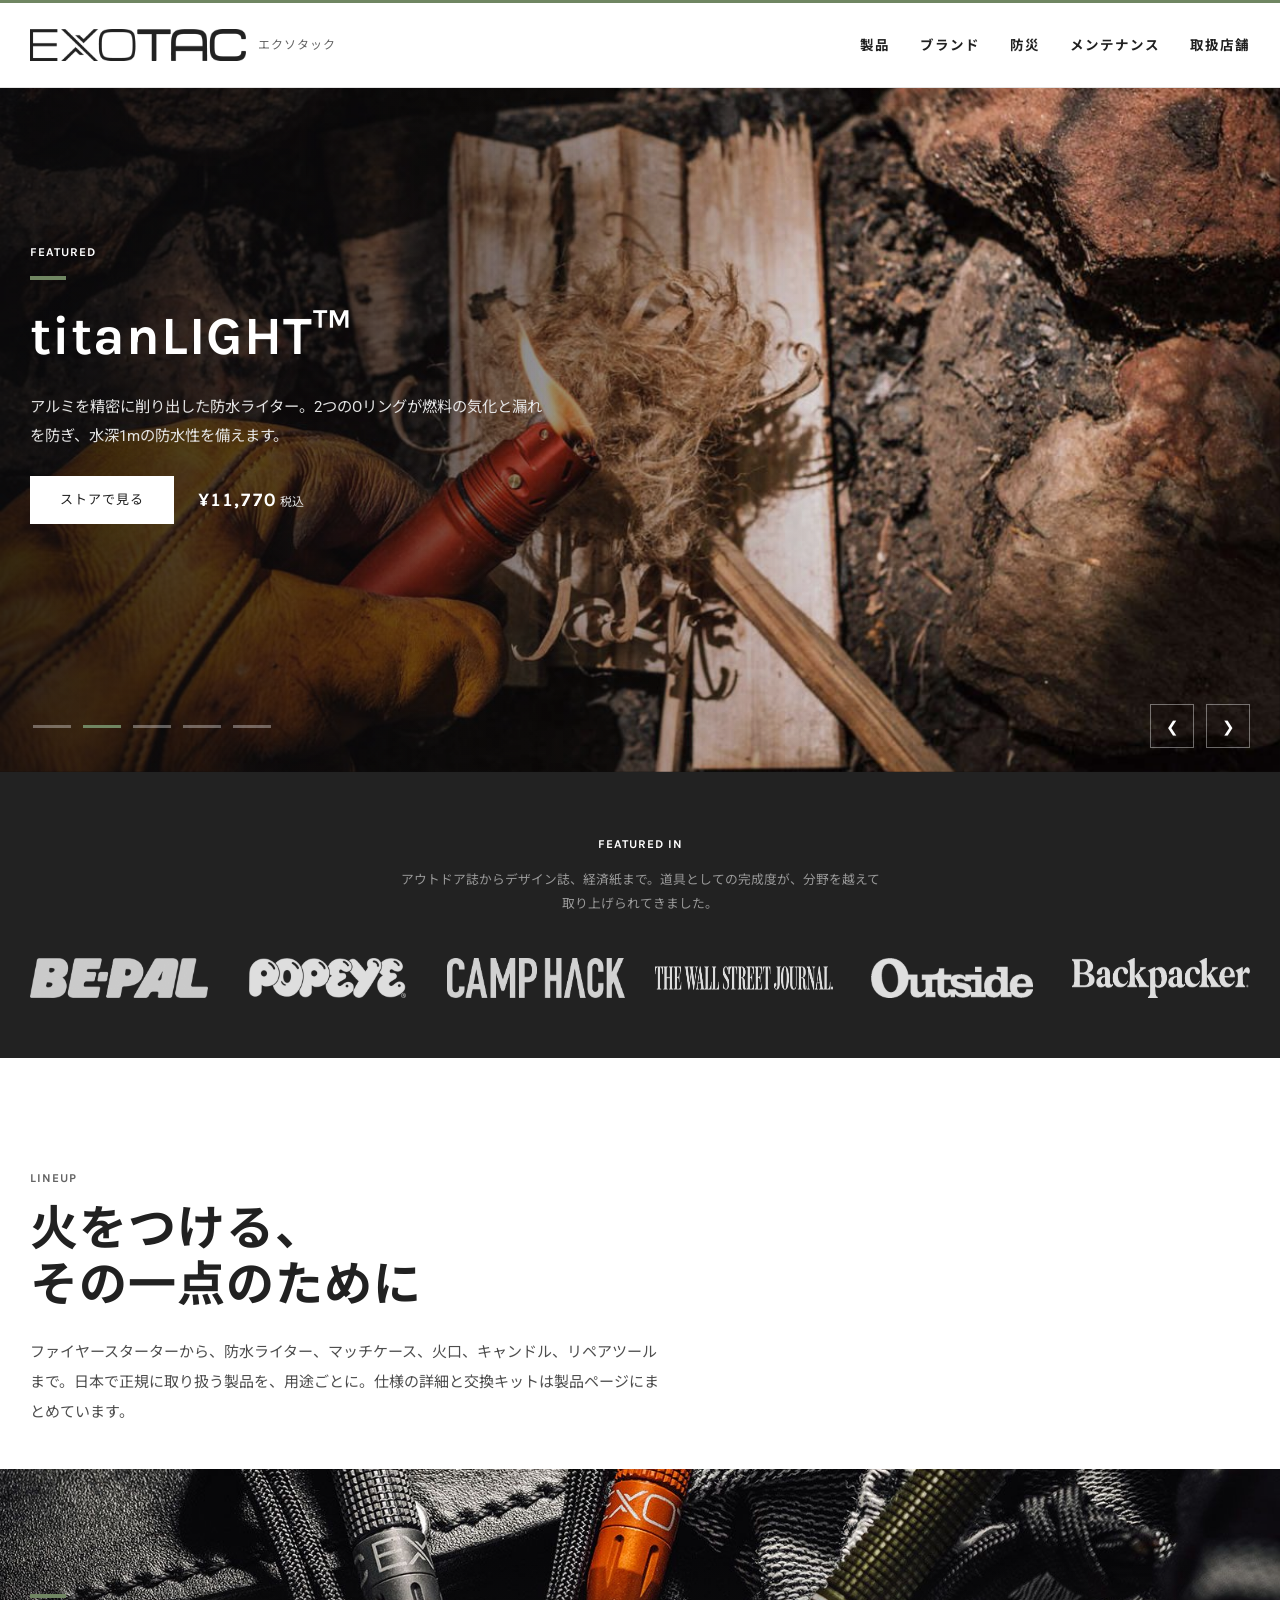
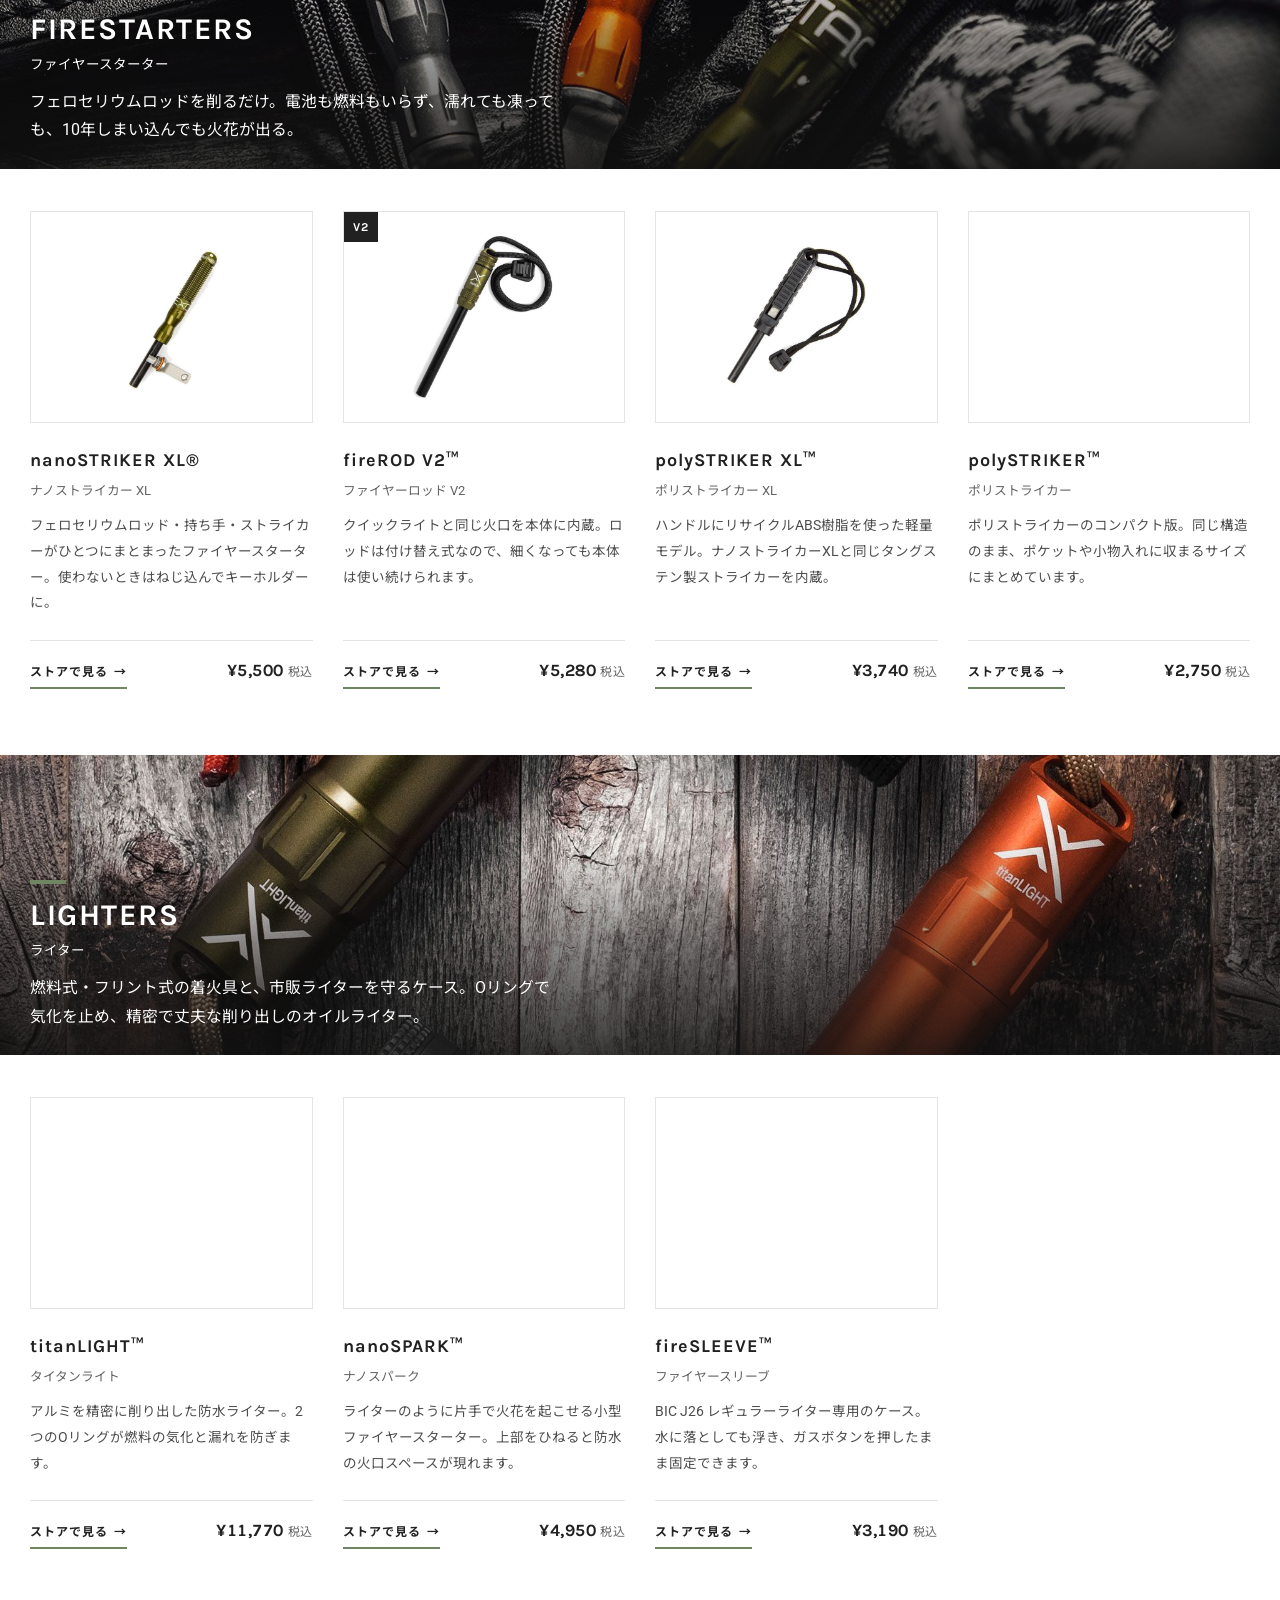
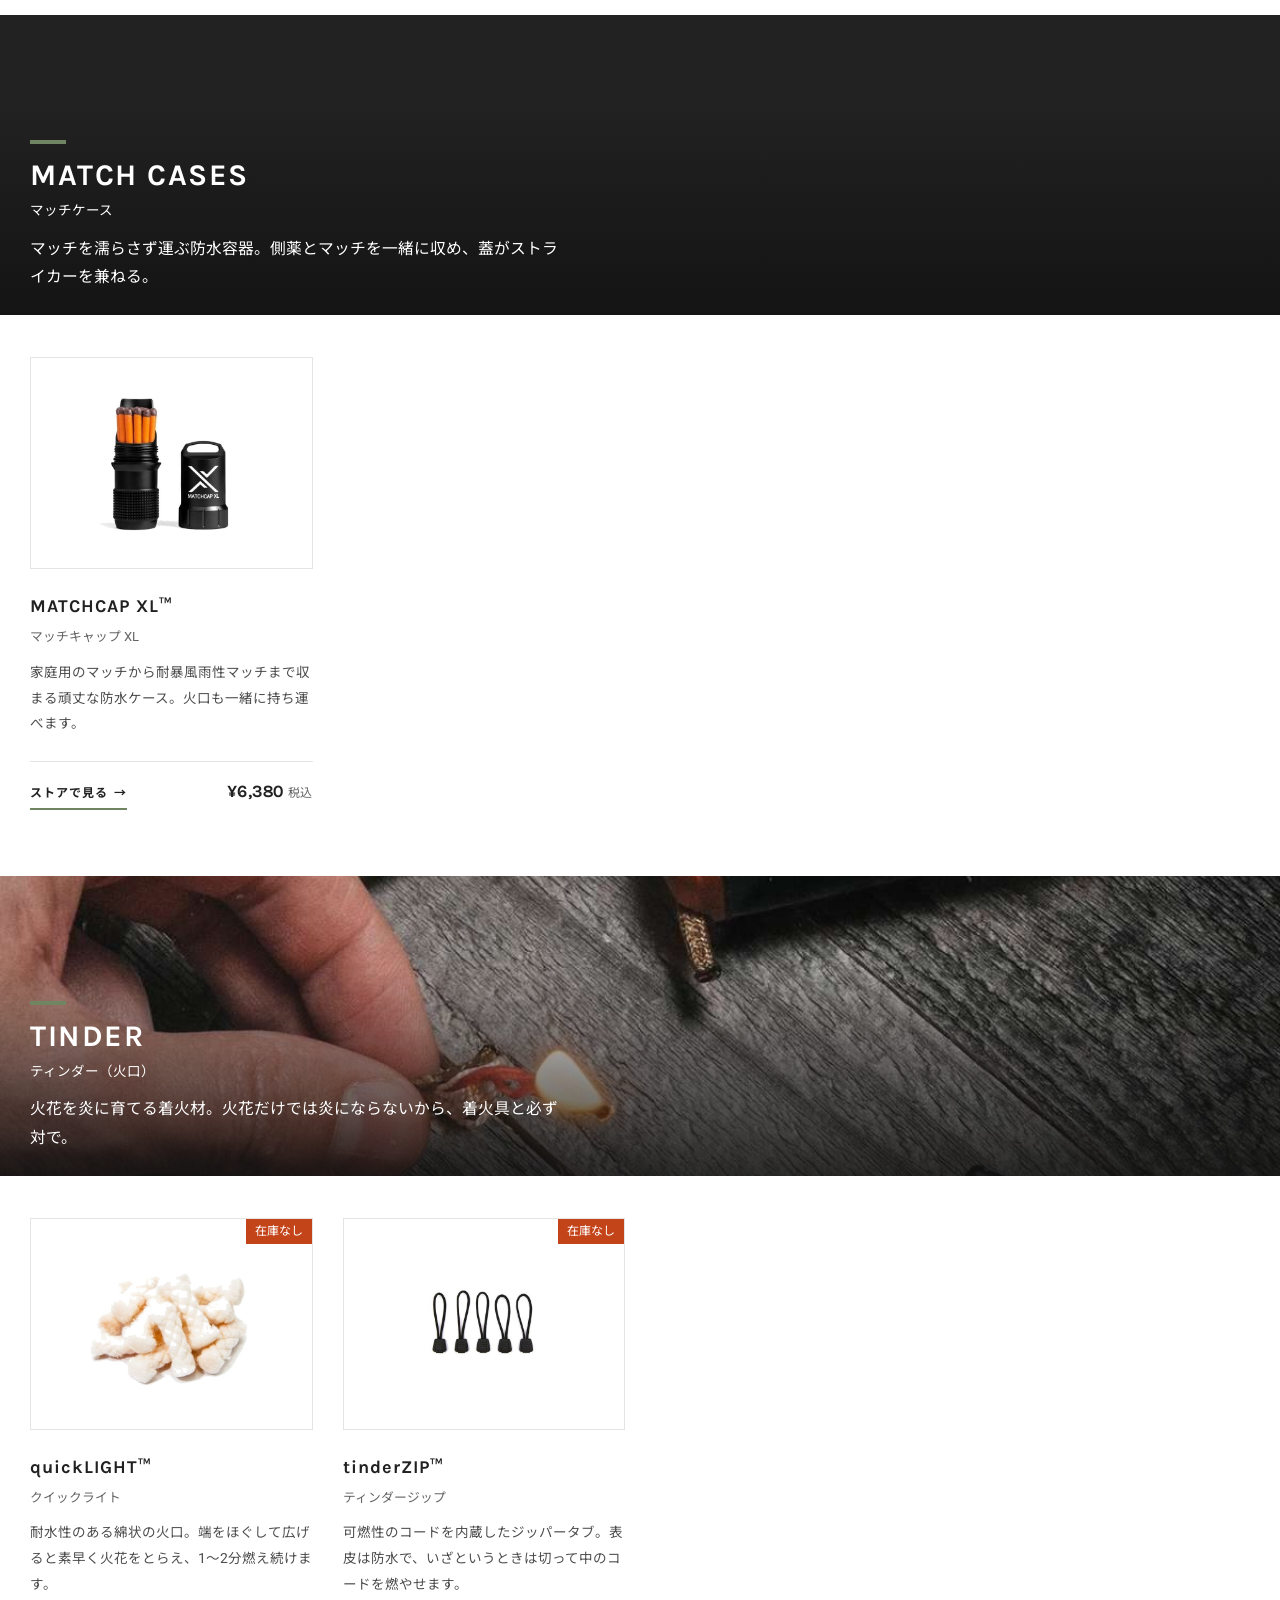
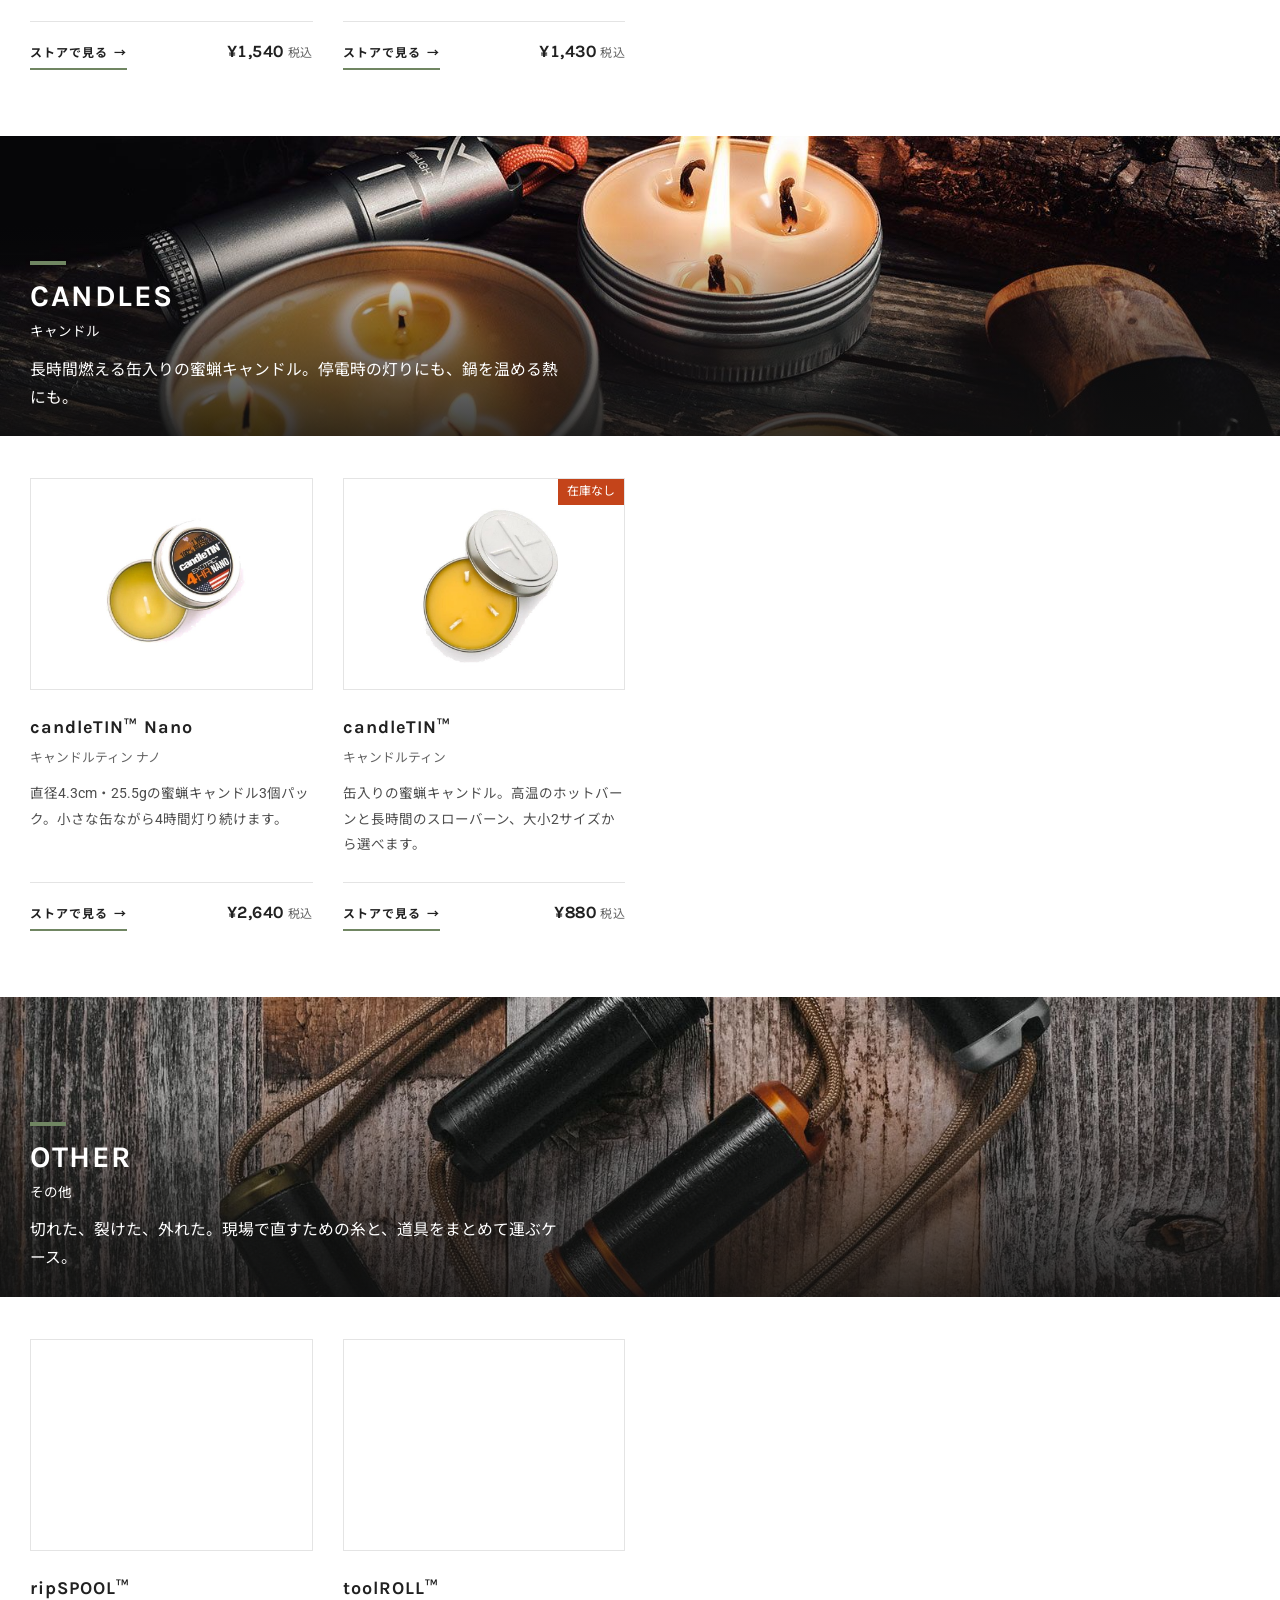
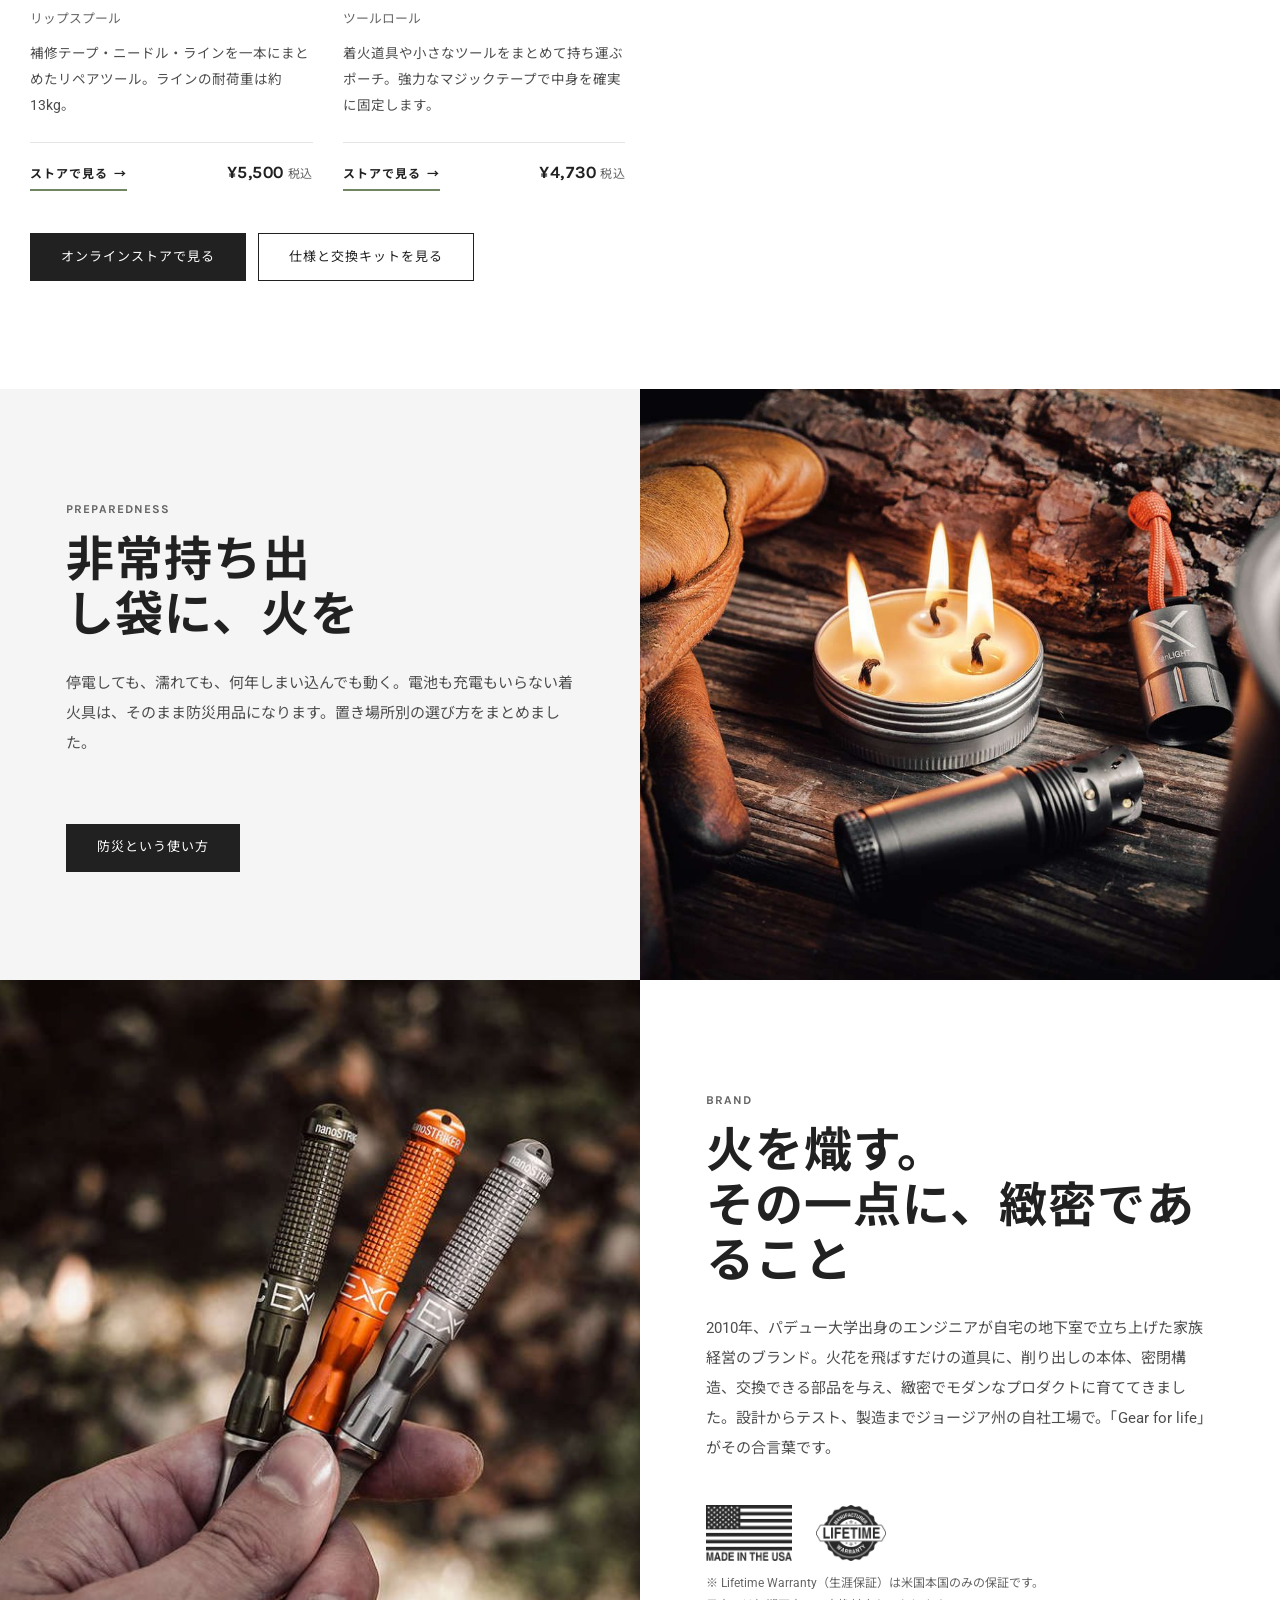
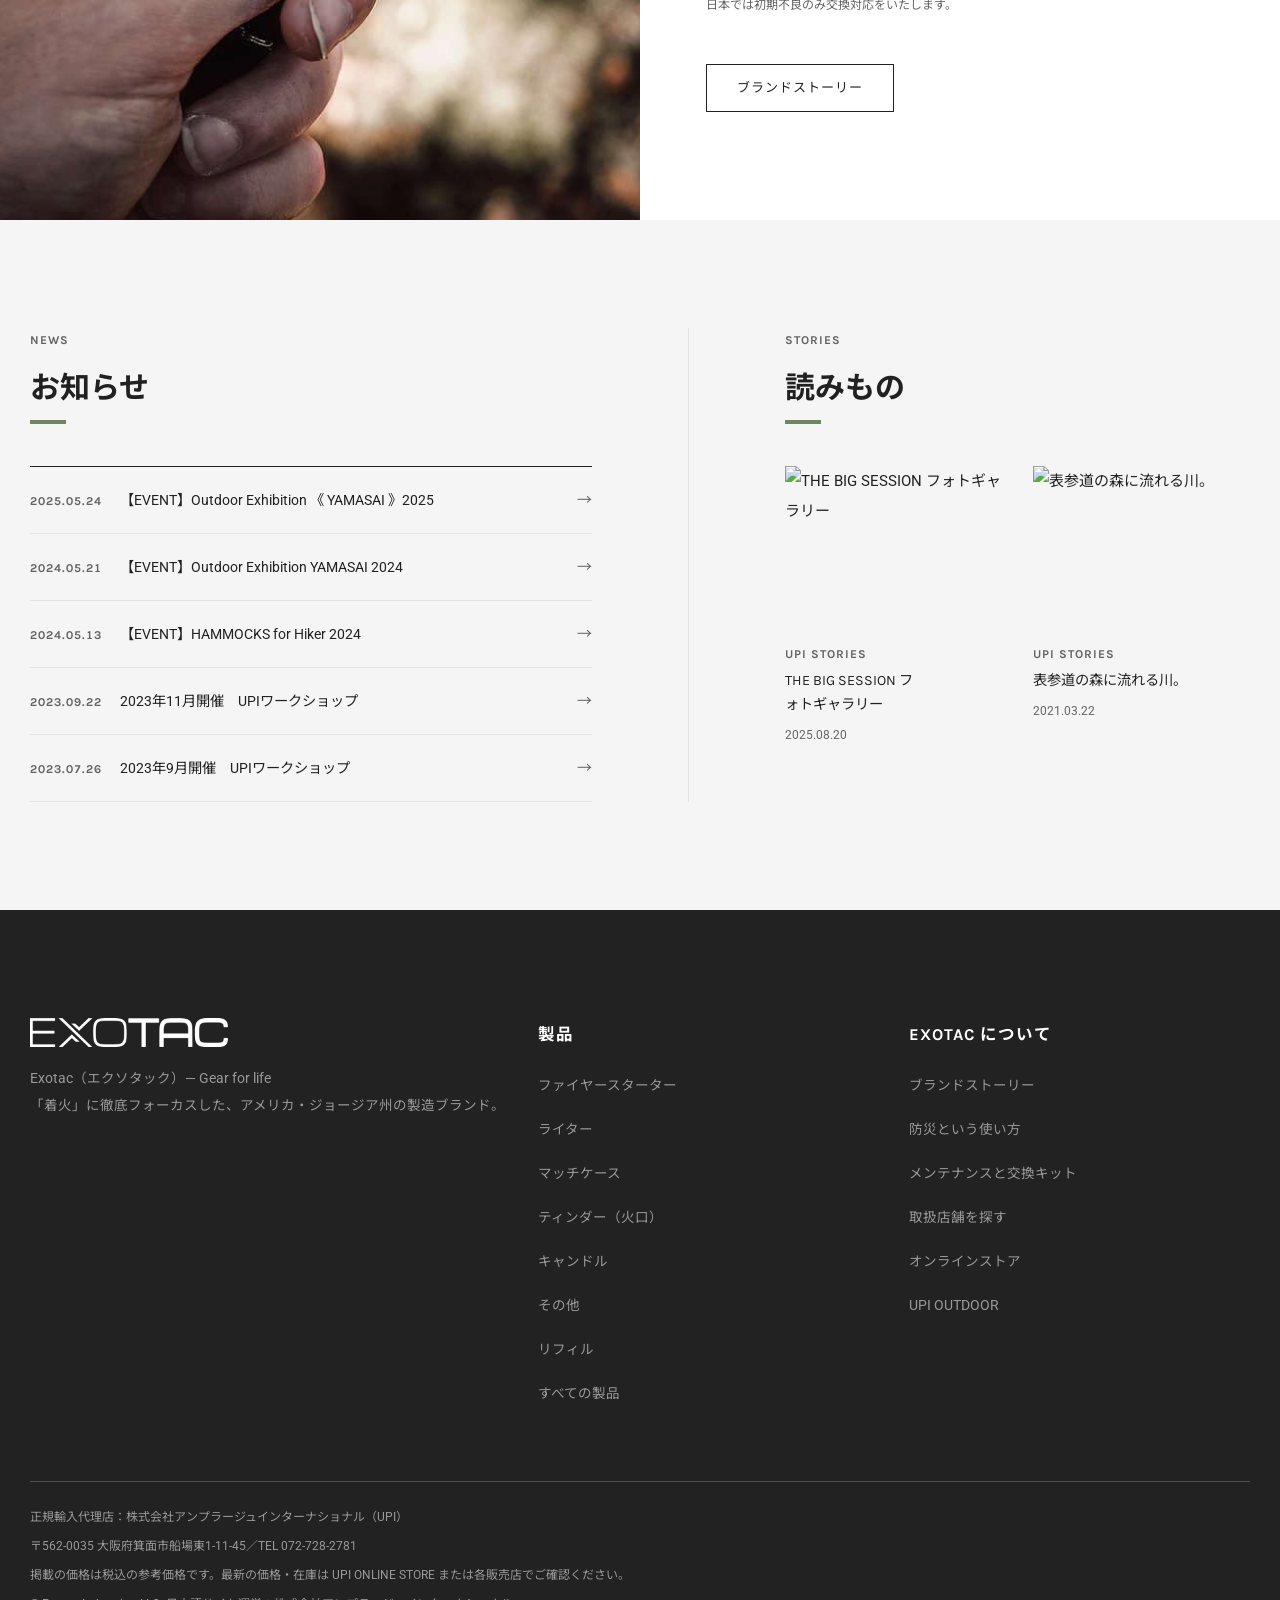
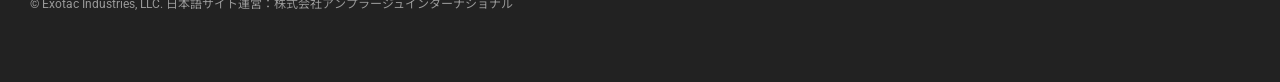
==== index.html @ 1d7a1239 "Add files via upload" ====
<!doctype html>
<html lang="ja">
<head>
<meta charset="utf-8">
<meta name="viewport" content="width=device-width,initial-scale=1">
<title>Exotac エクソタック 日本公式</title>
<meta name="description" content="Exotac（エクソタック）日本公式サイト。「着火」に徹底フォーカスしたアメリカ・ジョージア州のブランド。ファイヤースターター、防水ライター、マッチケース、火口、キャンドル、リペアキット。">
<link rel="canonical" href="https://exotac.jp/">
<meta property="og:type" content="website">
<meta property="og:site_name" content="Exotac 日本公式">
<meta property="og:title" content="Exotac エクソタック 日本公式">
<meta property="og:description" content="Exotac（エクソタック）日本公式サイト。「着火」に徹底フォーカスしたアメリカ・ジョージア州のブランド。ファイヤースターター、防水ライター、マッチケース、火口、キャンドル、リペアキット。">
<meta property="og:locale" content="ja_JP">
<link rel="icon" href="/assets/img/favicon.png" type="image/png">
<link rel="apple-touch-icon" href="/assets/img/apple-touch-icon.png">
<link rel="preconnect" href="https://fonts.googleapis.com">
<link rel="preconnect" href="https://fonts.gstatic.com" crossorigin>
<link rel="stylesheet" href="https://fonts.googleapis.com/css2?family=Karla:wght@400;700&family=Roboto:wght@400;700&family=Noto+Sans+JP:wght@400;700&display=swap">
<link rel="stylesheet" href="/assets/site.css">
<script>document.documentElement.classList.add('js')</script>
</head>
<body>
<a class="skip" href="#main">本文へスキップ</a>
<div class="stripe"></div>
<header class="hdr">
  <div class="container hdr__in">
    <a class="hdr__logo" href="/" aria-label="Exotac 日本公式 トップへ">
      <img src="/assets/img/wordmark.png" alt="Exotac" width="1200" height="176"><span class="hdr__yomi">エクソタック</span>
    </a>
    <nav class="hdr__nav" aria-label="メイン"><a href="/products/">製品</a><a href="/story/">ブランド</a><a href="/bousai/">防災</a><a href="/care/">メンテナンス</a><a href="https://upioutdoor.com/store/store-by-brand/exotac/?utm_source=exotac.jp&utm_medium=referral&utm_campaign=brand_portal" rel="noopener">取扱店舗</a></nav>
  </div>
</header>
<main id="main">

<section class="hero" aria-label="注目の製品">
  <div class="hero__track"><div class="hero__slide hero__slide--fire"><figure class="hero__fig hero__fig--fire"><img src="/assets/scene/hero-fire.jpg" alt="焚き火のそばの岩に置いたブレイズオレンジの titanLIGHT" width="1200" height="857" fetchpriority="high" sizes="100vw"></figure>
      <div class="hero__panel"><div class="hero__inner">
        <div class="hero__brand"><img src="/assets/img/wordmark-reversed.png" alt="Exotac" width="1200" height="176"><span>エクソタック</span></div>
        <span class="rule"></span>
        <h1 class="hero__t">「着火」に、<br>徹底フォーカス。</h1>
        <p class="hero__lead">火を熾すという、きわめてプリミティブな行為のためのギア。それでいてプロダクトは緻密で精度が高く、モダンなデザインに身を包んでいます。</p>
        <p class="hero__sig">Gear for life — Made in Atlanta, Georgia, USA · Since 2010</p>
        <div class="hero__btns">
          <a class="btn btn--light" href="/products/">製品を見る</a>
          <a class="btn btn--ghost" href="/story/">ブランドを知る</a>
        </div>
        <p class="hero__cap">写真: titanLIGHT™ ／ タイタンライト</p>
      </div></div></div><a class="hero__slide" href="https://store.upioutdoor.com/products/exotac-titanlight?utm_source=exotac.jp&amp;utm_medium=referral&amp;utm_campaign=brand_portal" rel="noopener" data-handle="exotac-titanlight"><figure class="hero__fig hero__fig--low"><img src="/assets/scene/scene-feather.jpg" alt="グローブをした手がフェザースティックと着火具を持つ" width="1200" height="856" loading="lazy" decoding="async" sizes="100vw"></figure>
      <div class="hero__panel"><div class="hero__inner">
        <span class="kicker">Featured</span>
        <span class="rule"></span>
        <p class="hero__t">titanLIGHT™</p>
        <p class="hero__lead">アルミを精密に削り出した防水ライター。2つのOリングが燃料の気化と漏れを防ぎ、水深1mの防水性を備えます。</p>
        <div class="hero__meta"><span class="hero__go">ストアで見る</span><span class="hero__price">¥11,770<small>税込</small></span></div>
      </div></div></a><a class="hero__slide" href="https://store.upioutdoor.com/products/exotac-nanospark?utm_source=exotac.jp&amp;utm_medium=referral&amp;utm_campaign=brand_portal" rel="noopener" data-handle="exotac-nanospark"><figure class="hero__fig"><img src="/assets/scene/nano-spark.jpg" alt="ガス缶とマグの横に置かれたnanoSPARK" width="1600" height="1141" loading="lazy" decoding="async" sizes="100vw"></figure>
      <div class="hero__panel"><div class="hero__inner">
        <span class="kicker">Featured</span>
        <span class="rule"></span>
        <p class="hero__t">nanoSPARK™</p>
        <p class="hero__lead">ライターのように片手で火花を起こせる小型ファイヤースターター。上部をひねると、防水の火口スペースが現れます。</p>
        <div class="hero__meta"><span class="hero__go">ストアで見る</span><span class="hero__price">¥4,950<small>税込</small></span></div>
      </div></div></a><a class="hero__slide" href="https://store.upioutdoor.com/products/exotac-firerod-v2?utm_source=exotac.jp&amp;utm_medium=referral&amp;utm_campaign=brand_portal" rel="noopener" data-handle="exotac-firerod-v2"><figure class="hero__fig"><img src="/assets/scene/scene-shavings.jpg" alt="木の削りくずの上に置かれたオレンジの着火具" width="1200" height="856" loading="lazy" decoding="async" sizes="100vw"></figure>
      <div class="hero__panel"><div class="hero__inner">
        <span class="kicker">Featured</span>
        <span class="rule"></span>
        <p class="hero__t">fireROD V2™</p>
        <p class="hero__lead">クイックライトと同じ火口を本体に内蔵。ロッドは付け替え式なので、細くなっても本体は使い続けられます。</p>
        <div class="hero__meta"><span class="hero__go">ストアで見る</span><span class="hero__price">¥5,280<small>税込</small></span></div>
      </div></div></a><a class="hero__slide" href="https://store.upioutdoor.com/products/exotac-matchcap-xl?utm_source=exotac.jp&amp;utm_medium=referral&amp;utm_campaign=brand_portal" rel="noopener" data-handle="exotac-matchcap-xl"><figure class="hero__fig"><img src="/assets/scene/kit-match.jpg" alt="マッチケースとマッチ、コンパスをロールに収める" width="1200" height="856" loading="lazy" decoding="async" sizes="100vw"></figure>
      <div class="hero__panel"><div class="hero__inner">
        <span class="kicker">Featured</span>
        <span class="rule"></span>
        <p class="hero__t">MATCHCAP XL™</p>
        <p class="hero__lead">家庭用のマッチから耐暴風雨性のマッチまで収まる、頑丈な防水ケース。火口も一緒に持ち運べます。</p>
        <div class="hero__meta"><span class="hero__go">ストアで見る</span><span class="hero__price">¥6,380<small>税込</small></span></div>
      </div></div></a></div>
  <div class="hero__nav">
    <div class="hero__dots" role="tablist" aria-label="スライドの切り替え"></div>
    <button type="button" class="hero__arrow prev" aria-label="前のスライド">&#10094;</button>
    <button type="button" class="hero__arrow next" aria-label="次のスライド">&#10095;</button>
  </div>
</section>

<section class="press" aria-label="掲載媒体">
  <div class="container">
    <span class="kicker">Featured in</span>
    <p class="press__note">アウトドア誌からデザイン誌、経済紙まで。道具としての完成度が、分野を越えて取り上げられてきました。</p>
    <ul class="press__list"><li class="reveal"><img src="/assets/press/be-pal.png" alt="BE-PAL" height="40" loading="lazy" decoding="async"></li><li class="reveal"><img src="/assets/press/popeye.png" alt="POPEYE" height="40" loading="lazy" decoding="async"></li><li class="reveal"><img src="/assets/press/camp-hack.png" alt="CAMP HACK" height="40" loading="lazy" decoding="async"></li><li class="reveal"><img src="/assets/press/wsj.png" alt="The Wall Street Journal" height="40" loading="lazy" decoding="async"></li><li class="reveal"><img src="/assets/press/outside.png" alt="Outside" height="40" loading="lazy" decoding="async"></li><li class="reveal"><img src="/assets/press/backpacker.png" alt="Backpacker" height="40" loading="lazy" decoding="async"></li></ul>
  </div>
</section>


<section class="sec" id="lineup">
  <div class="container">
    <div class="sec__head reveal">
      <span class="kicker">Lineup</span>
      <h2 class="display--sm">火をつける、<br>その一点のために</h2>
      <p class="sec__lead">ファイヤースターターから、防水ライター、マッチケース、火口、キャンドル、リペアツールまで。日本で正規に取り扱う製品を、用途ごとに。仕様の詳細と交換キットは製品ページにまとめています。</p>
    </div>
  </div>
  <div class="lineup"><section class="pgroup" data-cat="firestarter" id="cat-firestarter">
  <div class="catband catband--slim reveal">
    <figure class="catband__fig"><img src="/assets/scene/band-firestarter.jpg" alt="ポーチに並んだ3本のnanoSTRIKER XL" width="1600" height="1141" loading="lazy" decoding="async" sizes="100vw"></figure>
    <div class="catband__label">
      <span class="rule"></span>
      <h3 class="catband__en">Firestarters</h3>
      <p class="catband__ja">ファイヤースターター</p>
      <p class="catband__lead">フェロセリウムロッドを削るだけ。電池も燃料もいらず、濡れても凍っても、10年しまい込んでも火花が出る。</p>
    </div>
  </div>
  <div class="container"><div class="pgroup__grid pgroup__grid--compact"><a class="pcard reveal" data-handle="exotac-nanostriker-xl" href="https://store.upioutdoor.com/products/exotac-nanostriker-xl?utm_source=exotac.jp&amp;utm_medium=referral&amp;utm_campaign=brand_portal" rel="noopener">
  <div class="pcard__media"><img class="p1" src="/assets/products/nanostriker-xl-1.jpg" alt="nanoSTRIKER XL®" width="900" height="675" loading="lazy" decoding="async"><img class="p2" src="/assets/lifestyle/nanostriker-xl.jpg" alt="" width="1600" height="1141" loading="lazy" decoding="async" aria-hidden="true"></div>
  <h3 class="pcard__name">nanoSTRIKER XL®</h3>
  <p class="pcard__kana">ナノストライカー XL</p>
  <p class="pcard__desc">フェロセリウムロッド・持ち手・ストライカーがひとつにまとまったファイヤースターター。使わないときはねじ込んでキーホルダーに。</p>
  <ul class="pcard__specs"><li>全長 9.3cm</li><li>27g</li><li>約3,000回</li></ul>
  <p class="pcard__colors"><i style="background:#708662" title="オリーブドラブ"></i><i style="background:#E4551B" title="ブレイズオレンジ"></i><i style="background:#5A6068" title="ガンメタル"></i><i style="background:#212121" title="ブラック"></i><em>4色</em></p>
  <div class="pcard__foot">
    <span class="pcard__buy">ストアで見る</span>
    <p class="pcard__price">¥5,500<small>税込</small></p>
  </div>
</a><a class="pcard reveal" data-handle="exotac-firerod-v2" href="https://store.upioutdoor.com/products/exotac-firerod-v2?utm_source=exotac.jp&amp;utm_medium=referral&amp;utm_campaign=brand_portal" rel="noopener">
  <div class="pcard__media"><span class="pcard__badge">V2</span><img class="p1" src="/assets/products/firerod-v2-1.jpg" alt="fireROD V2™" width="900" height="675" loading="lazy" decoding="async"><img class="p2" src="/assets/lifestyle/firerod-v2.jpg" alt="" width="1600" height="1141" loading="lazy" decoding="async" aria-hidden="true"></div>
  <h3 class="pcard__name">fireROD V2™</h3>
  <p class="pcard__kana">ファイヤーロッド V2</p>
  <p class="pcard__desc">クイックライトと同じ火口を本体に内蔵。ロッドは付け替え式なので、細くなっても本体は使い続けられます。</p>
  <ul class="pcard__specs"><li>全長 12cm</li><li>39g</li><li>火口内蔵</li></ul>
  <p class="pcard__colors"><i style="background:#708662" title="オリーブドラブ"></i><i style="background:#E4551B" title="ブレイズオレンジ"></i><i style="background:#5A6068" title="ガンメタル"></i><i style="background:#212121" title="ブラック"></i><em>4色</em></p>
  <div class="pcard__foot">
    <span class="pcard__buy">ストアで見る</span>
    <p class="pcard__price">¥5,280<small>税込</small></p>
  </div>
</a><a class="pcard reveal" data-handle="exotac-polystriker-xl" href="https://store.upioutdoor.com/products/exotac-polystriker-xl?utm_source=exotac.jp&amp;utm_medium=referral&amp;utm_campaign=brand_portal" rel="noopener">
  <div class="pcard__media"><img class="p1" src="/assets/products/polystriker-xl-1.jpg" alt="polySTRIKER XL™" width="900" height="675" loading="lazy" decoding="async"><img class="p2" src="/assets/lifestyle/polystriker-xl.jpg" alt="" width="1600" height="1141" loading="lazy" decoding="async" aria-hidden="true"></div>
  <h3 class="pcard__name">polySTRIKER XL™</h3>
  <p class="pcard__kana">ポリストライカー XL</p>
  <p class="pcard__desc">ハンドルにリサイクルABS樹脂を使った軽量モデル。ナノストライカーXLと同じタングステン製ストライカーを内蔵。</p>
  <ul class="pcard__specs"><li>全長 13.5cm</li><li>39.7g</li><li>約10,000回</li></ul>
  <p class="pcard__colors"><i style="background:#212121" title="ブラック"></i><i style="background:#8A8A8A" title="グレー"></i><i style="background:#E4551B" title="ブレイズオレンジ"></i><em>3色</em></p>
  <div class="pcard__foot">
    <span class="pcard__buy">ストアで見る</span>
    <p class="pcard__price">¥3,740<small>税込</small></p>
  </div>
</a><a class="pcard reveal" data-handle="exotac-polystriker" href="https://store.upioutdoor.com/products/exotac-polystriker?utm_source=exotac.jp&amp;utm_medium=referral&amp;utm_campaign=brand_portal" rel="noopener">
  <div class="pcard__media"><img class="p1" src="/assets/products/polystriker-1.jpg" alt="polySTRIKER™" width="900" height="675" loading="lazy" decoding="async"><img class="p2" src="/assets/lifestyle/polystriker.jpg" alt="" width="1200" height="856" loading="lazy" decoding="async" aria-hidden="true"></div>
  <h3 class="pcard__name">polySTRIKER™</h3>
  <p class="pcard__kana">ポリストライカー</p>
  <p class="pcard__desc">ポリストライカーのコンパクト版。同じ構造のまま、ポケットや小物入れに収まるサイズにまとめています。</p>
  <ul class="pcard__specs"><li>軽量ABS</li><li>ストライカー内蔵</li></ul>
  <p class="pcard__colors"><i style="background:#212121" title="ブラック"></i><i style="background:#E4551B" title="ブレイズオレンジ"></i><i style="background:#8A8A8A" title="グレー"></i><em>3色</em></p>
  <div class="pcard__foot">
    <span class="pcard__buy">ストアで見る</span>
    <p class="pcard__price">¥2,750<small>税込</small></p>
  </div>
</a></div></div>
</section>
<section class="pgroup" data-cat="lighter" id="cat-lighter">
  <div class="catband catband--slim reveal">
    <figure class="catband__fig"><img src="/assets/scene/band-lighter.jpg" alt="3色のtitanLIGHTを並べた俯瞰" width="1800" height="1800" loading="lazy" decoding="async" sizes="100vw"></figure>
    <div class="catband__label">
      <span class="rule"></span>
      <h3 class="catband__en">Lighters</h3>
      <p class="catband__ja">ライター</p>
      <p class="catband__lead">燃料式・フリント式の着火具と、市販ライターを守るケース。Oリングで気化を止め、精密で丈夫な削り出しのオイルライター。</p>
    </div>
  </div>
  <div class="container"><div class="pgroup__grid pgroup__grid--compact"><a class="pcard reveal" data-handle="exotac-titanlight" href="https://store.upioutdoor.com/products/exotac-titanlight?utm_source=exotac.jp&amp;utm_medium=referral&amp;utm_campaign=brand_portal" rel="noopener">
  <div class="pcard__media"><img class="p1" src="/assets/products/titanlight-1.jpg" alt="titanLIGHT™" width="900" height="675" loading="lazy" decoding="async"><img class="p2" src="/assets/lifestyle/titanlight.jpg" alt="" width="1600" height="1141" loading="lazy" decoding="async" aria-hidden="true"></div>
  <h3 class="pcard__name">titanLIGHT™</h3>
  <p class="pcard__kana">タイタンライト</p>
  <p class="pcard__desc">アルミを精密に削り出した防水ライター。2つのOリングが燃料の気化と漏れを防ぎます。</p>
  <ul class="pcard__specs"><li>全長 8.6cm</li><li>57g</li><li>水深1m 防水</li></ul>
  <p class="pcard__colors"><i style="background:#708662" title="オリーブドラブ"></i><i style="background:#E4551B" title="ブレイズオレンジ"></i><i style="background:#5A6068" title="ガンメタル"></i><i style="background:#212121" title="ブラック"></i><em>4色</em></p>
  <div class="pcard__foot">
    <span class="pcard__buy">ストアで見る</span>
    <p class="pcard__price">¥11,770<small>税込</small></p>
  </div>
</a><a class="pcard reveal" data-handle="exotac-nanospark" href="https://store.upioutdoor.com/products/exotac-nanospark?utm_source=exotac.jp&amp;utm_medium=referral&amp;utm_campaign=brand_portal" rel="noopener">
  <div class="pcard__media"><img class="p1" src="/assets/products/nanospark-1.jpg" alt="nanoSPARK™" width="900" height="675" loading="lazy" decoding="async"><img class="p2" src="/assets/lifestyle/nanospark.jpg" alt="" width="1600" height="1141" loading="lazy" decoding="async" aria-hidden="true"></div>
  <h3 class="pcard__name">nanoSPARK™</h3>
  <p class="pcard__kana">ナノスパーク</p>
  <p class="pcard__desc">ライターのように片手で火花を起こせる小型ファイヤースターター。上部をひねると防水の火口スペースが現れます。</p>
  <ul class="pcard__specs"><li>片手で着火</li><li>火口4個付属</li><li>防水収納</li></ul>
  <p class="pcard__colors"><i style="background:#212121" title="ブラック"></i><i style="background:#708662" title="オリーブドラブ"></i><i style="background:#5A6068" title="ガンメタル"></i><i style="background:#E4551B" title="ブレイズオレンジ"></i><em>4色</em></p>
  <div class="pcard__foot">
    <span class="pcard__buy">ストアで見る</span>
    <p class="pcard__price">¥4,950<small>税込</small></p>
  </div>
</a><a class="pcard reveal" data-handle="exotac-firesleeve" href="https://store.upioutdoor.com/products/exotac-firesleeve?utm_source=exotac.jp&amp;utm_medium=referral&amp;utm_campaign=brand_portal" rel="noopener">
  <div class="pcard__media"><img class="p1" src="/assets/products/firesleeve-1.jpg" alt="fireSLEEVE™" width="900" height="675" loading="lazy" decoding="async"><img class="p2" src="/assets/lifestyle/firesleeve.jpg" alt="" width="1200" height="856" loading="lazy" decoding="async" aria-hidden="true"></div>
  <h3 class="pcard__name">fireSLEEVE™</h3>
  <p class="pcard__kana">ファイヤースリーブ</p>
  <p class="pcard__desc">BIC J26 レギュラーライター専用のケース。水に落としても浮き、ガスボタンを押したまま固定できます。</p>
  <ul class="pcard__specs"><li>全長 12.6cm</li><li>42.5g</li><li>水深1m 防水</li></ul>
  <p class="pcard__colors"><i style="background:#E4551B" title="ブレイズオレンジ"></i><i style="background:#212121" title="ブラック"></i><em>2色</em></p>
  <div class="pcard__foot">
    <span class="pcard__buy">ストアで見る</span>
    <p class="pcard__price">¥3,190<small>税込</small></p>
  </div>
</a></div></div>
</section>
<section class="pgroup" data-cat="matchcase" id="cat-matchcase">
  <div class="catband catband--slim reveal">
    <figure class="catband__fig"><img src="/assets/scene/kit-matches.jpg" alt="マッチケースから出したマッチ" width="1600" height="1141" loading="lazy" decoding="async" sizes="100vw"></figure>
    <div class="catband__label">
      <span class="rule"></span>
      <h3 class="catband__en">Match Cases</h3>
      <p class="catband__ja">マッチケース</p>
      <p class="catband__lead">マッチを濡らさず運ぶ防水容器。側薬とマッチを一緒に収め、蓋がストライカーを兼ねる。</p>
    </div>
  </div>
  <div class="container"><div class="pgroup__grid pgroup__grid--compact"><a class="pcard reveal" data-handle="exotac-matchcap-xl" href="https://store.upioutdoor.com/products/exotac-matchcap-xl?utm_source=exotac.jp&amp;utm_medium=referral&amp;utm_campaign=brand_portal" rel="noopener">
  <div class="pcard__media"><img class="p1" src="/assets/products/matchcap-xl-1.jpg" alt="MATCHCAP XL™" width="900" height="675" loading="lazy" decoding="async"><img class="p2" src="/assets/lifestyle/matchcap-xl.jpg" alt="" width="1600" height="1141" loading="lazy" decoding="async" aria-hidden="true"></div>
  <h3 class="pcard__name">MATCHCAP XL™</h3>
  <p class="pcard__kana">マッチキャップ XL</p>
  <p class="pcard__desc">家庭用のマッチから耐暴風雨性マッチまで収まる頑丈な防水ケース。火口も一緒に持ち運べます。</p>
  <ul class="pcard__specs"><li>全長 9cm</li><li>35g</li><li>側薬・摩擦板付</li></ul>
  <p class="pcard__colors"><i style="background:#708662" title="オリーブドラブ"></i><i style="background:#E4551B" title="ブレイズオレンジ"></i><i style="background:#5A6068" title="ガンメタル"></i><i style="background:#212121" title="ブラック"></i><em>4色</em></p>
  <div class="pcard__foot">
    <span class="pcard__buy">ストアで見る</span>
    <p class="pcard__price">¥6,380<small>税込</small></p>
  </div>
</a></div></div>
</section>
<section class="pgroup" data-cat="tinder" id="cat-tinder">
  <div class="catband catband--slim reveal">
    <figure class="catband__fig"><img src="/assets/scene/scene-flame.jpg" alt="樹皮の上でオレンジのコードが炎を上げる" width="1200" height="856" loading="lazy" decoding="async" sizes="100vw"></figure>
    <div class="catband__label">
      <span class="rule"></span>
      <h3 class="catband__en">Tinder</h3>
      <p class="catband__ja">ティンダー（火口）</p>
      <p class="catband__lead">火花を炎に育てる着火材。火花だけでは炎にならないから、着火具と必ず対で。</p>
    </div>
  </div>
  <div class="container"><div class="pgroup__grid pgroup__grid--compact"><a class="pcard reveal" data-handle="exotac-quicklight" href="https://store.upioutdoor.com/products/exotac-quicklight?utm_source=exotac.jp&amp;utm_medium=referral&amp;utm_campaign=brand_portal" rel="noopener">
  <div class="pcard__media"><img class="p1" src="/assets/products/quicklight-1.jpg" alt="quickLIGHT™" width="900" height="675" loading="lazy" decoding="async"><img class="p2" src="/assets/lifestyle/quicklight.jpg" alt="" width="1200" height="856" loading="lazy" decoding="async" aria-hidden="true"><span class="pcard__out">在庫なし</span></div>
  <h3 class="pcard__name">quickLIGHT™</h3>
  <p class="pcard__kana">クイックライト</p>
  <p class="pcard__desc">耐水性のある綿状の火口。端をほぐして広げると素早く火花をとらえ、1〜2分燃え続けます。</p>
  <ul class="pcard__specs"><li>12個入</li><li>燃焼 1〜2分</li></ul>
  <p class="pcard__colors"></p>
  <div class="pcard__foot">
    <span class="pcard__buy">ストアで見る</span>
    <p class="pcard__price">¥1,540<small>税込</small></p>
  </div>
</a><a class="pcard reveal" data-handle="exotac-tinderzip-5-set" href="https://store.upioutdoor.com/products/exotac-tinderzip-5-set?utm_source=exotac.jp&amp;utm_medium=referral&amp;utm_campaign=brand_portal" rel="noopener">
  <div class="pcard__media"><img class="p1" src="/assets/products/tinderzip-5-set-1.jpg" alt="tinderZIP™" width="900" height="675" loading="lazy" decoding="async"><span class="pcard__out">在庫なし</span></div>
  <h3 class="pcard__name">tinderZIP™</h3>
  <p class="pcard__kana">ティンダージップ</p>
  <p class="pcard__desc">可燃性のコードを内蔵したジッパータブ。表皮は防水で、いざというときは切って中のコードを燃やせます。</p>
  <ul class="pcard__specs"><li>5本入</li><li>1.7g</li><li>防水表皮</li></ul>
  <p class="pcard__colors"><i style="background:#212121" title="ブラック"></i><i style="background:#E4551B" title="ブレイズオレンジ"></i><em>2色</em></p>
  <div class="pcard__foot">
    <span class="pcard__buy">ストアで見る</span>
    <p class="pcard__price">¥1,430<small>税込</small></p>
  </div>
</a></div></div>
</section>
<section class="pgroup" data-cat="candle" id="cat-candle">
  <div class="catband catband--slim reveal">
    <figure class="catband__fig"><img src="/assets/scene/band-candle.jpg" alt="火の灯った缶入りキャンドルと着火具" width="1600" height="1141" loading="lazy" decoding="async" sizes="100vw"></figure>
    <div class="catband__label">
      <span class="rule"></span>
      <h3 class="catband__en">Candles</h3>
      <p class="catband__ja">キャンドル</p>
      <p class="catband__lead">長時間燃える缶入りの蜜蝋キャンドル。停電時の灯りにも、鍋を温める熱にも。</p>
    </div>
  </div>
  <div class="container"><div class="pgroup__grid pgroup__grid--compact"><a class="pcard reveal" data-handle="exotac-candletin-nano-3-set" href="https://store.upioutdoor.com/products/exotac-candletin-nano-3-set?utm_source=exotac.jp&amp;utm_medium=referral&amp;utm_campaign=brand_portal" rel="noopener">
  <div class="pcard__media"><img class="p1" src="/assets/products/candletin-nano-3-set-1.jpg" alt="candleTIN™ Nano" width="900" height="675" loading="lazy" decoding="async"><img class="p2" src="/assets/lifestyle/candletin-nano-3-set.jpg" alt="" width="1600" height="1141" loading="lazy" decoding="async" aria-hidden="true"></div>
  <h3 class="pcard__name">candleTIN™ Nano</h3>
  <p class="pcard__kana">キャンドルティン ナノ</p>
  <p class="pcard__desc">直径4.3cm・25.5gの蜜蝋キャンドル3個パック。小さな缶ながら4時間灯り続けます。</p>
  <ul class="pcard__specs"><li>3個入</li><li>燃焼 4時間</li><li>蜜蝋</li></ul>
  <p class="pcard__colors"></p>
  <div class="pcard__foot">
    <span class="pcard__buy">ストアで見る</span>
    <p class="pcard__price">¥2,640<small>税込</small></p>
  </div>
</a><a class="pcard reveal" data-handle="exotac-candletin-hot-slow-burn-small" href="https://store.upioutdoor.com/products/exotac-candletin-hot-slow-burn-small?utm_source=exotac.jp&amp;utm_medium=referral&amp;utm_campaign=brand_portal" rel="noopener">
  <div class="pcard__media"><img class="p1" src="/assets/products/candletin-hot-slow-burn-small-1.jpg" alt="candleTIN™" width="900" height="675" loading="lazy" decoding="async"><img class="p2" src="/assets/lifestyle/candletin-hot-slow-burn-small.jpg" alt="" width="1600" height="1141" loading="lazy" decoding="async" aria-hidden="true"><span class="pcard__out">在庫なし</span></div>
  <h3 class="pcard__name">candleTIN™</h3>
  <p class="pcard__kana">キャンドルティン</p>
  <p class="pcard__desc">缶入りの蜜蝋キャンドル。高温のホットバーンと長時間のスローバーン、大小2サイズから選べます。</p>
  <ul class="pcard__specs"><li>1芯 6〜30時間</li><li>蜜蝋</li><li>ホット/スロー</li></ul>
  <p class="pcard__colors"></p>
  <div class="pcard__foot">
    <span class="pcard__buy">ストアで見る</span>
    <p class="pcard__price">¥880<small>税込</small></p>
  </div>
</a></div></div>
</section>
<section class="pgroup" data-cat="repair" id="cat-repair">
  <div class="catband catband--slim reveal">
    <figure class="catband__fig"><img src="/assets/scene/band-repair.jpg" alt="リップスプールとコード・針" width="1600" height="1141" loading="lazy" decoding="async" sizes="100vw"></figure>
    <div class="catband__label">
      <span class="rule"></span>
      <h3 class="catband__en">Other</h3>
      <p class="catband__ja">その他</p>
      <p class="catband__lead">切れた、裂けた、外れた。現場で直すための糸と、道具をまとめて運ぶケース。</p>
    </div>
  </div>
  <div class="container"><div class="pgroup__grid pgroup__grid--compact"><a class="pcard reveal" data-handle="exotac-ripspool" href="https://store.upioutdoor.com/products/exotac-ripspool?utm_source=exotac.jp&amp;utm_medium=referral&amp;utm_campaign=brand_portal" rel="noopener">
  <div class="pcard__media"><img class="p1" src="/assets/products/ripspool-1.jpg" alt="ripSPOOL™" width="900" height="675" loading="lazy" decoding="async"><img class="p2" src="/assets/lifestyle/ripspool.jpg" alt="" width="1600" height="1141" loading="lazy" decoding="async" aria-hidden="true"></div>
  <h3 class="pcard__name">ripSPOOL™</h3>
  <p class="pcard__kana">リップスプール</p>
  <p class="pcard__desc">補修テープ・ニードル・ラインを一本にまとめたリペアツール。ラインの耐荷重は約13kg。</p>
  <ul class="pcard__specs"><li>耐荷重 13kg</li><li>針収納可</li></ul>
  <p class="pcard__colors"><i style="background:#708662" title="オリーブドラブ"></i><i style="background:#E4551B" title="ブレイズオレンジ"></i><i style="background:#5A6068" title="ガンメタル"></i><i style="background:#212121" title="ブラック"></i><em>4色</em></p>
  <div class="pcard__foot">
    <span class="pcard__buy">ストアで見る</span>
    <p class="pcard__price">¥5,500<small>税込</small></p>
  </div>
</a><a class="pcard reveal" data-handle="exotac-tool-roll" href="https://store.upioutdoor.com/products/exotac-tool-roll?utm_source=exotac.jp&amp;utm_medium=referral&amp;utm_campaign=brand_portal" rel="noopener">
  <div class="pcard__media"><img class="p1" src="/assets/products/tool-roll-1.jpg" alt="toolROLL™" width="900" height="675" loading="lazy" decoding="async"><img class="p2" src="/assets/lifestyle/tool-roll.jpg" alt="" width="1200" height="856" loading="lazy" decoding="async" aria-hidden="true"></div>
  <h3 class="pcard__name">toolROLL™</h3>
  <p class="pcard__kana">ツールロール</p>
  <p class="pcard__desc">着火道具や小さなツールをまとめて持ち運ぶポーチ。強力なマジックテープで中身を確実に固定します。</p>
  <ul class="pcard__specs"><li>ロール式</li><li>面ファスナー</li></ul>
  <p class="pcard__colors"></p>
  <div class="pcard__foot">
    <span class="pcard__buy">ストアで見る</span>
    <p class="pcard__price">¥4,730<small>税込</small></p>
  </div>
</a></div></div>
</section>
</div>
  <div class="container">
    <div class="btns actions">
      <a class="btn btn--primary" href="https://store.upioutdoor.com/collections/exotac?utm_source=exotac.jp&utm_medium=referral&utm_campaign=brand_portal" rel="noopener">オンラインストアで見る</a>
      <a class="btn btn--dark" href="/products/">仕様と交換キットを見る</a>
    </div>
  </div>
</section>

<section class="sec sec--tight">
  <div class="split split--rev split--surface">
    <figure class="split__fig"><img src="/assets/scene/scene-candle.jpg" alt="3本の芯に火が灯った缶入りキャンドルと着火具" width="1200" height="856" loading="lazy" decoding="async" sizes="(min-width:900px) 50vw, 100vw"></figure>
    <div class="split__body">
      <div class="sec__head">
        <span class="kicker">Preparedness</span>
        <h2 class="display--sm">非常持ち出し袋に、火を</h2>
        <p class="sec__lead">停電しても、濡れても、何年しまい込んでも動く。電池も充電もいらない着火具は、そのまま防災用品になります。置き場所別の選び方をまとめました。</p>
      </div>
      <div class="btns"><a class="btn btn--primary" href="/bousai/">防災という使い方</a></div>
    </div>
  </div>
</section>

<section class="sec sec--tight">
  <div class="split">
    <figure class="split__fig"><img src="/assets/scene/scene-tools.jpg" alt="手に持った着火具と火口" width="1200" height="856" loading="lazy" decoding="async" sizes="(min-width:900px) 50vw, 100vw"></figure>
    <div class="split__body">
      <div class="sec__head">
        <span class="kicker">Brand</span>
        <h2 class="display--sm">火を熾す。<br>その一点に、緻密であること</h2>
        <p class="sec__lead">2010年、パデュー大学出身のエンジニアが自宅の地下室で立ち上げた家族経営のブランド。火花を飛ばすだけの道具に、削り出しの本体、密閉構造、交換できる部品を与え、緻密でモダンなプロダクトに育ててきました。設計からテスト、製造までジョージア州の自社工場で。「Gear for life」がその合言葉です。</p>
      </div>
      <p class="marks"><img src="/assets/img/made-in-usa.png" alt="MADE IN THE USA" height="56" loading="lazy" decoding="async"><img src="/assets/img/lifetime-warranty.png" alt="Manufacturer Lifetime Warranty" height="56" loading="lazy" decoding="async"></p>
      <p class="marks__note">※ Lifetime Warranty（生涯保証）は米国本国のみの保証です。<br>日本では初期不良のみ交換対応をいたします。</p>
      <div class="btns"><a class="btn btn--dark" href="/story/">ブランドストーリー</a></div>
    </div>
  </div>
</section>

<section class="sec sec--surface" id="news">
  <div class="container">
    <div class="ns">
      <div class="ns__col">
        <div class="sec__head reveal"><span class="kicker">News</span><h2 class="h-sec">お知らせ</h2></div>
        <div class="news" id="newsList"><a class="news-row" href="https://upioutdoor.com/information/%e3%80%90event%e3%80%91outdoor-exhibition-%e3%80%8a-yamasai-%e3%80%8b2025/" rel="noopener"><span class="n-date">2025.05.24</span><span class="n-title">【EVENT】Outdoor Exhibition 《 YAMASAI 》2025</span><span class="n-ar" aria-hidden="true">→</span></a><a class="news-row" href="https://upioutdoor.com/information/%e3%80%90event%e3%80%91outdoor-exhibition-yamasai-2024/" rel="noopener"><span class="n-date">2024.05.21</span><span class="n-title">【EVENT】Outdoor Exhibition YAMASAI 2024</span><span class="n-ar" aria-hidden="true">→</span></a><a class="news-row" href="https://upioutdoor.com/information/%e3%80%90event%e3%80%91hammocks-for-hiker-2024/" rel="noopener"><span class="n-date">2024.05.13</span><span class="n-title">【EVENT】HAMMOCKS for Hiker 2024</span><span class="n-ar" aria-hidden="true">→</span></a><a class="news-row" href="https://upioutdoor.com/information/workshop/2023%e5%b9%b411%e6%9c%88%e9%96%8b%e5%82%ac%e3%80%80upi%e3%83%af%e3%83%bc%e3%82%af%e3%82%b7%e3%83%a7%e3%83%83%e3%83%97/" rel="noopener"><span class="n-date">2023.09.22</span><span class="n-title">2023年11月開催　UPIワークショップ</span><span class="n-ar" aria-hidden="true">→</span></a><a class="news-row" href="https://upioutdoor.com/information/workshop/2023%e5%b9%b49%e6%9c%88%e9%96%8b%e5%82%ac%e3%80%80upi%e3%83%af%e3%83%bc%e3%82%af%e3%82%b7%e3%83%a7%e3%83%83%e3%83%97/" rel="noopener"><span class="n-date">2023.07.26</span><span class="n-title">2023年9月開催　UPIワークショップ</span><span class="n-ar" aria-hidden="true">→</span></a></div>
      </div>
      <div class="ns__col">
        <div class="sec__head reveal"><span class="kicker">Stories</span><h2 class="h-sec">読みもの</h2></div>
        <div class="stories" id="storyGrid"><a class="story" href="https://upioutdoor.com/story/thebigsession-2025photogallery/" rel="noopener"><div class="story__ph"><img src="https://upioutdoor.com/wp-content/uploads/2025/08/DSCF3530-scaled.jpg" alt="THE BIG SESSION フォトギャラリー" width="800" height="600" loading="lazy" decoding="async"></div><span class="story__cat">UPI Stories</span><h3>THE BIG SESSION フォトギャラリー</h3><span class="story__date">2025.08.20</span></a><a class="story" href="https://upioutdoor.com/story/upi_omotesando/" rel="noopener"><div class="story__ph"><img src="https://upioutdoor.com/wp-content/uploads/2021/03/AZR3807_L-scaled.jpg" alt="表参道の森に流れる川。" width="800" height="600" loading="lazy" decoding="async"></div><span class="story__cat">UPI Stories</span><h3>表参道の森に流れる川。</h3><span class="story__date">2021.03.22</span></a></div>
      </div>
    </div>
  </div>
</section>


</main>
<footer class="ftr">
  <div class="container">
    <div class="ftr__top">
      <div>
        <div class="ftr__logo">
          <img src="/assets/img/wordmark-reversed.png" alt="Exotac" width="1200" height="176">
        </div>
        <p>Exotac（エクソタック）— Gear for life<br>「着火」に徹底フォーカスした、アメリカ・ジョージア州の製造ブランド。</p>
      </div>
      <div>
        <h2>製品</h2>
        <ul><li><a href="/products/#cat-firestarter">ファイヤースターター</a></li><li><a href="/products/#cat-lighter">ライター</a></li><li><a href="/products/#cat-matchcase">マッチケース</a></li><li><a href="/products/#cat-tinder">ティンダー（火口）</a></li><li><a href="/products/#cat-candle">キャンドル</a></li><li><a href="/products/#cat-repair">その他</a></li><li><a href="/products/#cat-refill">リフィル</a></li><li><a href="/products/">すべての製品</a></li></ul>
      </div>
      <div>
        <h2>Exotac について</h2>
        <ul>
          <li><a href="/story/">ブランドストーリー</a></li>
          <li><a href="/bousai/">防災という使い方</a></li>
          <li><a href="/care/">メンテナンスと交換キット</a></li>
          <li><a href="https://upioutdoor.com/store/store-by-brand/exotac/?utm_source=exotac.jp&utm_medium=referral&utm_campaign=brand_portal" rel="noopener">取扱店舗を探す</a></li>
          <li><a href="https://store.upioutdoor.com/collections/exotac" rel="noopener">オンラインストア</a></li>
          <li><a href="https://upioutdoor.com/brands/exotac/" rel="noopener">UPI OUTDOOR</a></li>
        </ul>
      </div>
    </div>
    <div class="ftr__legal">
      <p>正規輸入代理店：株式会社アンプラージュインターナショナル（UPI）</p>
      <p>〒562-0035 大阪府箕面市船場東1-11-45／TEL 072-728-2781</p>
      <p>掲載の価格は税込の参考価格です。最新の価格・在庫は UPI ONLINE STORE または各販売店でご確認ください。</p>
      <p>© Exotac Industries, LLC. 日本語サイト運営：株式会社アンプラージュインターナショナル</p>
    </div>
  </div>
</footer>
<script src="/assets/hero.js" defer></script>
<script src="/assets/site.js" defer></script>
<script src="/assets/sync.js" defer></script>
</body>
</html>
---- assets/site.css ----
@charset "utf-8";
/* ============================================================
   exotac.jp — Exotac Design System v1.4 準拠（v10）
   ------------------------------------------------------------
   ・トークンはすべて DESIGN.md 由来。生の HEX をコンポーネントに書かない
   ・角丸 0 / 影なし / 書体2種 / オリーブは 3〜4px の「線」だけ
   ・縦の余白は --s1〜--s6 の6段（6/12/24/42/66/96）。3・9px は部品内側のみ
   ・節の上下は --sec-y に集約（60/84/108）。全面ブリードの節は自前の余白を持たない
   ・HTML に style="margin…" を書かない（build.py が検出して失敗する）
   ============================================================ */
:root{
  /* brand */
  --brand:#708662;        /* 罫・下線・選択中の指標のみ。面にも文字にも使わない */
  --action:#212121;       /* 主操作の地。白文字 16.10:1 */
  --action-press:#000000;
  --blaze:#C4441A;        /* 在庫・注意のみ。CTA には使わない (5.01:1) */
  /* ink / paper */
  --ink:#212121;
  --ink-2:#4D4D4D;        /* 8.45:1 */
  --ink-3:#646464;        /* 5.92:1 */
  --muted:#999999;        /* 暗地専用 (5.58:1 on #222) */
  --paper:#FFFFFF;
  --surface:#F5F5F5;
  --surface-2:#E4E4E4;
  --rule:#E4E4E4;
  --rule-strong:#949494;
  --ground:#222222;
  --ground-deep:#111111;
  --r:0px;
  /* type */
  --f-display:"Karla","Noto Sans JP","Hiragino Kaku Gothic ProN","Yu Gothic",-apple-system,sans-serif;
  --f-body:"Roboto","Noto Sans JP","Hiragino Kaku Gothic ProN","Yu Gothic",-apple-system,sans-serif;
  /* layout */
  --max:1600px;
  --pad:30px;
  --gut:30px;
  /* spacing scale */
  --s1:6px;   --s2:12px;  --s3:24px;  --s4:42px;  --s5:66px;  --s6:96px;
  --sec-y:60px;
  --sec-y-tight:36px;
}
@media (min-width:768px){:root{--sec-y:84px;--sec-y-tight:48px}}
@media (min-width:1100px){:root{--sec-y:108px;--sec-y-tight:60px}}
@media (max-width:599px){:root{--pad:24px}}

/* ---------- 基礎 ---------- */
*,*::before,*::after{box-sizing:border-box}
html{font-size:0.9375em;line-height:2;-webkit-text-size-adjust:100%}
body{margin:0;background:var(--paper);color:var(--ink);font-family:var(--f-body);font-size:1rem;line-height:2;-webkit-font-smoothing:antialiased}
img{max-width:100%;height:auto;display:block}
figure{margin:0}
a{color:inherit;text-decoration:none}
a:focus-visible,button:focus-visible,summary:focus-visible{outline:2px solid var(--ink);outline-offset:2px}
:where(h1,h2,h3,h4){font-family:var(--f-display);font-weight:700;margin:0;text-wrap:balance;overflow-wrap:anywhere}
p{margin:0 0 var(--s3)}
.container{max-width:var(--max);margin:0 auto;padding:0 var(--pad)}
.narrow{max-width:900px}
.skip{position:absolute;left:-9999px;top:0;background:var(--ink);color:#fff;padding:12px 18px;z-index:100;min-height:44px;display:flex;align-items:center;font-family:var(--f-display);font-size:.867rem;letter-spacing:1px;text-transform:uppercase}
.skip:focus{left:0}
.stripe{height:3px;background:var(--brand)}
[id]{scroll-margin-top:24px}

/* ---------- ヘッダ ---------- */
.hdr{border-bottom:1px solid var(--rule);background:var(--paper)}
.hdr__in{display:flex;align-items:center;gap:30px;min-height:84px;padding-top:12px;padding-bottom:12px}
.hdr__logo{flex:0 0 auto;display:flex;align-items:center;min-height:48px;padding:9px 0}
.hdr__logo img{width:216px}
.hdr__yomi{font-size:.8rem;letter-spacing:1px;color:var(--ink-3);margin-left:12px;white-space:nowrap;line-height:1}
.hdr__nav{margin-left:auto;display:flex;flex-wrap:wrap;gap:0 6px;margin-right:-12px}  /* 最後の項目の右パディング分を戻し、文字端をコンテナに揃える */
.hdr__nav a{font-family:var(--f-display);font-weight:700;font-size:.9rem;letter-spacing:1px;padding:12px;min-width:44px;min-height:48px;display:flex;align-items:center;justify-content:center;white-space:nowrap;transition:opacity .15s ease-out}
.hdr__nav a{position:relative}
.hdr__nav a::after{content:"";position:absolute;left:12px;right:12px;bottom:6px;height:2px;background:var(--brand);transform:scaleX(0);transform-origin:left;transition:transform .3s cubic-bezier(.2,.6,.2,1)}
.hdr__nav a:hover::after{transform:scaleX(1)}
.hdr__nav a[aria-current="page"]::after{display:none}
.hdr__nav a[aria-current="page"]{box-shadow:inset 0 -4px 0 var(--brand)}
@media (max-width:900px){
  .hdr__in{flex-wrap:wrap;gap:0;min-height:0;padding-bottom:0}
  .hdr__logo{order:1;min-height:44px}
  .hdr__logo img{width:168px}
  .hdr__yomi{margin-left:9px}
  /* ナビは折り返さず1行。入りきらない分は横にスクロール */
  .hdr__nav{order:3;width:100%;margin:0;border-top:1px solid var(--rule);flex-wrap:nowrap;overflow-x:auto;scrollbar-width:none;-webkit-overflow-scrolling:touch}
  .hdr__nav::-webkit-scrollbar{display:none}
  .hdr__nav a{font-size:.84rem;padding:9px;min-height:44px}
  .hdr__nav a:first-child{padding-left:0}
}

/* ---------- パンくず ---------- */
.crumb{border-bottom:1px solid var(--rule);font-size:.8rem;line-height:1.8;color:var(--ink-3)}
.crumb ol{list-style:none;margin:0;padding:0;display:flex;flex-wrap:wrap;align-items:center;gap:0 6px;min-height:44px}
.crumb li::after{content:"›";margin-left:6px;color:var(--rule-strong)}
.crumb li:last-child::after{content:""}
.crumb a{display:inline-flex;align-items:center;min-height:44px;min-width:44px;border-bottom:1px solid transparent}
.crumb a:hover{border-bottom-color:var(--brand)}

/* ---------- 文字組み ---------- */
.kicker{font-family:var(--f-display);font-weight:700;font-size:.8rem;letter-spacing:1px;text-transform:uppercase;color:var(--ink-3);display:block;margin:0 0 var(--s2)}
.h-sec{position:relative;font-size:2rem;line-height:1.6;padding-bottom:12px;margin:0 0 var(--s3)}
.h-sec::after{content:"";position:absolute;left:0;bottom:0;width:36px;height:4px;background:var(--brand)}
.h-sub{font-size:1.467rem;line-height:1.8;margin:var(--s5) 0 var(--s2)}
.h-sub:first-child{margin-top:0}
.display--sm{font-family:var(--f-display);font-weight:700;letter-spacing:1px;font-size:clamp(1.9rem,4.2vw,3.2rem);line-height:1.15;margin:0;text-wrap:balance;overflow-wrap:anywhere}
.lead{font-size:1.1rem;line-height:2;max-width:42em;margin:0 0 var(--s4)}
.body{max-width:42em}
.body > :first-child{margin-top:0}
.body p:last-child{margin-bottom:0}
.rule{display:block;width:36px;height:4px;background:var(--brand);margin:0 0 var(--s2)}
@media (max-width:767px){.h-sec{font-size:1.6rem}}

/* ---------- 節 ---------- */
.sec{padding:var(--sec-y) 0}
.sec--surface{background:var(--surface)}
.sec--ink{background:var(--ground-deep);color:#fff}
.sec--ink .kicker{color:var(--muted)}
.sec--tight{padding:0}                 /* 全面ブリード。空気は中身が持つ */
.sec--sm{padding:var(--sec-y-tight) 0} /* 大きな節のあとの短い列 */
.sec__head{margin:0 0 var(--s4)}
.sec__head .kicker{margin:0 0 var(--s2)}
.sec__head h1,.sec__head h2,.sec__head h3{margin:0}
.sec__head .sec__lead{margin:var(--s3) 0 0;max-width:42em;color:var(--ink-2)}
.sec--ink .sec__head .sec__lead,.split--ink .sec__head .sec__lead{color:var(--muted)}

/* ---------- ボタン ---------- */
.btn{display:inline-flex;align-items:center;justify-content:center;gap:6px;font-family:var(--f-display);font-weight:400;font-size:.867rem;letter-spacing:1px;text-transform:uppercase;line-height:1.3;min-height:48px;padding:9px 30px;border:1px solid transparent;border-radius:var(--r);cursor:pointer;text-align:center;white-space:nowrap;transition:background-color .3s ease-in-out,color .3s ease-in-out,border-color .3s ease-in-out}
.btn--primary{background:var(--action);color:#fff;border-color:var(--action)}
.btn--primary:hover{background:var(--action-press);border-color:var(--action-press)}
.btn--dark{background:transparent;color:var(--ink);border-color:var(--ink)}   /* 副次: 枠線 */
.btn--dark:hover{background:var(--ink);color:#fff}
.btn--ghost{background:transparent;color:var(--ink);border-color:var(--ink)}
.btn--ghost:hover{background:var(--ink);color:#fff}
/* 暗地・写真の上 */
.btn--light{background:#fff;color:var(--ink);border-color:#fff}
.btn--light:hover{background:var(--surface-2);border-color:var(--surface-2)}
.sec--ink .btn--ghost,.hero .btn--ghost,.split--ink .btn--ghost{color:#fff;border-color:#fff}
.sec--ink .btn--ghost:hover,.hero .btn--ghost:hover,.split--ink .btn--ghost:hover{background:#fff;color:var(--ink)}
.hero a:focus-visible,.hero button:focus-visible,.sec--ink a:focus-visible,.split--ink a:focus-visible,.band a:focus-visible{outline-color:#fff}
.btns{display:flex;flex-wrap:wrap;gap:var(--s2)}
.actions{margin-top:var(--s4)}
.split__body .btns,.hero__btns{margin-top:var(--s3)}
.ilink{border-bottom:2px solid var(--brand);color:inherit}
.ilink:hover{border-bottom-color:var(--ink)}

/* ---------- トップパネル（スライド） ---------- */
.hero{position:relative;background:var(--ground-deep);overflow:hidden}
.hero__track{position:relative;height:clamp(460px,76vh,760px);background:var(--ground-deep)}
@media (max-width:767px){.hero__track,html:not(.js) .hero__slide{height:clamp(560px,92vh,760px)}}
.hero__slide{position:absolute;inset:0;display:block;color:#fff;background:var(--ground-deep);opacity:0;visibility:hidden;transition:opacity .5s ease-in-out}
.hero__slide.is-on{opacity:1;visibility:visible}
.js .hero__track>.hero__slide:first-child{opacity:1;visibility:visible}
.js .hero__track>.hero__slide:first-child.is-off{opacity:0;visibility:hidden}
html:not(.js) .hero__slide{position:relative;opacity:1;visibility:visible;height:clamp(460px,76vh,760px)}
html:not(.js) .hero__track{height:auto}
html:not(.js) .hero__nav{display:none}
.hero__fig{position:absolute;inset:0}
.hero__fig img{width:100%;height:100%;object-fit:cover;display:block}
.hero__fig--low img{object-position:50% 70%}
/* 写真の説明（何の製品か）はボタンの下に小さく */
.hero__cap{margin:var(--s3) 0 0;font-size:.8rem;line-height:1.8;color:#E4E4E4;opacity:.85;max-width:34em}
/* 1枚目（火のある titanLIGHT）: 製品が写真の中央にあるので、広い画面では写真を右に寄せ、
   左端を地の色へ溶かす。文字と製品が重ならない */
@media (min-width:768px){
  .hero__fig--fire{left:36%}
  .hero__fig--fire img{object-position:50% 50%;-webkit-mask-image:linear-gradient(90deg,transparent 0,#000 32%);mask-image:linear-gradient(90deg,transparent 0,#000 32%)}
}
/* 狭い画面: 写真と文字を縦に積む。写真は文字の上の残りの高さを使い、下端を地の色へ溶かす */
@media (max-width:767px){
  .hero__slide--fire{display:flex;flex-direction:column}
  .hero__slide--fire .hero__fig{position:relative;inset:auto;flex:1 1 auto;min-height:0}
  .hero__slide--fire::after{display:none}  /* 文字は写真に重ならないので暗幕は要らない */
  .hero__slide--fire .hero__fig img{object-position:50% 60%;-webkit-mask-image:linear-gradient(180deg,#000 86%,transparent 100%);mask-image:linear-gradient(180deg,#000 86%,transparent 100%)}
  .hero__slide--fire .hero__panel{flex:0 0 auto;height:auto}
  .hero__cap{display:none}
}
/* 暗くするのは文字の載る左側だけ。写真の右半分はそのまま見せる */
.hero__slide::after{content:"";position:absolute;inset:0;pointer-events:none;background:linear-gradient(90deg,rgba(11,11,13,.82) 0%,rgba(11,11,13,.62) 30%,rgba(11,11,13,.28) 52%,rgba(11,11,13,0) 72%)}
@media (max-width:767px){
  /* 狭い画面では文字を下に寄せ、上半分の写真を空ける */
  .hero__slide::after{background:linear-gradient(to top,rgba(11,11,13,.9) 0%,rgba(11,11,13,.72) 45%,rgba(11,11,13,.2) 75%,rgba(11,11,13,0) 100%)}
  .hero__panel{justify-content:flex-end}
  .hero__fig img{object-position:60% 35%}
}
.hero__panel{position:relative;z-index:1;height:100%;max-width:var(--max);margin:0 auto;padding:0 var(--pad) var(--s6);display:flex;flex-direction:column;justify-content:center}
@media (min-width:1660px){.hero__panel{padding-left:calc((100vw - var(--max))/2 + var(--pad))}}
.hero__inner{max-width:44em}
.hero__brand{display:flex;align-items:center;gap:var(--s2);margin:0 0 var(--s2)}
.hero__brand img{width:clamp(132px,14vw,168px);height:auto}
.hero__brand span{font-size:.95rem;letter-spacing:2px;color:#fff;line-height:1}
.hero__panel .kicker{color:#fff;opacity:.85}
.hero__panel .rule{margin:var(--s2) 0 var(--s3)}
.hero__t{font-family:var(--f-display);font-weight:700;letter-spacing:1px;line-height:1.2;font-size:clamp(2rem,4.4vw,3.6rem);margin:0 0 var(--s3);color:#fff;overflow-wrap:anywhere;text-wrap:balance}
.hero__lead{margin:0;color:#E4E4E4;font-size:1.02rem;line-height:1.95;max-width:34em}
.hero__sig{margin:var(--s2) 0 0;font-family:var(--f-display);font-weight:700;font-size:.8rem;letter-spacing:1px;text-transform:uppercase;color:#fff;opacity:.85}
.hero__meta{display:flex;flex-wrap:wrap;align-items:center;gap:var(--s2) var(--s3);margin:var(--s3) 0 0}
.hero__price{font-family:var(--f-display);font-weight:700;font-size:1.267rem;letter-spacing:1px;color:#fff;font-variant-numeric:tabular-nums}
.hero__price small{font-family:var(--f-body);font-weight:400;font-size:.8rem;letter-spacing:0;color:#E4E4E4;margin-left:4px}
.hero__go{display:inline-flex;align-items:center;justify-content:center;min-height:48px;padding:9px 30px;background:#fff;color:var(--ink);font-family:var(--f-display);font-weight:400;font-size:.867rem;letter-spacing:1px;text-transform:uppercase;line-height:1.3;transition:background-color .3s ease-in-out}
.hero__slide:hover .hero__go{background:var(--surface-2)}
.hero__btns{display:flex;flex-wrap:wrap;gap:var(--s2)}
.hero__nav{position:absolute;left:0;right:0;bottom:0;z-index:2;max-width:var(--max);margin:0 auto;padding:0 var(--pad) var(--s3);display:flex;align-items:center;gap:12px}
@media (min-width:1660px){.hero__nav{padding-left:calc((100vw - var(--max))/2 + var(--pad))}}
.hero__dots{display:flex;gap:6px;flex:1}
.hero__dot{appearance:none;background:none;border:0;padding:12px 3px;cursor:pointer;min-width:44px;min-height:44px;display:flex;align-items:center}
.hero__dot::before{content:"";display:block;width:38px;height:3px;background:rgba(255,255,255,.34);transition:background-color .2s ease-out}
.hero__dot[aria-selected="true"]::before{background:var(--brand)}
.hero__arrow{appearance:none;background:none;border:1px solid rgba(255,255,255,.4);color:#fff;width:44px;height:44px;cursor:pointer;font-size:1rem;line-height:1}
.hero__arrow:hover{background:#fff;color:var(--ink);border-color:#fff}

/* ---------- FEATURED IN ---------- */
.press{background:var(--ground);padding:var(--sec-y-tight) 0}
.press .kicker{color:#fff;text-align:center;margin:0 0 var(--s2)}
.press__note{text-align:center;color:var(--muted);font-size:.85rem;line-height:1.9;margin:0 auto var(--s4);max-width:38em}
.press__list{display:grid;gap:var(--s3) var(--gut);grid-template-columns:repeat(2,1fr);align-items:center;justify-items:center;margin:0;padding:0;list-style:none}
@media (min-width:768px){.press__list{grid-template-columns:repeat(3,1fr)}}
@media (min-width:1100px){.press__list{grid-template-columns:repeat(6,1fr)}}
.press__list img{height:34px;width:auto;opacity:.85;filter:brightness(0) invert(1);transition:opacity .15s ease-out}
.press__list li:hover img{opacity:1}
@media (min-width:768px){.press__list img{height:40px}}

/* ---------- ラインナップ: カテゴリの帯 ---------- */
/* 帯（暗い写真）そのものが区切りになるので、棚のあいだに罫は引かない */
.pgroup{padding:0 0 var(--s5)}
.pgroup:last-child{padding-bottom:0}
.pgroup[hidden],.pgroup.is-off{display:none}
.catband{position:relative;background:var(--ground);margin:0 0 var(--s4)}
.catband::after{content:"";position:absolute;inset:auto 0 0 0;height:70%;pointer-events:none;background:linear-gradient(to bottom,rgba(17,17,17,0) 0%,rgba(17,17,17,.42) 45%,rgba(17,17,17,.82) 100%)}
.catband__fig{position:relative}
.catband__fig img{width:100%;height:clamp(280px,34vw,420px);object-fit:cover;display:block}
.catband__label{position:absolute;inset:auto 0 0 0;z-index:1;padding:0 var(--pad) var(--s3);max-width:var(--max);margin:0 auto;color:#fff}
@media (min-width:1660px){.catband__label{padding-left:calc((100vw - var(--max))/2 + var(--pad))}}
.catband__en{font-family:var(--f-display);font-weight:700;text-transform:uppercase;letter-spacing:2px;font-size:clamp(1.5rem,4vw,2.6rem);line-height:1.3;margin:0;color:#fff;overflow-wrap:anywhere}
.catband__ja{margin:3px 0 0;font-size:.9rem;line-height:1.8;color:#fff}
.catband__lead{margin:var(--s2) 0 0;font-size:1.05rem;line-height:1.8;color:#fff;max-width:34em}
@media (min-width:768px){.catband__lead{font-size:1.2rem}}
/* トップページ用の細い帯 */
.catband--slim .catband__fig img{height:clamp(240px,24vw,300px)}
.catband--slim .catband__en{font-size:clamp(1.3rem,3vw,2rem);letter-spacing:1.5px}
.catband--slim .catband__lead{font-size:1rem}
@media (min-width:768px){.catband--slim .catband__lead{font-size:1.05rem}}
.pgroup__more{margin:var(--s3) 0 0}

/* ---------- 製品カード（orukayak.jp を参考） ---------- */
.pgroup__grid{display:grid;gap:var(--s4) var(--gut);grid-template-columns:1fr}
@media (min-width:600px){.pgroup__grid{grid-template-columns:repeat(2,minmax(0,1fr))}}
@media (min-width:1000px){.pgroup__grid{grid-template-columns:repeat(3,minmax(0,1fr))}}
@media (min-width:1200px){.pgroup__grid{grid-template-columns:repeat(4,minmax(0,1fr))}}
.pcard{display:flex;flex-direction:column;color:inherit;position:relative}
.pcard__media{position:relative;aspect-ratio:4/3;background:#fff;border:1px solid var(--rule);overflow:hidden;margin:0 0 var(--s3)}
.pcard__media img{position:absolute;inset:0;width:100%;height:100%;object-fit:contain;display:block;transition:opacity .35s ease-in-out}
.pcard__media img.p2{opacity:0;object-fit:cover}
.pcard:hover .pcard__media img.p2{opacity:1}
.pcard__badge{position:absolute;top:0;left:0;z-index:1;background:var(--ink);color:#fff;font-family:var(--f-display);font-weight:700;font-size:.8rem;letter-spacing:1px;padding:3px 9px;text-transform:uppercase}
.pcard__out{position:absolute;top:0;right:0;z-index:1;background:var(--blaze);color:#fff;font-size:.8rem;line-height:1.6;padding:3px 9px}
.pcard__name{font-family:var(--f-display);font-weight:700;font-size:1.2rem;letter-spacing:1px;line-height:1.5;margin:0 0 var(--s1);overflow-wrap:anywhere}
.pcard__kana{font-size:.85rem;line-height:1.7;color:var(--ink-3);margin:0 0 var(--s2)}
.pcard__desc{font-size:.9rem;line-height:1.9;color:var(--ink-2);margin:0 0 var(--s3);flex:1}
.pcard__specs{display:flex;flex-wrap:wrap;gap:6px;list-style:none;margin:0 0 var(--s2);padding:0}
.pcard__specs li{border:1px solid var(--rule);padding:3px 9px;font-size:.8rem;line-height:1.8;color:var(--ink-2);font-variant-numeric:tabular-nums}
.pcard__colors{display:flex;flex-wrap:wrap;align-items:center;gap:6px;margin:0 0 var(--s2);min-height:12px}
.pcard__colors i{display:block;width:12px;height:12px;border:1px solid var(--rule)}
.pcard__colors em{font-style:normal;font-size:.8rem;color:var(--ink-3);margin-left:3px}
.pcard__foot{display:flex;flex-wrap:wrap;align-items:baseline;justify-content:space-between;gap:6px 12px;border-top:1px solid var(--rule);padding-top:var(--s2)}
.pcard__price{font-family:var(--f-display);font-weight:700;font-size:1.15rem;letter-spacing:.5px;font-variant-numeric:tabular-nums;margin:0 0 0 auto}
.pcard__price small{font-family:var(--f-body);font-weight:400;font-size:.8rem;color:var(--ink-3);margin-left:4px}
.pcard__buy{font-family:var(--f-display);font-weight:700;font-size:.8rem;letter-spacing:1px;text-transform:uppercase;white-space:nowrap;border-bottom:2px solid var(--brand);padding-bottom:3px;transition:border-color .15s ease-out}
.pcard__buy::after{content:"\2192";margin-left:6px}
.pcard:hover .pcard__buy{border-bottom-color:var(--ink)}
/* トップページ: 一望が目的なので仕様チップと色見本を省く */
.pgroup__grid--compact .pcard__specs,.pgroup__grid--compact .pcard__colors{display:none}
/* 狭い画面では写真を左に置く行組みにして、縦に長くなりすぎないようにする */
@media (max-width:599px){
  .pgroup__grid--compact{gap:var(--s3)}
  .pgroup__grid--compact .pcard{display:grid;grid-template-columns:38% minmax(0,1fr);gap:0 var(--s2);align-items:start}
  .pgroup__grid--compact .pcard__media{grid-row:1 / span 3;aspect-ratio:1/1;margin:0}
  .pgroup__grid--compact .pcard__name{font-size:1.05rem}
  .pgroup__grid--compact .pcard__desc{margin-bottom:var(--s2)}
  .pgroup__grid--compact .pcard__foot{grid-column:1 / -1;margin-top:var(--s2)}
}
/* リフィルなど点数の多い小物は軽いグリッドで */
.pgroup__grid--small{grid-template-columns:repeat(2,minmax(0,1fr));gap:var(--s3) var(--gut)}
@media (min-width:700px){.pgroup__grid--small{grid-template-columns:repeat(3,minmax(0,1fr))}}
@media (min-width:1100px){.pgroup__grid--small{grid-template-columns:repeat(5,minmax(0,1fr))}}
.pgroup__grid--small .pcard__media{aspect-ratio:1/1;margin-bottom:var(--s2)}
.pgroup__grid--small .pcard__name{font-size:.95rem;line-height:1.6}
.pgroup__grid--small .pcard__kana{font-size:.8rem;margin-bottom:3px}
.pgroup__grid--small .pcard__desc{font-size:.8rem;line-height:1.8;margin-bottom:var(--s2)}
.pgroup__grid--small .pcard__specs,.pgroup__grid--small .pcard__colors{display:none}
.pgroup__grid--small .pcard__price{font-size:.95rem}
.pgroup__grid--small .pcard__buy{font-size:.8rem}

/* ---------- ページ内アンカー（chips） ---------- */
.chips{display:flex;flex-wrap:wrap;gap:6px;margin:var(--s3) 0 0}
.chips a{font-family:var(--f-display);font-weight:700;font-size:.85rem;letter-spacing:1px;text-transform:uppercase;border:1px solid var(--rule-strong);padding:12px 18px;min-height:44px;display:flex;align-items:center;color:var(--ink)}
.chips a:hover{background:var(--ink);color:#fff;border-color:var(--ink)}

/* ---------- 左右分割 ---------- */
.split{display:grid;grid-template-columns:1fr;gap:0;align-items:stretch}
.split__fig{overflow:hidden;background:var(--surface);min-height:clamp(280px,42vw,560px)}
.split__fig img{width:100%;height:100%;object-fit:cover}
.split__body{padding:var(--sec-y) var(--pad);display:flex;flex-direction:column;justify-content:center}
@media (min-width:900px){
  .split{grid-template-columns:1fr 1fr}
  .split__body{padding:var(--sec-y) var(--s5)}
  .split--rev .split__fig{order:2}
}
.split--ink{background:var(--ground-deep);color:#fff}
.split--ink .kicker{color:var(--muted)}
.split--ink p{color:#DADADA}
.split--surface{background:var(--surface)}

/* ---------- ページ先頭のシーン（下層ページ） ---------- */
.pdp-hero{position:relative;background:var(--paper);padding-bottom:var(--s3)}
.pdp-hero figure{width:100%;height:clamp(280px,42vw,520px);overflow:hidden}
.pdp-hero img{width:100%;height:100%;object-fit:cover}
.pdp-hero__panel{background:var(--paper);position:relative;max-width:min(780px,92%);padding:var(--s4) var(--s4) var(--s4) var(--pad);margin-top:calc(var(--s5) * -1)}
@media (min-width:900px){.pdp-hero__panel{padding:var(--s4) var(--s5)}}
.pdp-hero__panel .kicker{margin:0 0 var(--s2)}
.pdp-hero__panel h1{margin:0 0 var(--s2)}
.pdp-hero__panel p{margin:0;max-width:40em}

/* ---------- 写真の帯と並び ---------- */
.band{position:relative;background:var(--ground-deep)}
.band img{width:100%;height:clamp(240px,38vw,480px);object-fit:cover;display:block}
.band__cap{position:absolute;left:0;right:0;bottom:0;padding:var(--s4) var(--pad);max-width:var(--max);margin:0 auto;color:#fff;background:linear-gradient(to bottom,rgba(17,17,17,0),rgba(17,17,17,.72))}
@media (min-width:1660px){.band__cap{padding-left:calc((100vw - var(--max))/2 + var(--pad))}}
.band__cap p{margin:0;max-width:34em;font-size:1.05rem;line-height:1.9}
@media (min-width:768px){.band__cap p{font-size:1.2rem}}
.strip{display:grid;gap:var(--s2);grid-template-columns:repeat(2,minmax(0,1fr))}
@media (min-width:768px){.strip{grid-template-columns:repeat(3,minmax(0,1fr));gap:var(--gut)}}
.strip figure{background:var(--surface);overflow:hidden;aspect-ratio:4/3}
/* 2列のときに1枚余ったら横長で全幅に */
@media (max-width:767px){.strip figure:nth-child(odd):last-child{grid-column:span 2;aspect-ratio:16/9}}
.strip img{width:100%;height:100%;object-fit:cover;display:block}
.strip__note{margin:var(--s3) 0 0;color:var(--ink-3);font-size:.85rem;line-height:1.9}
.sec--ink .strip__note{color:var(--muted)}
.craft + .strip{margin-top:var(--s5)}

/* ---------- 工程3項目 ---------- */
.craft{display:grid;gap:var(--s4) var(--gut);grid-template-columns:1fr}
@media (min-width:900px){.craft{grid-template-columns:repeat(3,1fr)}}
.craft__item figure{margin:0 0 var(--s3);aspect-ratio:16/9;overflow:hidden;background:var(--surface)}
.craft__item img,.craft__item video{width:100%;height:100%;object-fit:cover;display:block}
.craft__en{font-family:var(--f-display);font-weight:700;font-size:1.267rem;letter-spacing:1px;line-height:1.5;display:block;margin:0 0 3px}
.craft__rule{display:block;width:36px;height:4px;background:var(--brand);margin:var(--s2) 0}
.craft__ja{font-size:.9rem;line-height:1.9;color:var(--ink-3);display:block;margin:0 0 var(--s2)}
.craft__item p{color:var(--ink-2);margin:0}
.sec--ink .craft__item figure{background:#1A1A1A}
.sec--ink .craft__en{color:#fff}
.sec--ink .craft__ja{color:var(--muted)}
.sec--ink .craft__item p{color:#E4E4E4}

/* ---------- News / Stories ---------- */
.ns{display:grid;gap:var(--sec-y) var(--gut);grid-template-columns:1fr}
@media (min-width:900px){.ns{grid-template-columns:1fr 1fr;gap:0 var(--s6)}}
.ns__col + .ns__col{border-top:1px solid var(--rule);padding-top:var(--s4)}
@media (min-width:900px){.ns__col + .ns__col{border-top:0;border-left:1px solid var(--rule);padding:0 0 0 var(--s6)}}
.news{border-top:1px solid var(--ink)}
.news-row{display:grid;grid-template-columns:auto 1fr auto;gap:0 18px;align-items:baseline;padding:18px 0;border-bottom:1px solid var(--rule);color:inherit;min-height:44px}
.news-row:hover{background:var(--surface)}
.n-date{font-family:var(--f-display);font-size:.8rem;font-weight:700;letter-spacing:1px;color:var(--ink-3);font-variant-numeric:tabular-nums;white-space:nowrap}
.n-title{font-size:.95rem;line-height:1.8;overflow-wrap:anywhere}
.news-row:hover .n-title{border-bottom:2px solid var(--brand)}
.n-ar{color:var(--ink-3)}
.stories{display:grid;gap:var(--s3) var(--gut);grid-template-columns:1fr 1fr}
.story{color:inherit;display:block}
.story__ph{background:var(--surface);aspect-ratio:4/3;overflow:hidden}
.story__ph img{width:100%;height:100%;object-fit:cover;display:block}
.story__cat{display:block;margin:12px 0 3px;font-family:var(--f-display);font-size:.8rem;font-weight:700;letter-spacing:1px;text-transform:uppercase;color:var(--ink-3)}
.story h3{font-size:.95rem;line-height:1.7;margin:0;font-weight:400;overflow-wrap:anywhere}
.story:hover h3{border-bottom:2px solid var(--brand);display:inline}
.story__date{display:block;margin-top:6px;font-size:.8rem;color:var(--ink-3);font-variant-numeric:tabular-nums}

/* ---------- 表・一覧・注記・FAQ ---------- */
.list{margin:0 0 var(--s3);padding-left:1.2em;max-width:42em}
.list li{margin-bottom:var(--s2)}
.list li:last-child{margin-bottom:0}
.tw{overflow-x:auto;margin:0 0 var(--s3)}
table.data{border-collapse:collapse;width:100%;min-width:520px;font-size:.9rem;line-height:1.8}
table.data th{font-family:var(--f-display);font-weight:700;font-size:.8rem;letter-spacing:1px;text-transform:uppercase;text-align:left;border-bottom:1px solid var(--ink);padding:9px 18px 9px 0;white-space:nowrap}
table.data td{border-bottom:1px solid var(--rule);padding:9px 18px 9px 0;vertical-align:top}
table.data td > a{display:inline-flex;align-items:center;min-height:44px}
table.data td:last-child,table.data th:last-child{padding-right:0}
table.data .sub{display:block;font-size:.8rem;line-height:1.7;color:var(--ink-3)}
.num{font-variant-numeric:tabular-nums;white-space:nowrap}
.note{border-left:3px solid var(--brand);padding-left:18px;margin:var(--s4) 0 0;max-width:42em}
.note p:last-child{margin-bottom:0}
details{border-bottom:1px solid var(--rule);max-width:48em}
details:first-of-type{border-top:1px solid var(--rule)}
details summary{cursor:pointer;list-style:none;padding:18px 30px 18px 0;position:relative;font-family:var(--f-display);font-weight:700;font-size:1.1rem;line-height:1.8;letter-spacing:1px}
details summary::-webkit-details-marker{display:none}
details summary::after{content:"";position:absolute;right:6px;top:50%;width:12px;height:2px;background:var(--ink)}
details summary::before{content:"";position:absolute;right:11px;top:50%;margin-top:-5px;width:2px;height:12px;background:var(--ink);transition:opacity .15s ease-out}
details[open] summary::before{opacity:0}
details .ans{padding:0 0 18px;max-width:42em}
details .ans p:last-child{margin-bottom:0}

/* ---------- フッター ---------- */
.ftr{background:var(--ground);color:var(--muted);font-size:.9rem;line-height:2}
.ftr a{color:var(--muted);transition:color .15s ease-out}
.ftr a:hover{color:#fff}
.ftr a:focus-visible{outline-color:#fff}
.ftr__top{display:grid;gap:36px var(--gut);grid-template-columns:1fr;padding:var(--sec-y) 0 var(--s5)}
@media (min-width:768px){.ftr__top{grid-template-columns:1.4fr 1fr 1fr}}
.ftr__logo img{width:198px;margin-bottom:18px}
.ftr h2{font-family:var(--f-display);font-weight:700;font-size:1.1rem;letter-spacing:1px;text-transform:uppercase;color:#fff;margin:0 0 12px}
.ftr ul{list-style:none;margin:0;padding:0}
.ftr li a{display:inline-flex;align-items:center;min-height:44px;min-width:44px}
.ftr__legal{border-top:1px solid rgba(255,255,255,.2);padding:var(--s3) 0 var(--sec-y-tight);font-size:.8rem;line-height:1.9}
.ftr__legal p{margin:0 0 6px}

/* ---------- 404 ---------- */
.err{padding:var(--s6) 0}
.err h1{font-size:2.667rem;line-height:1.3;letter-spacing:1px;margin:0}

/* ============================================================
   v10 — 読み・写真の見せ方・下層ページの再構成・動き
   ============================================================ */

/* ---------- 写真つきカード（防災: 置き場所から選ぶ） ---------- */
.pcard--scene .pcard__media{aspect-ratio:4/3;border:0;background:var(--surface)}
.pcard--scene .pcard__media img{object-fit:cover}
.pcard__where{font-family:var(--f-display);font-weight:700;font-size:.8rem;letter-spacing:1px;text-transform:uppercase;color:var(--ink-3);display:block;margin:0 0 var(--s1)}

/* ---------- 交換キット（本体ごと） ---------- */
.kits{display:grid;gap:var(--s4) var(--gut);grid-template-columns:1fr}
@media (min-width:768px){.kits{grid-template-columns:repeat(2,1fr)}}
@media (min-width:1200px){.kits{grid-template-columns:repeat(3,1fr)}}
.kit{border-top:1px solid var(--ink);padding-top:var(--s3)}
.kit__head{display:grid;grid-template-columns:96px 1fr;gap:var(--s3);align-items:center;margin:0 0 var(--s2)}
.kit__ph{aspect-ratio:1/1;border:1px solid var(--rule);background:#fff;overflow:hidden}
.kit__ph img{width:100%;height:100%;object-fit:contain;display:block}
.kit__name{font-family:var(--f-display);font-weight:700;font-size:1.2rem;letter-spacing:1px;line-height:1.5;margin:0;overflow-wrap:anywhere}
.kit__kana{font-size:.85rem;color:var(--ink-3);margin:0}
.kit__list{list-style:none;margin:0;padding:0}
.kit__row{display:grid;grid-template-columns:minmax(0,1fr) auto;gap:0 var(--s2);align-items:center;padding:9px 0;border-bottom:1px solid var(--rule);min-height:44px;color:inherit}
.kit__row b{font-family:var(--f-display);font-weight:700;font-size:.95rem;letter-spacing:.5px;line-height:1.5;border-bottom:2px solid var(--brand);display:inline;transition:border-color .15s ease-out}
.kit__row:hover b{border-bottom-color:var(--ink)}
.kit__what{display:block;font-size:.8rem;line-height:1.7;color:var(--ink-3)}
.kit__price{font-family:var(--f-display);font-weight:700;font-variant-numeric:tabular-nums;white-space:nowrap;font-size:.95rem}
.kit__price small{font-family:var(--f-body);font-weight:400;font-size:.8rem;color:var(--ink-3);margin-left:3px}
.kit__row.is-out .kit__price{color:var(--ink-3);font-weight:400}

/* ---------- 動き ---------- */
html{scroll-behavior:smooth}
.js .reveal{opacity:0;transform:translateY(22px);transition:opacity .7s cubic-bezier(.2,.6,.2,1),transform .7s cubic-bezier(.2,.6,.2,1)}
.js .reveal.is-in{opacity:1;transform:none}
/* トップパネル: 写真はゆっくり引き、文字は順に上がる */
@keyframes kb{from{transform:scale(1.06)}to{transform:scale(1)}}
@keyframes rise{from{opacity:0;transform:translateY(16px)}to{opacity:1;transform:none}}
.js .hero__slide.is-on .hero__fig img{animation:kb 9s cubic-bezier(.2,.6,.2,1) both}
.js .hero__slide.is-on .hero__inner>*{animation:rise .7s cubic-bezier(.2,.6,.2,1) both}
.js .hero__slide.is-on .hero__inner>:nth-child(2){animation-delay:.08s}
.js .hero__slide.is-on .hero__inner>:nth-child(3){animation-delay:.16s}
.js .hero__slide.is-on .hero__inner>:nth-child(4){animation-delay:.24s}
.js .hero__slide.is-on .hero__inner>:nth-child(5){animation-delay:.32s}
.js .hero__slide.is-on .hero__inner>:nth-child(6){animation-delay:.4s}
.hero__slide{transition:opacity .8s cubic-bezier(.2,.6,.2,1)}
/* 写真: ホバーでわずかに寄る */
.pcard__media img{transition:opacity .35s ease-in-out,transform .8s cubic-bezier(.2,.6,.2,1)}
.pcard:hover .pcard__media img{transform:scale(1.03)}
.pcard__buy::after{display:inline-block;transition:transform .3s cubic-bezier(.2,.6,.2,1)}
.pcard:hover .pcard__buy::after{transform:translateX(4px)}
.split__fig img,.strip img,.band img,.catband__fig img,.craft__item img,.story__ph img{transition:transform 1s cubic-bezier(.2,.6,.2,1)}
.split:hover .split__fig img,.strip figure:hover img,.story:hover .story__ph img{transform:scale(1.03)}
.btn{transition:background-color .3s ease-in-out,color .3s ease-in-out,border-color .3s ease-in-out,transform .3s cubic-bezier(.2,.6,.2,1)}
.btn:hover{transform:translateY(-1px)}
.chips a{transition:background-color .25s ease-out,color .25s ease-out,border-color .25s ease-out}
.news-row{transition:background-color .25s ease-out}
.n-ar{transition:transform .3s cubic-bezier(.2,.6,.2,1)}
.news-row:hover .n-ar{transform:translateX(4px)}
details .ans{animation:rise .35s cubic-bezier(.2,.6,.2,1) both}

@media (prefers-reduced-motion:reduce){
  html{scroll-behavior:auto}
  .js .reveal{opacity:1;transform:none;transition:none}
  .js .hero__slide.is-on .hero__fig img,.js .hero__slide.is-on .hero__inner>*,details .ans{animation:none}
  *,*::before,*::after{transition-duration:.01ms !important;animation-duration:.01ms !important}
}

/* ブランド面のマーク（MADE IN USA / 保証） */
.marks{display:flex;gap:var(--s3);align-items:center;margin:0 0 var(--s2)}
.marks__note{margin:0 0 var(--s3);max-width:34em;font-size:.8rem;line-height:1.8;color:var(--ink-3)}
.marks img{height:56px;width:auto;opacity:.9}
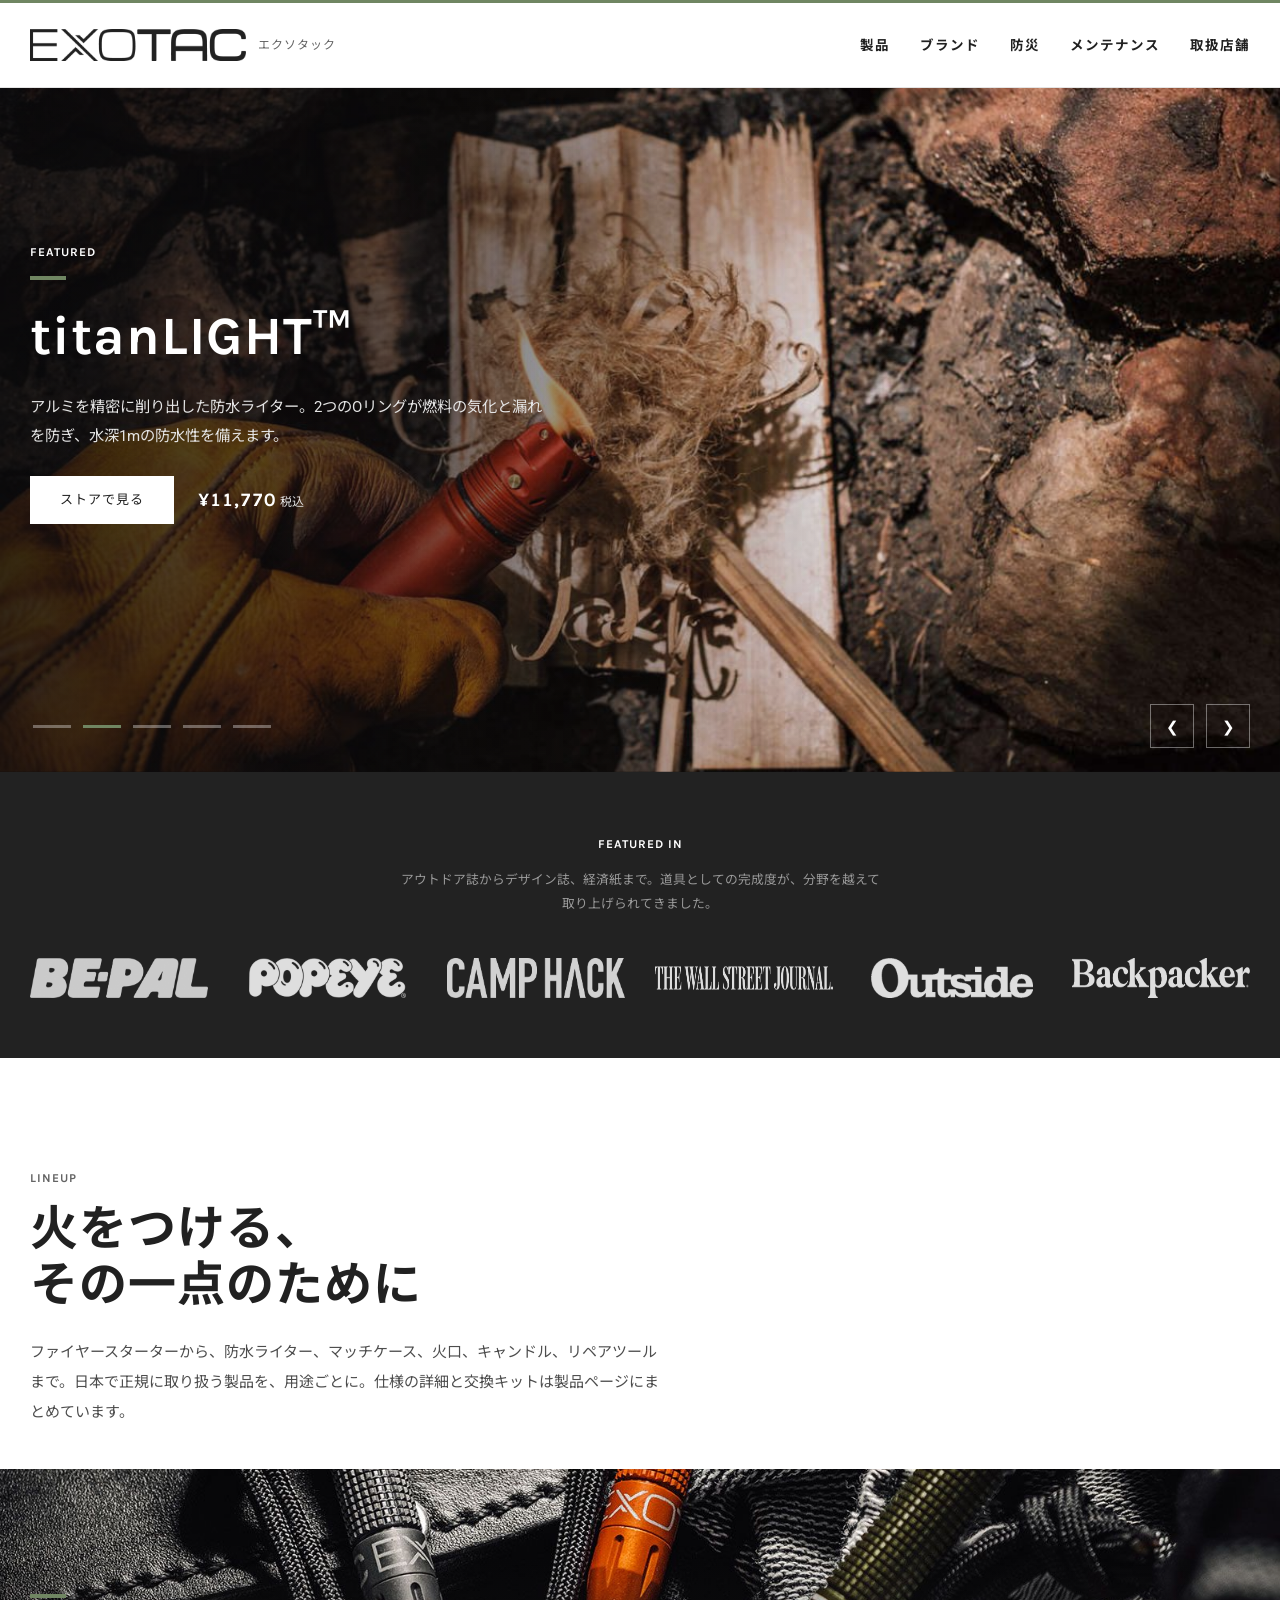
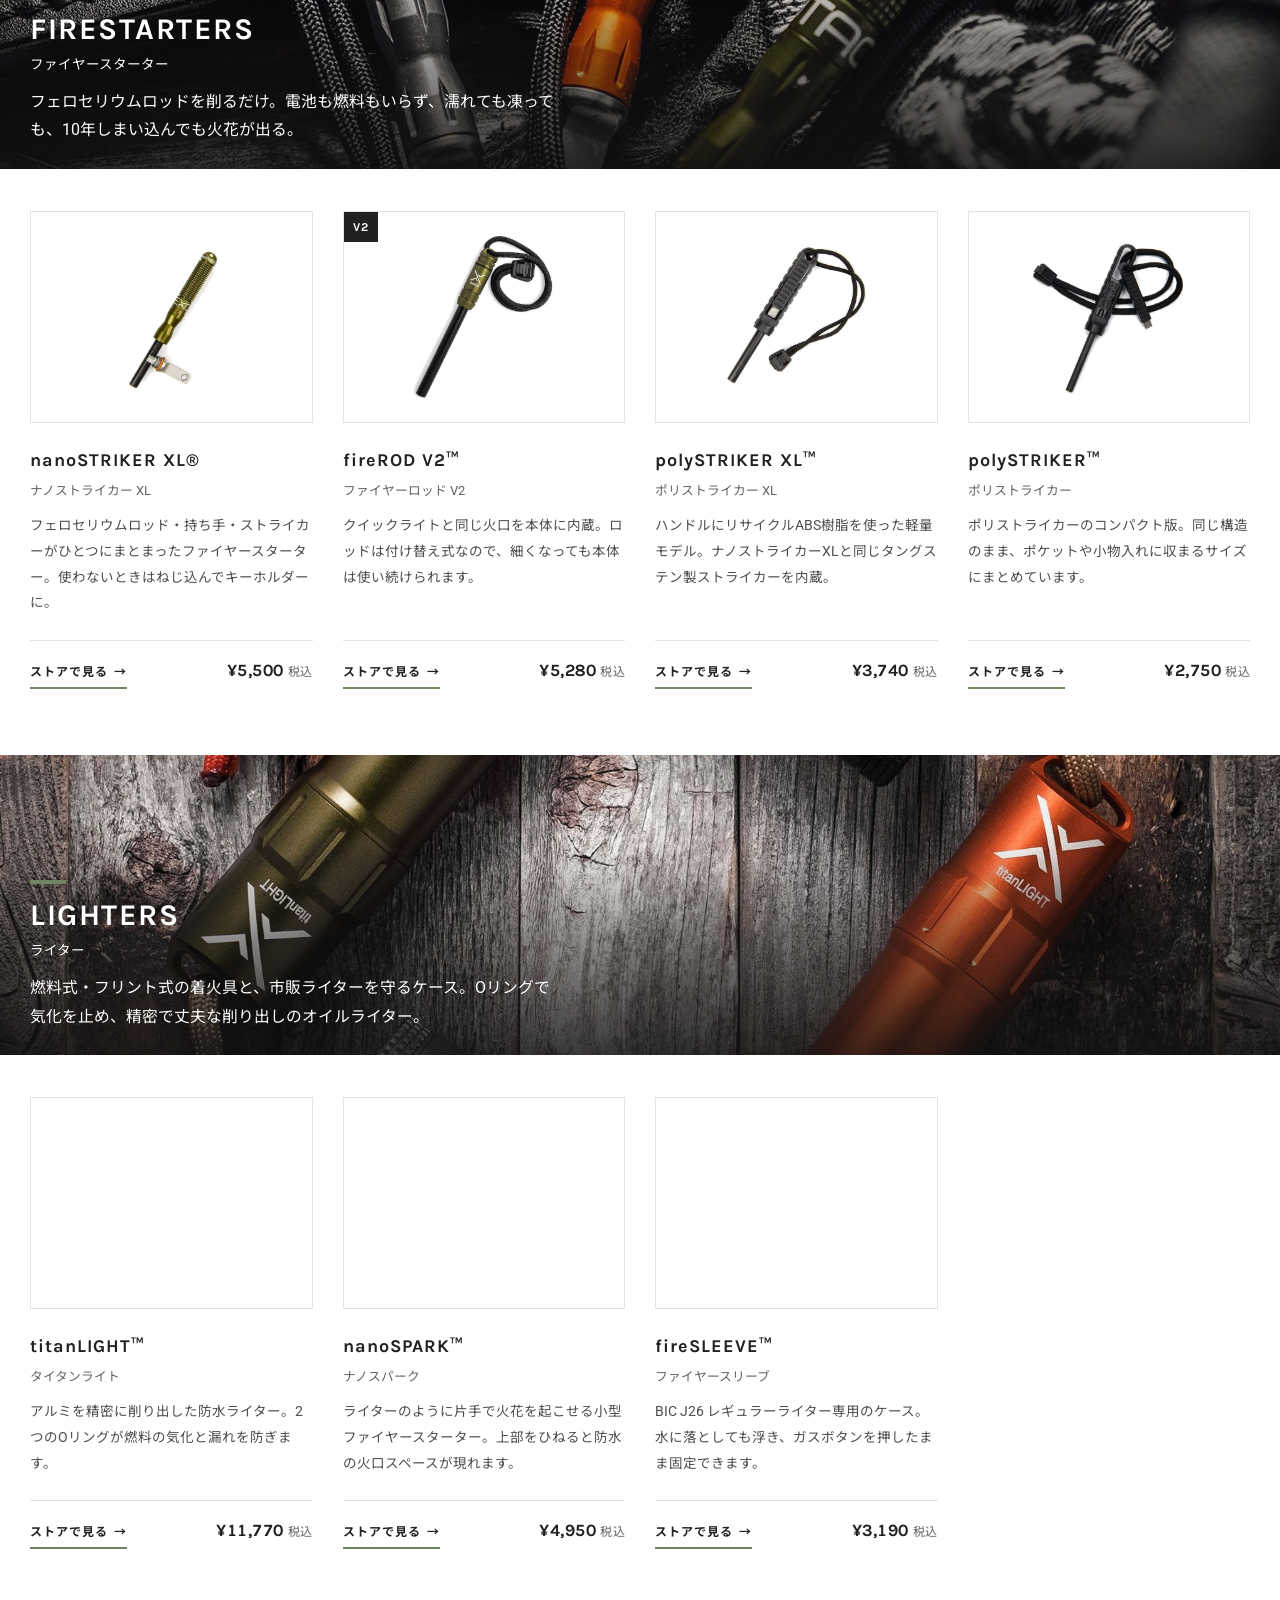
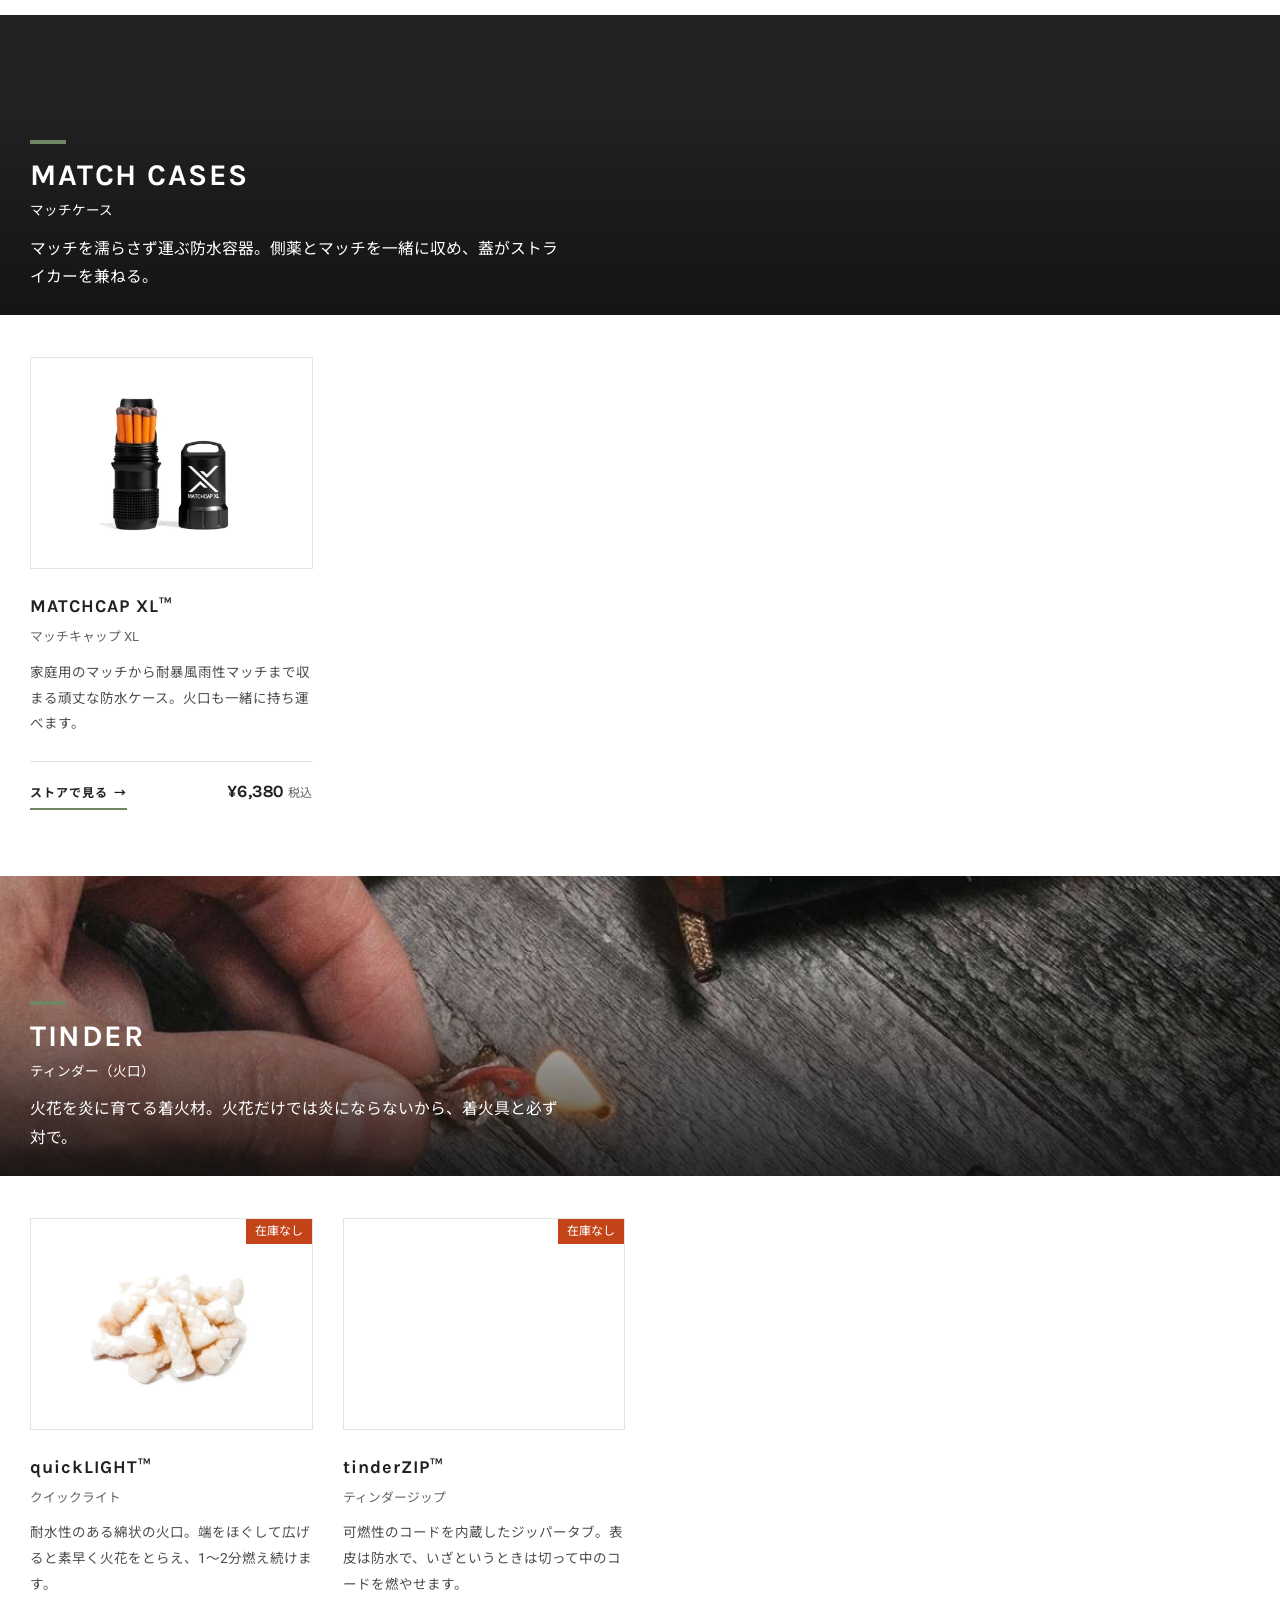
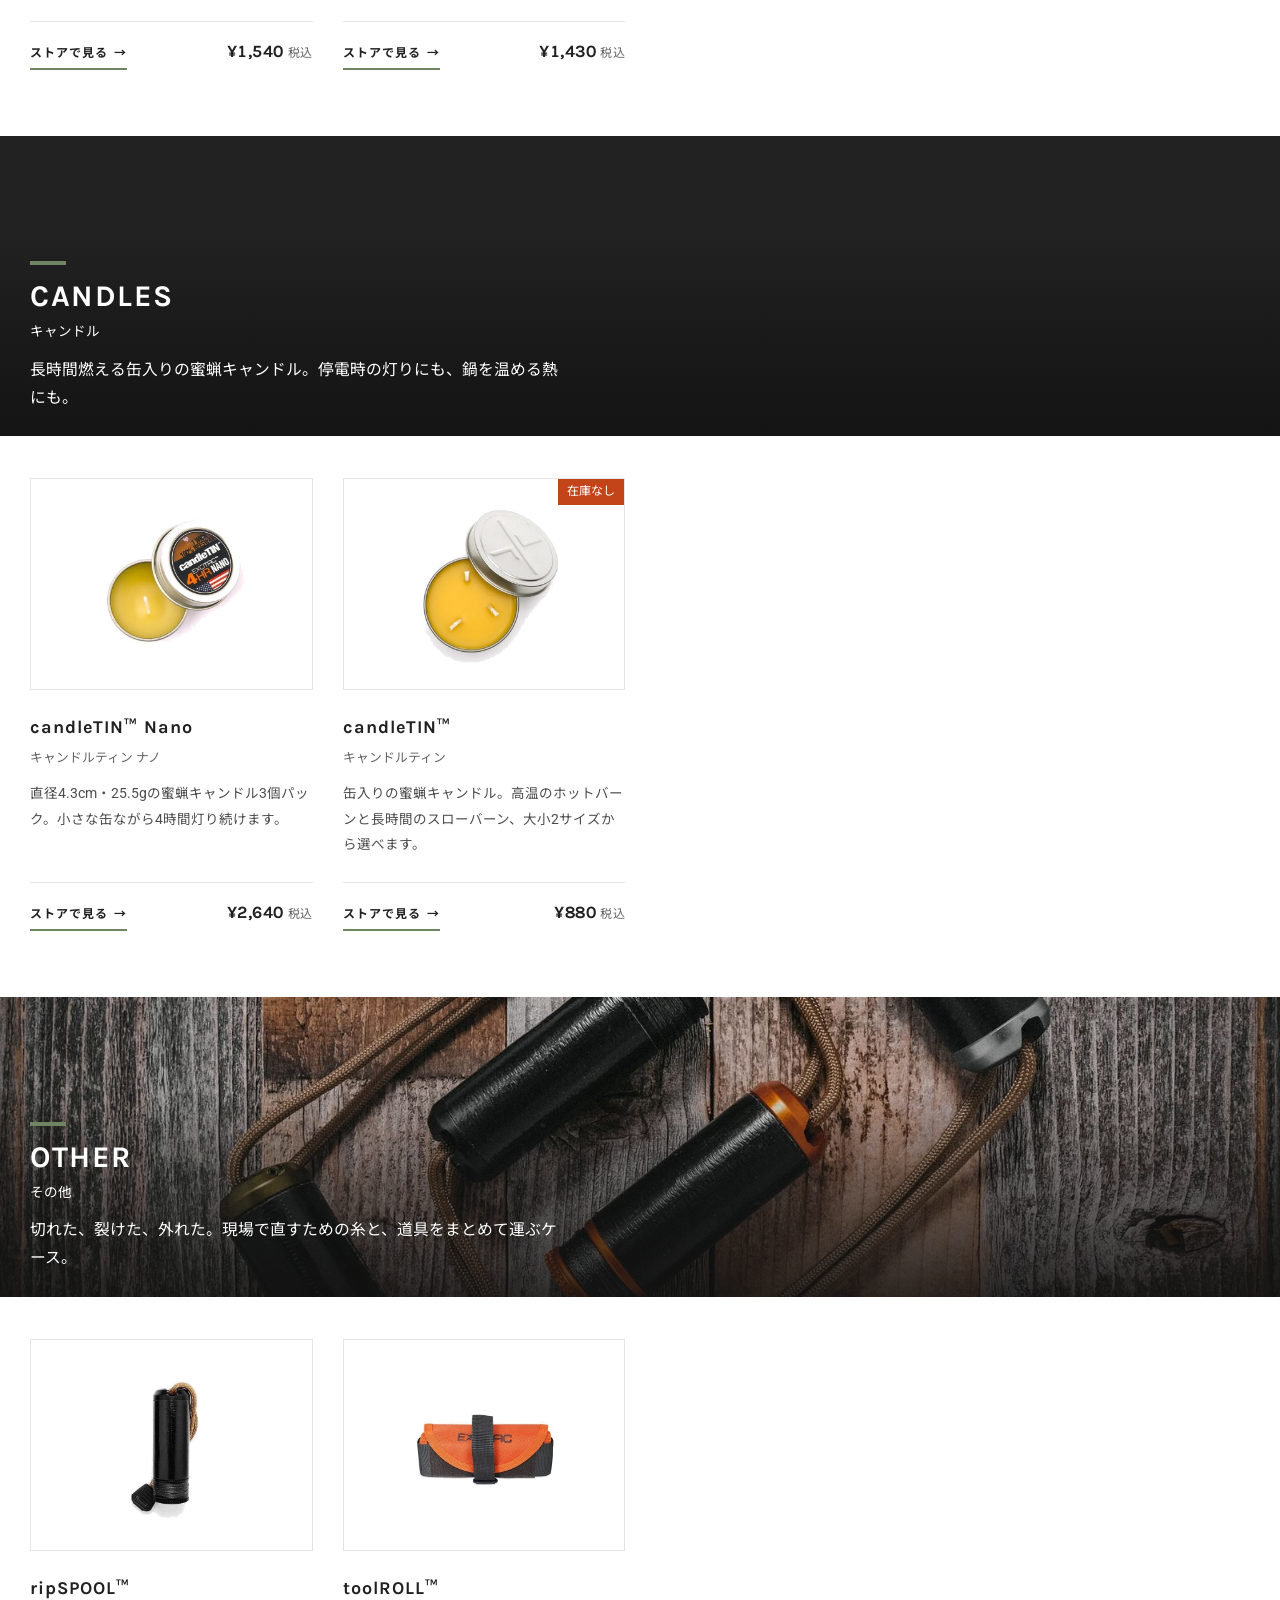
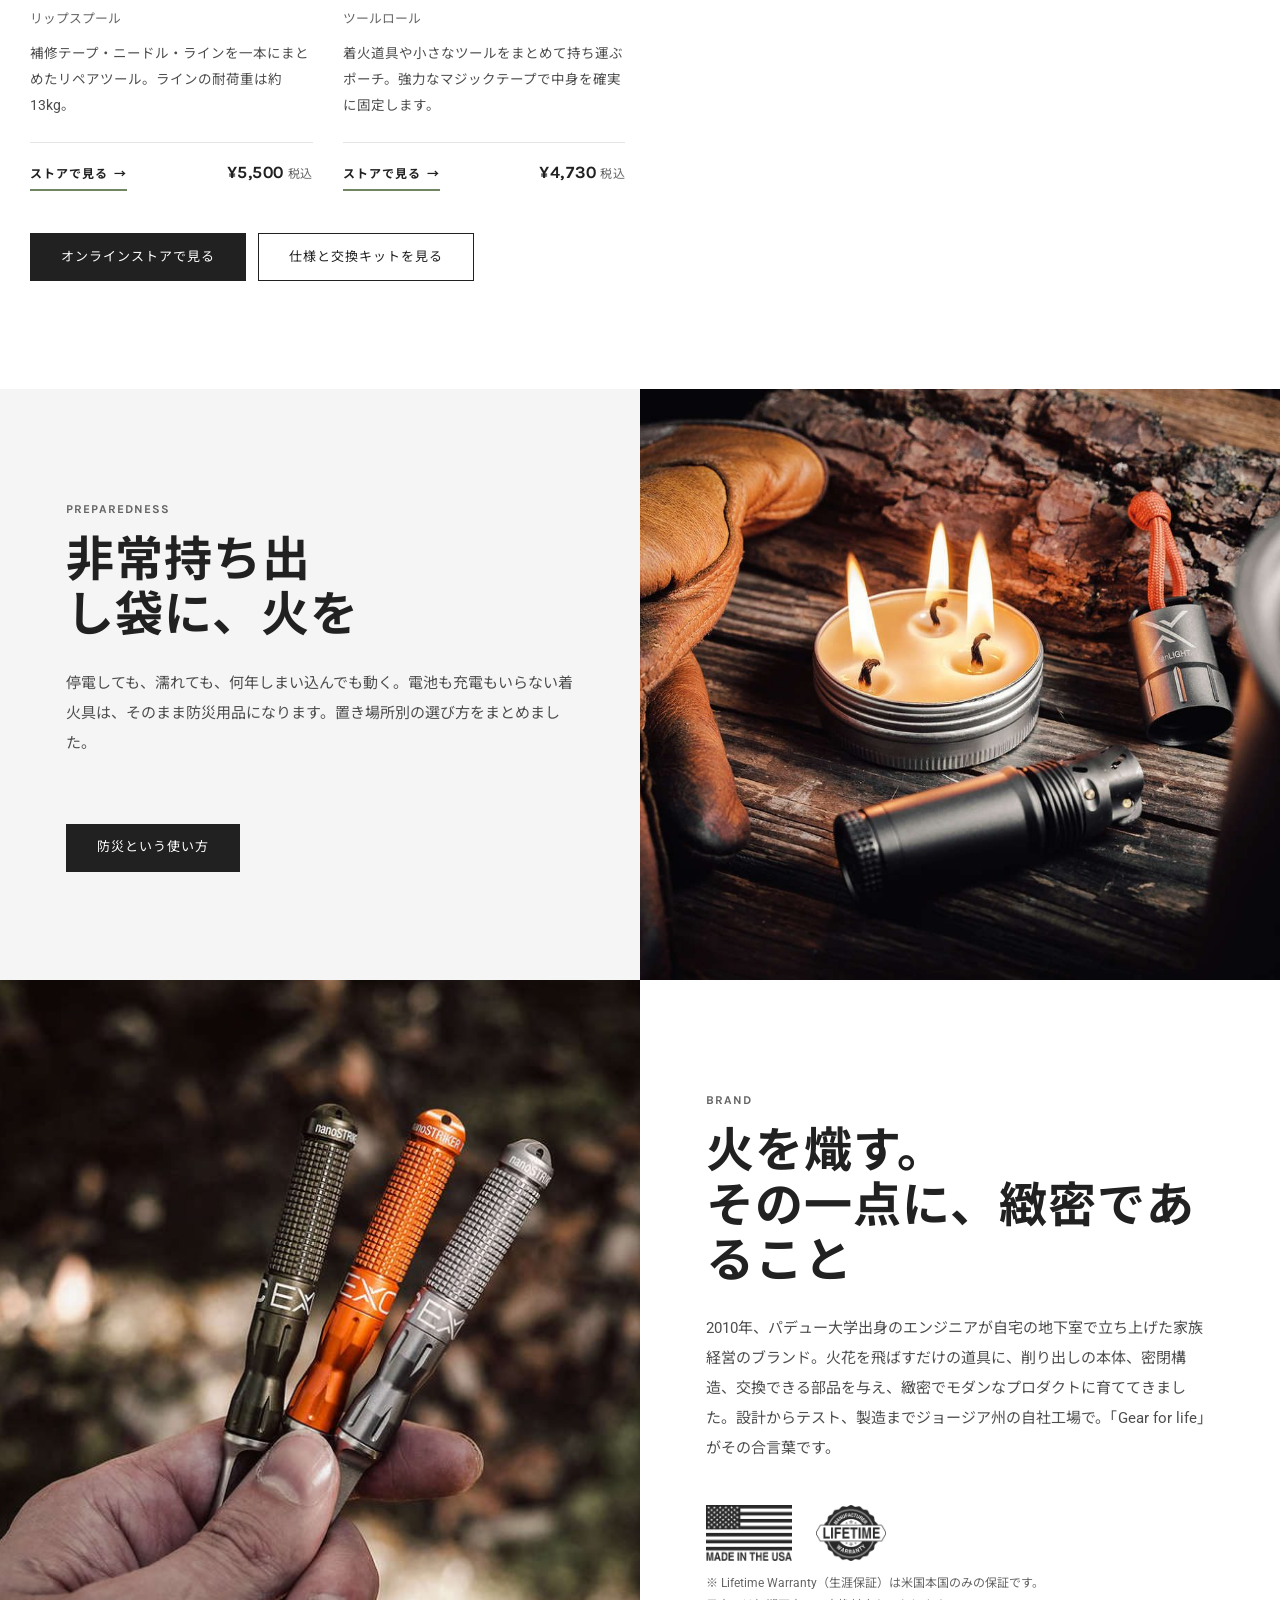
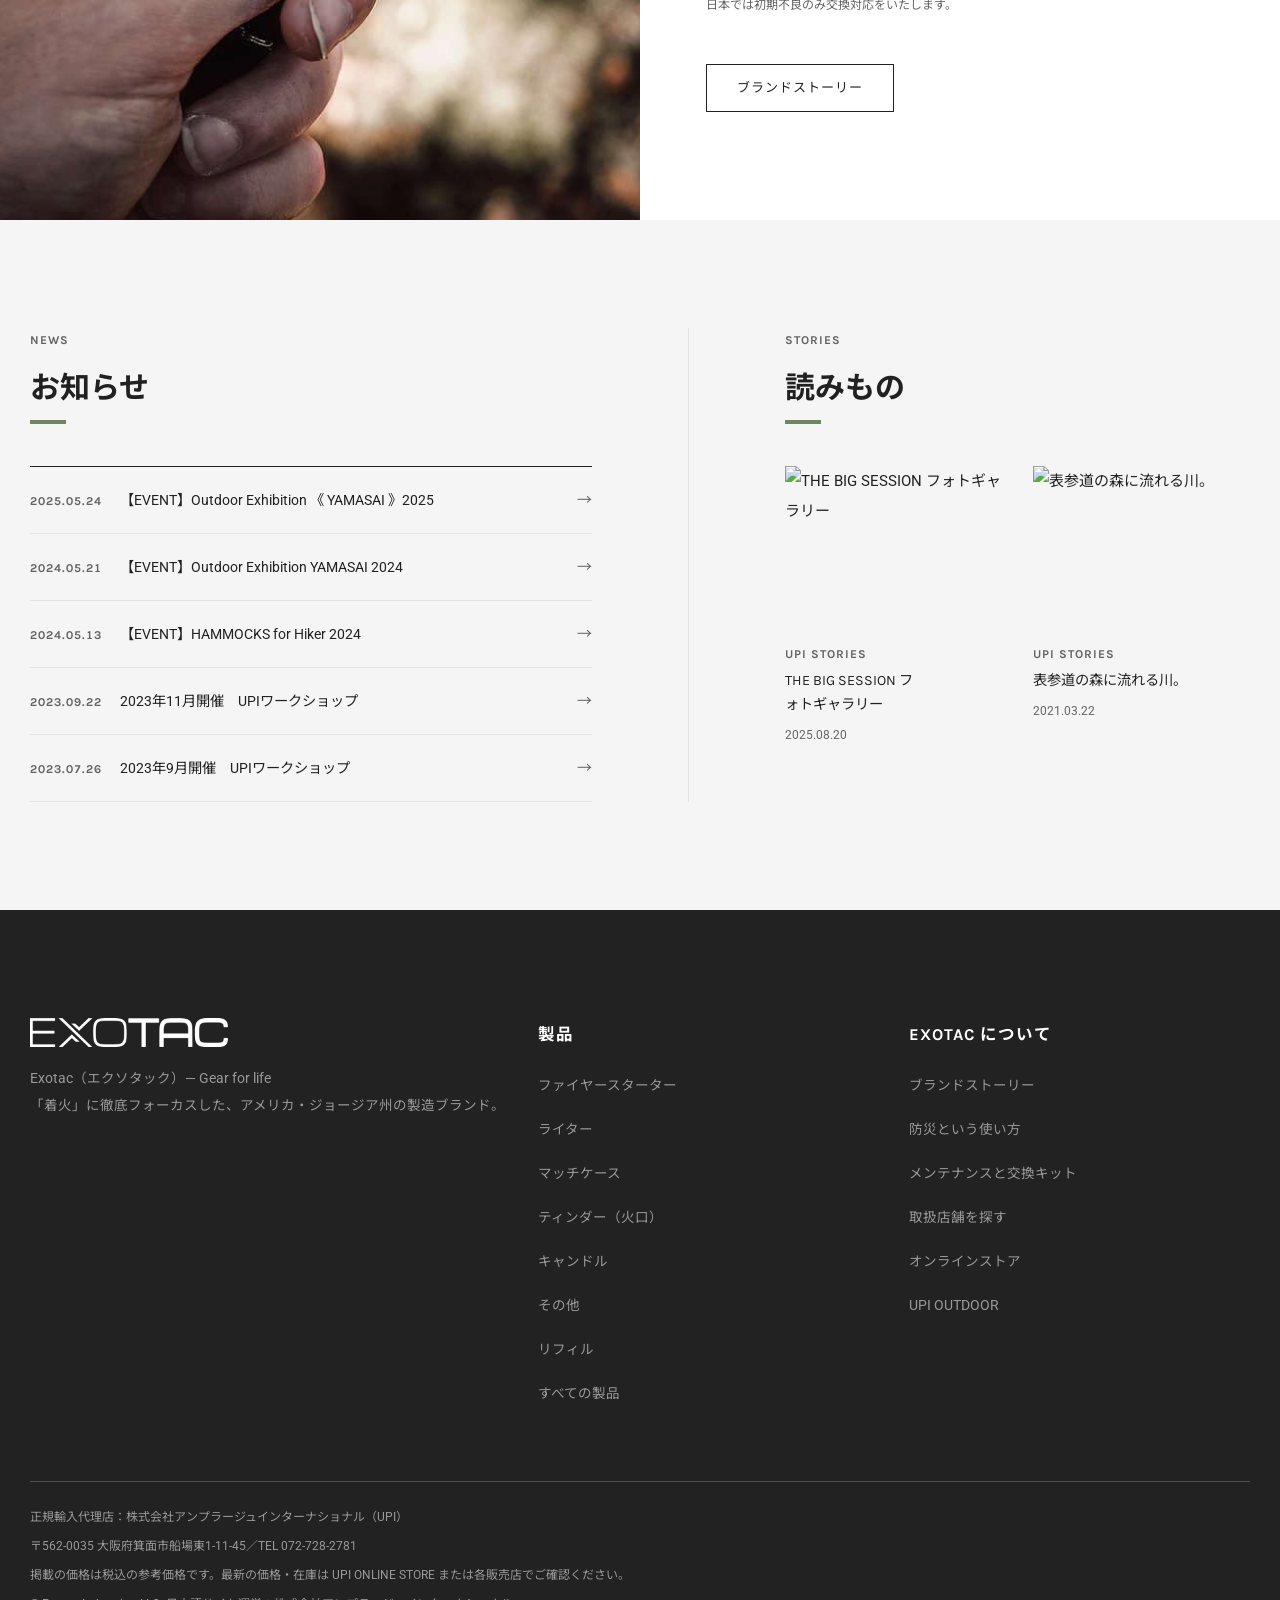
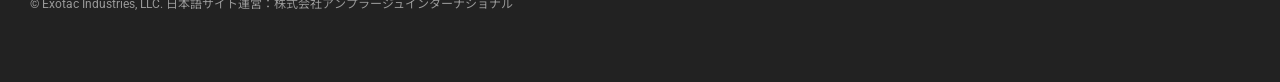
==== commit 8e72c49a: "Add files via upload" ====
--- a/index.html
+++ b/index.html
@@ -18,6 +18,14 @@
 <link rel="stylesheet" href="https://fonts.googleapis.com/css2?family=Karla:wght@400;700&family=Roboto:wght@400;700&family=Noto+Sans+JP:wght@400;700&display=swap">
 <link rel="stylesheet" href="/assets/site.css">
 <script>document.documentElement.classList.add('js')</script>
+<!-- Google tag (gtag.js) -->
+<script async src="https://www.googletagmanager.com/gtag/js?id=G-7Q84SZD52V"></script>
+<script>
+  window.dataLayer = window.dataLayer || [];
+  function gtag(){dataLayer.push(arguments);}
+  gtag('js', new Date());
+  gtag('config', 'G-7Q84SZD52V');
+</script>
 </head>
 <body>
 <a class="skip" href="#main">本文へスキップ</a>
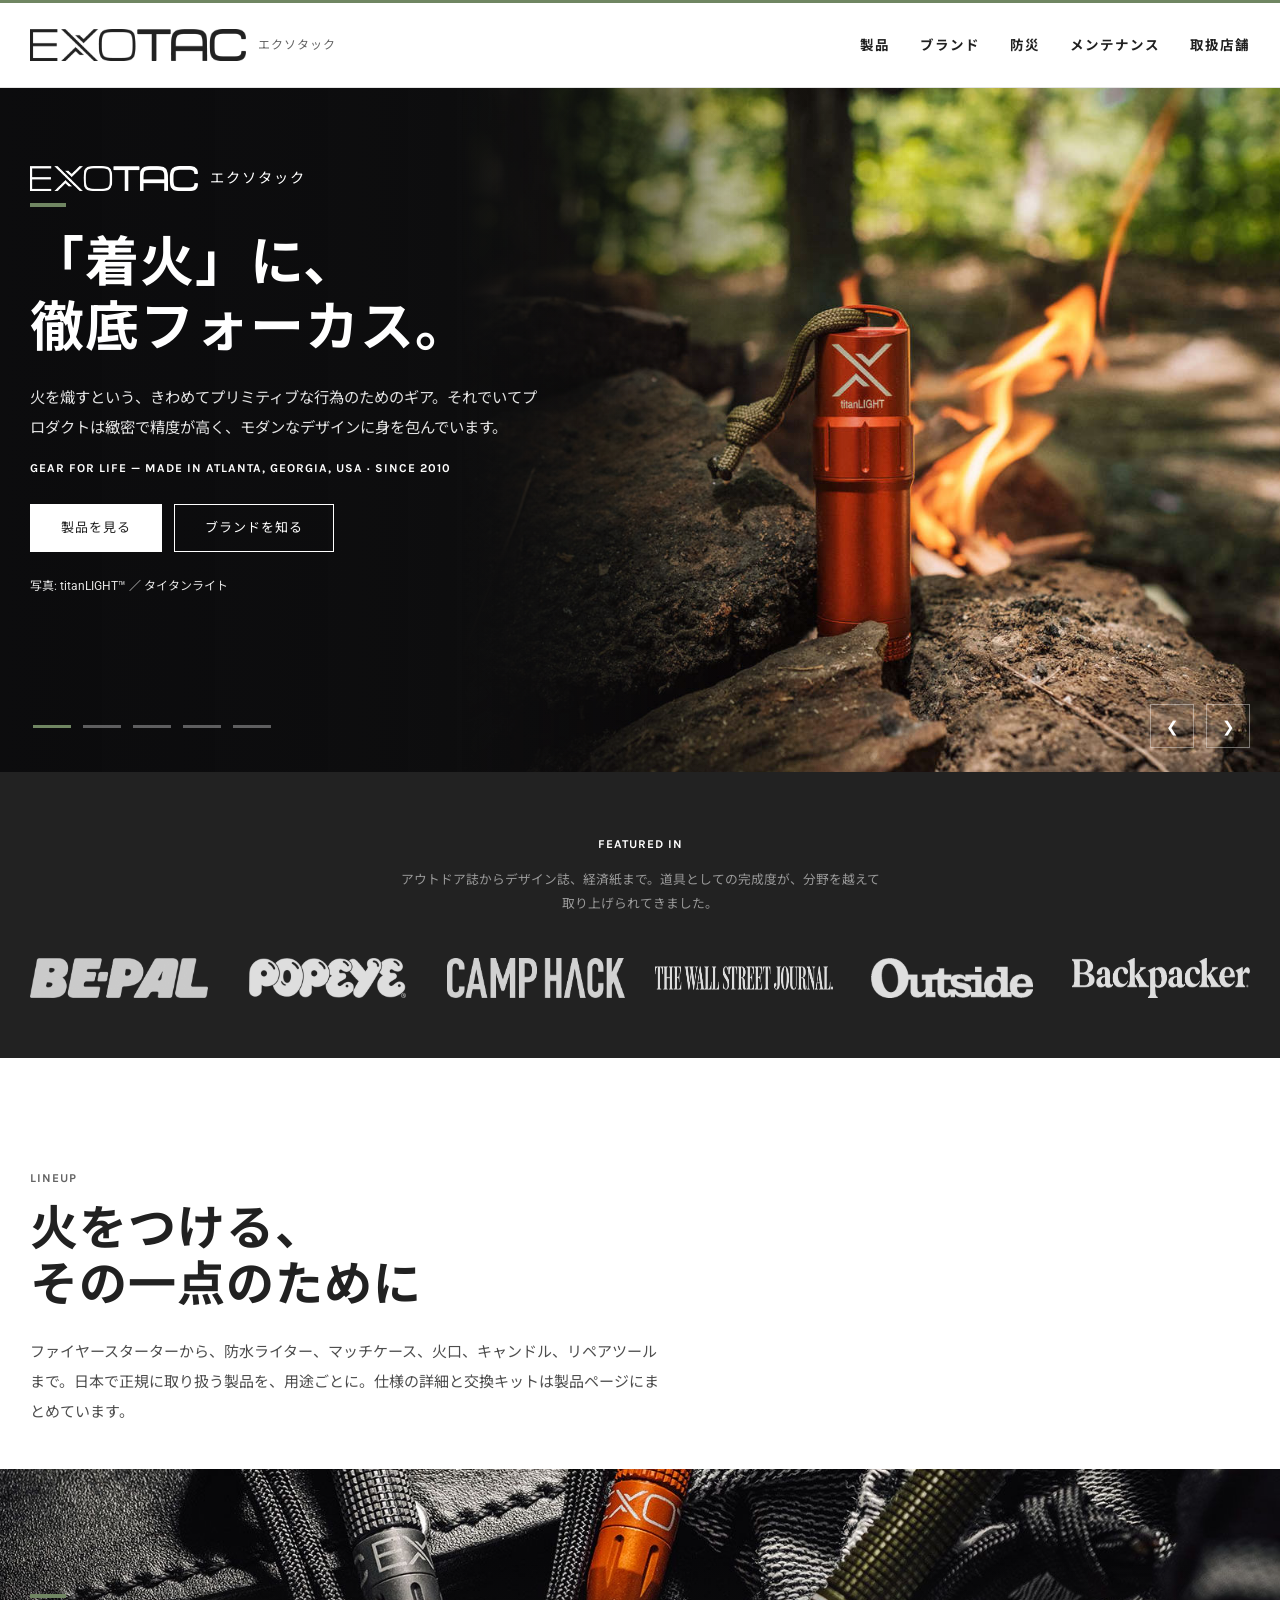
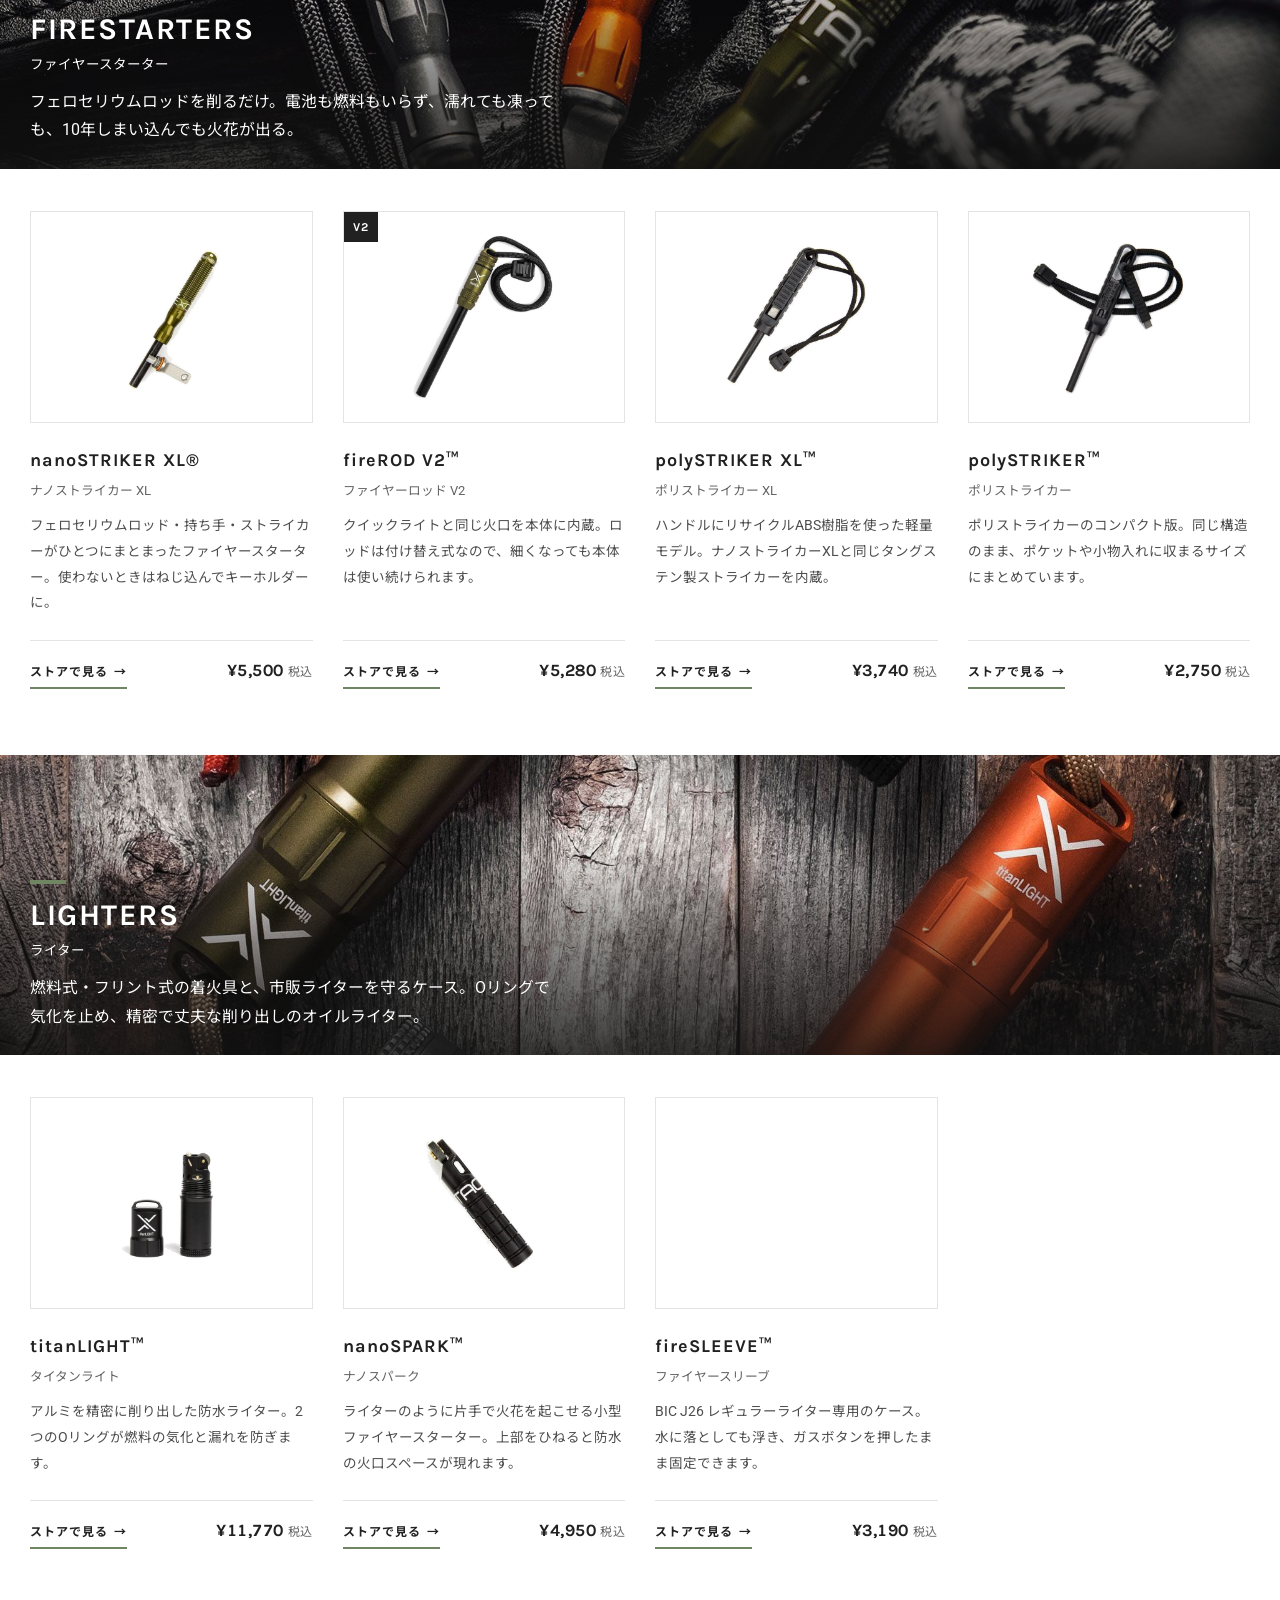
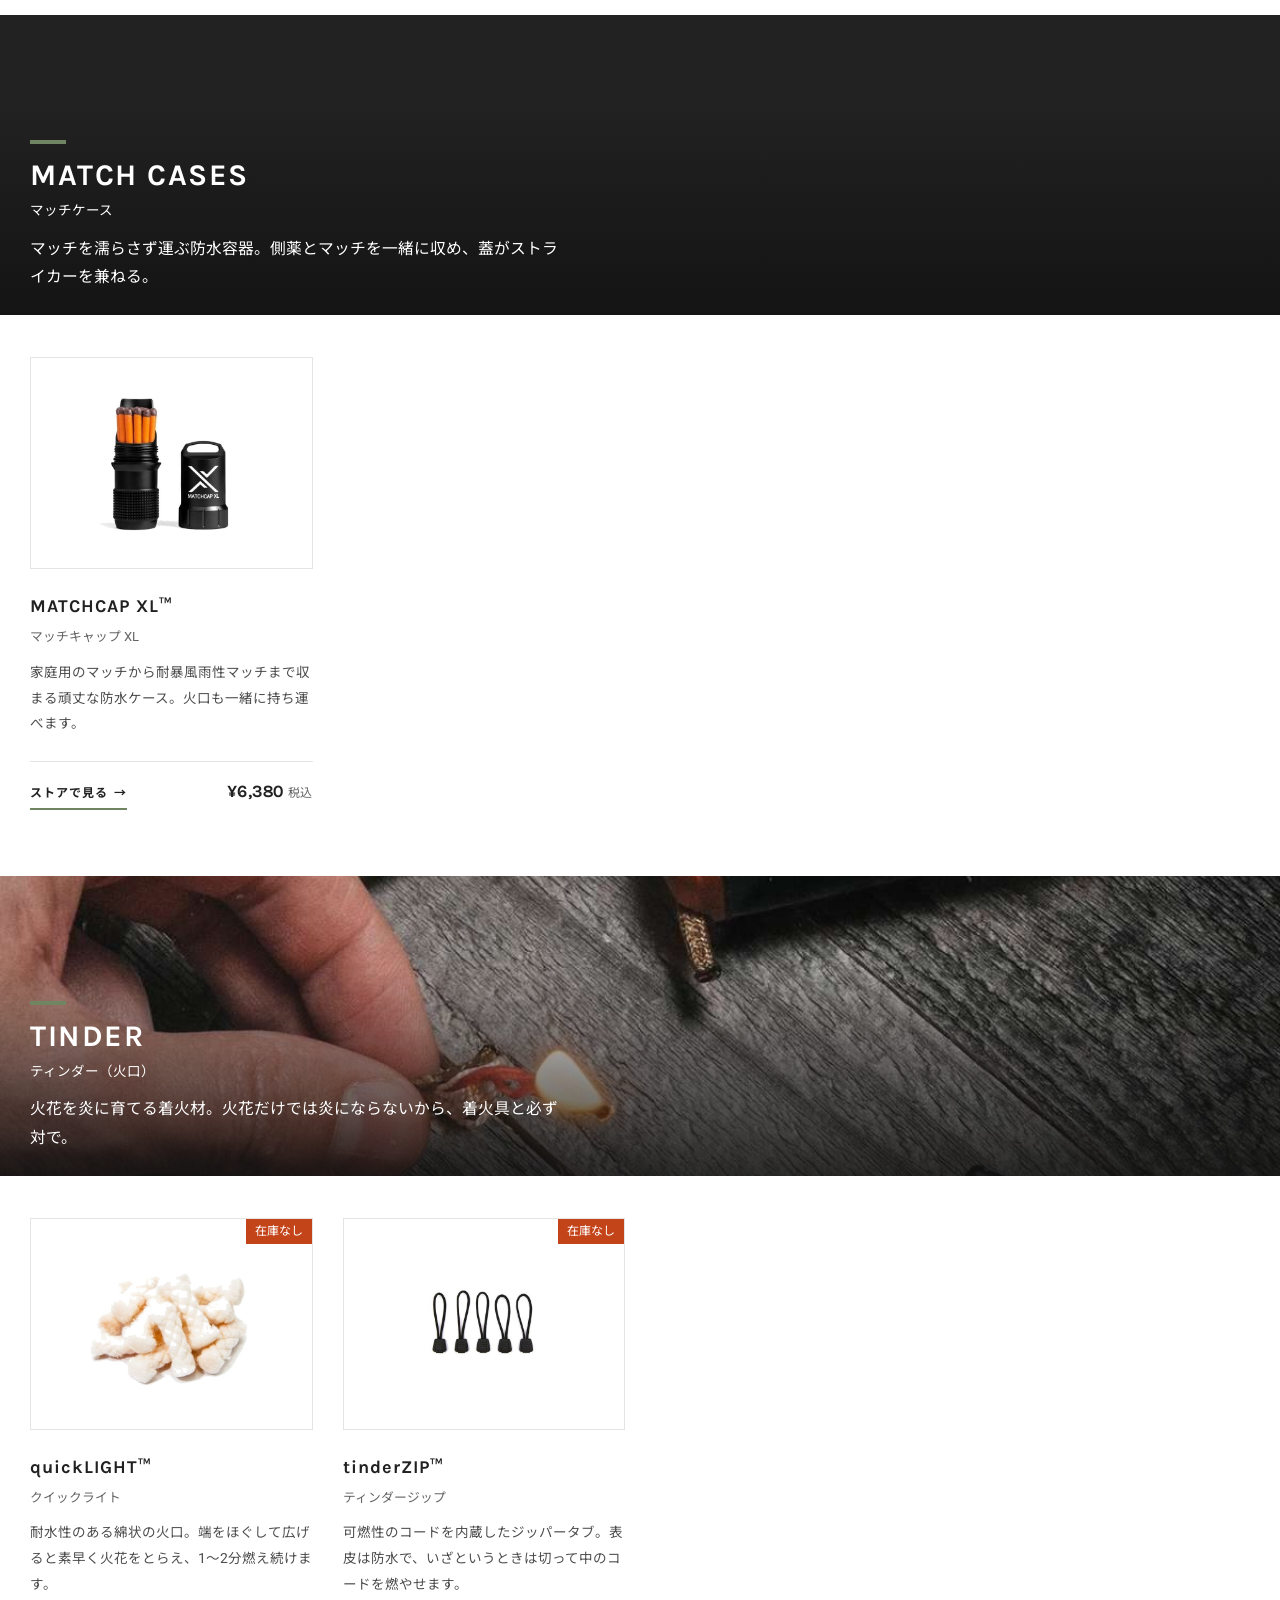
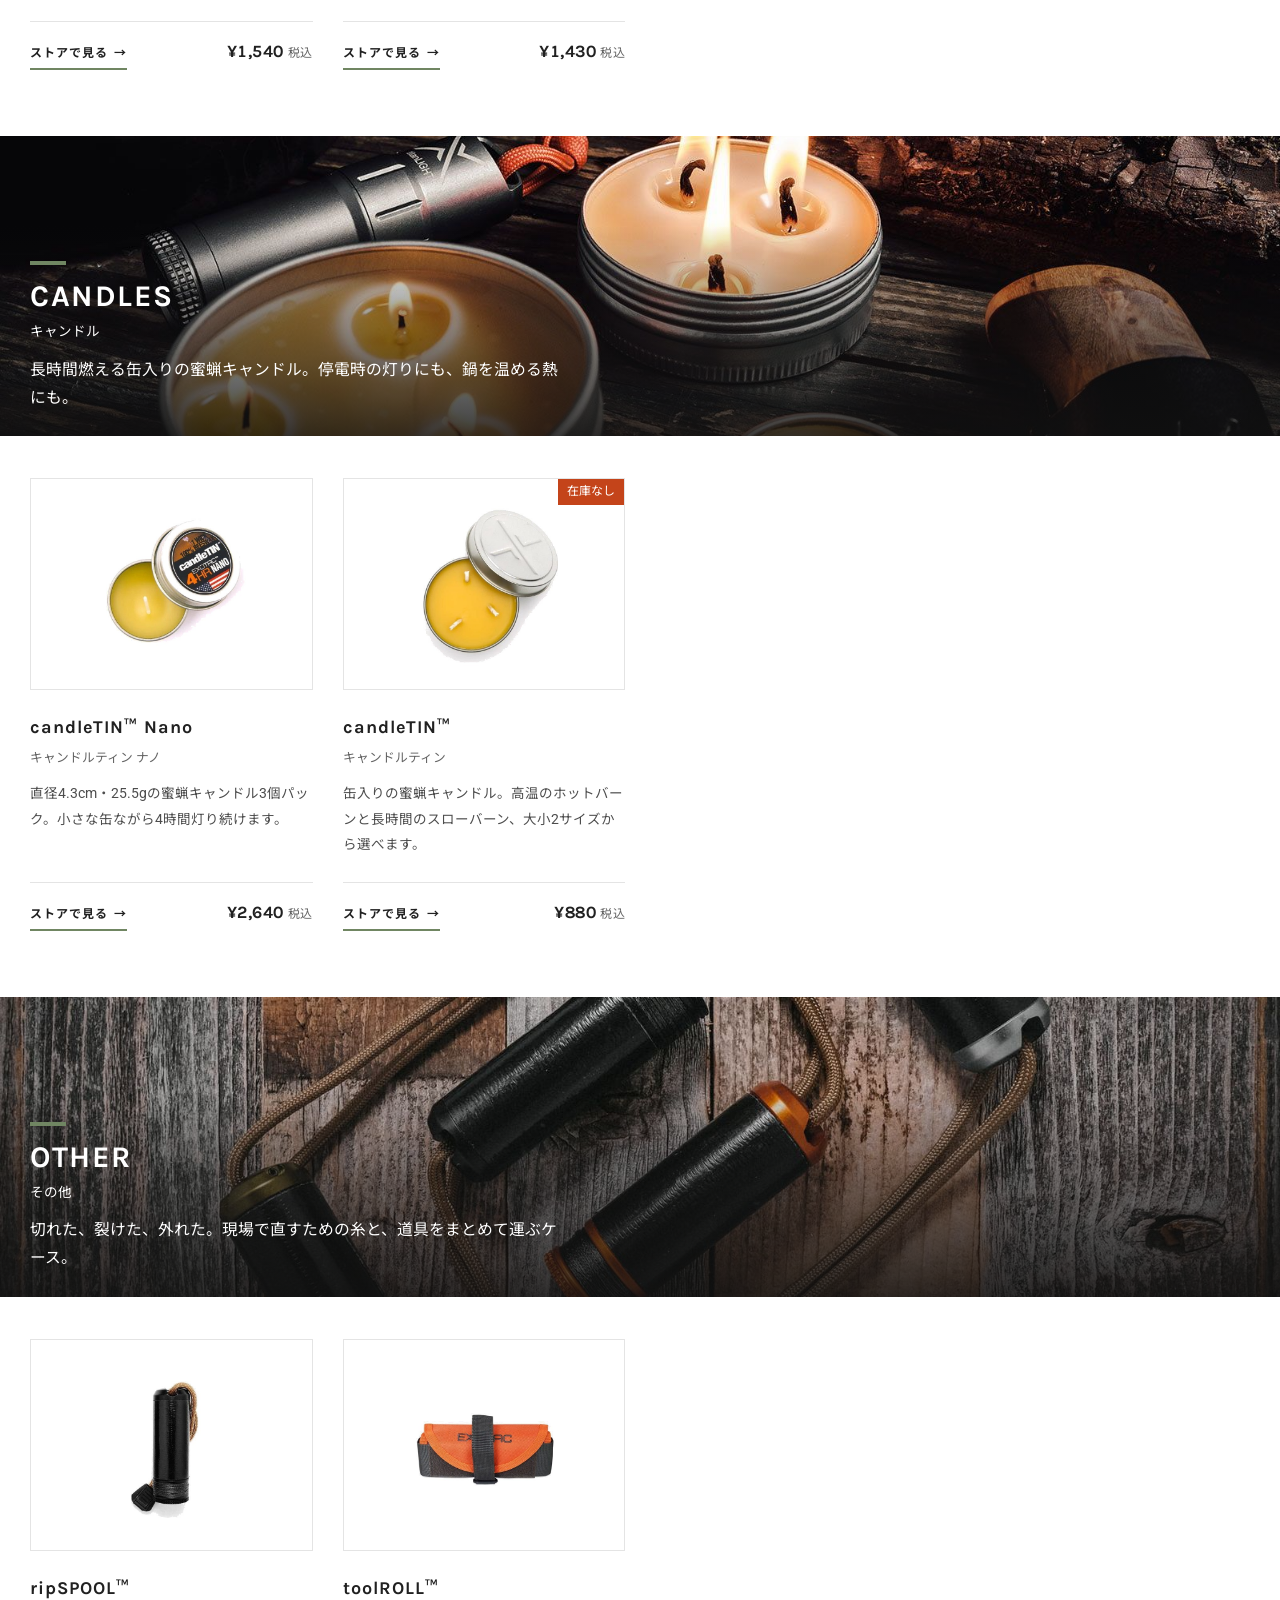
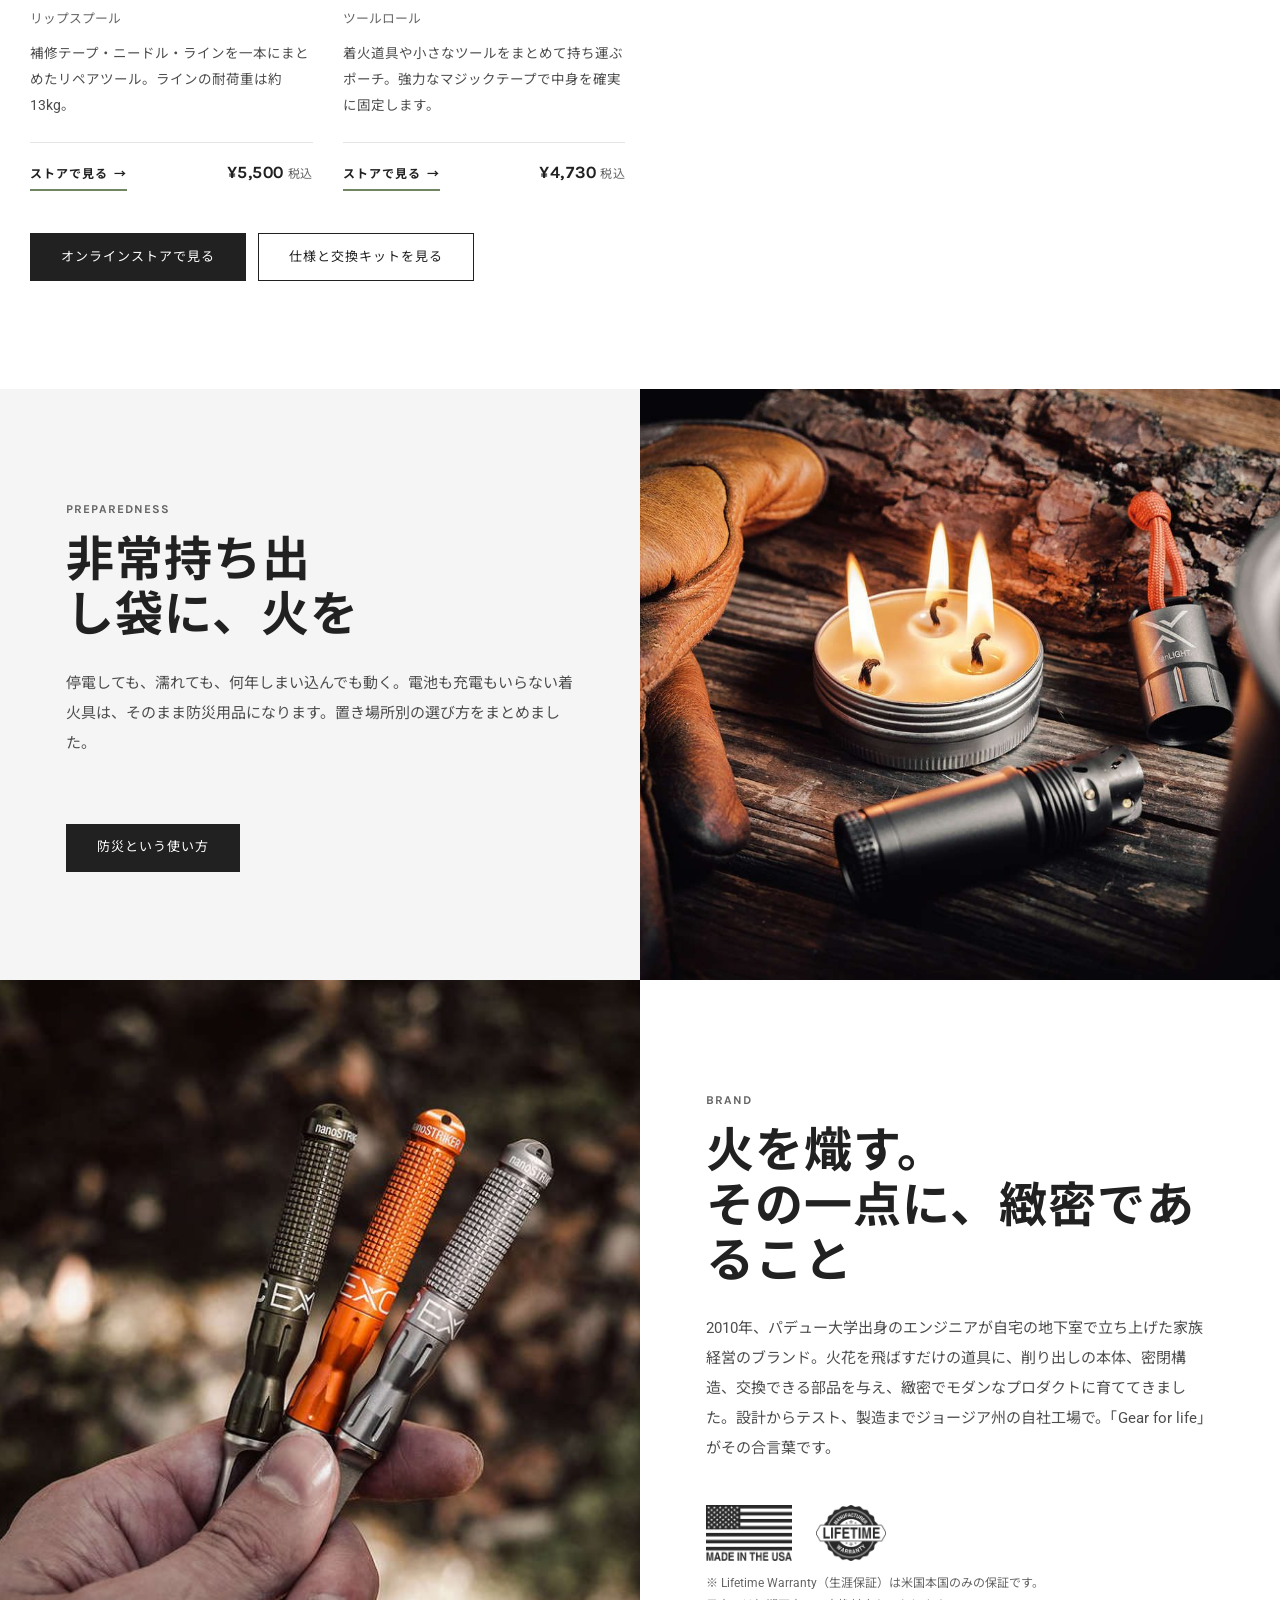
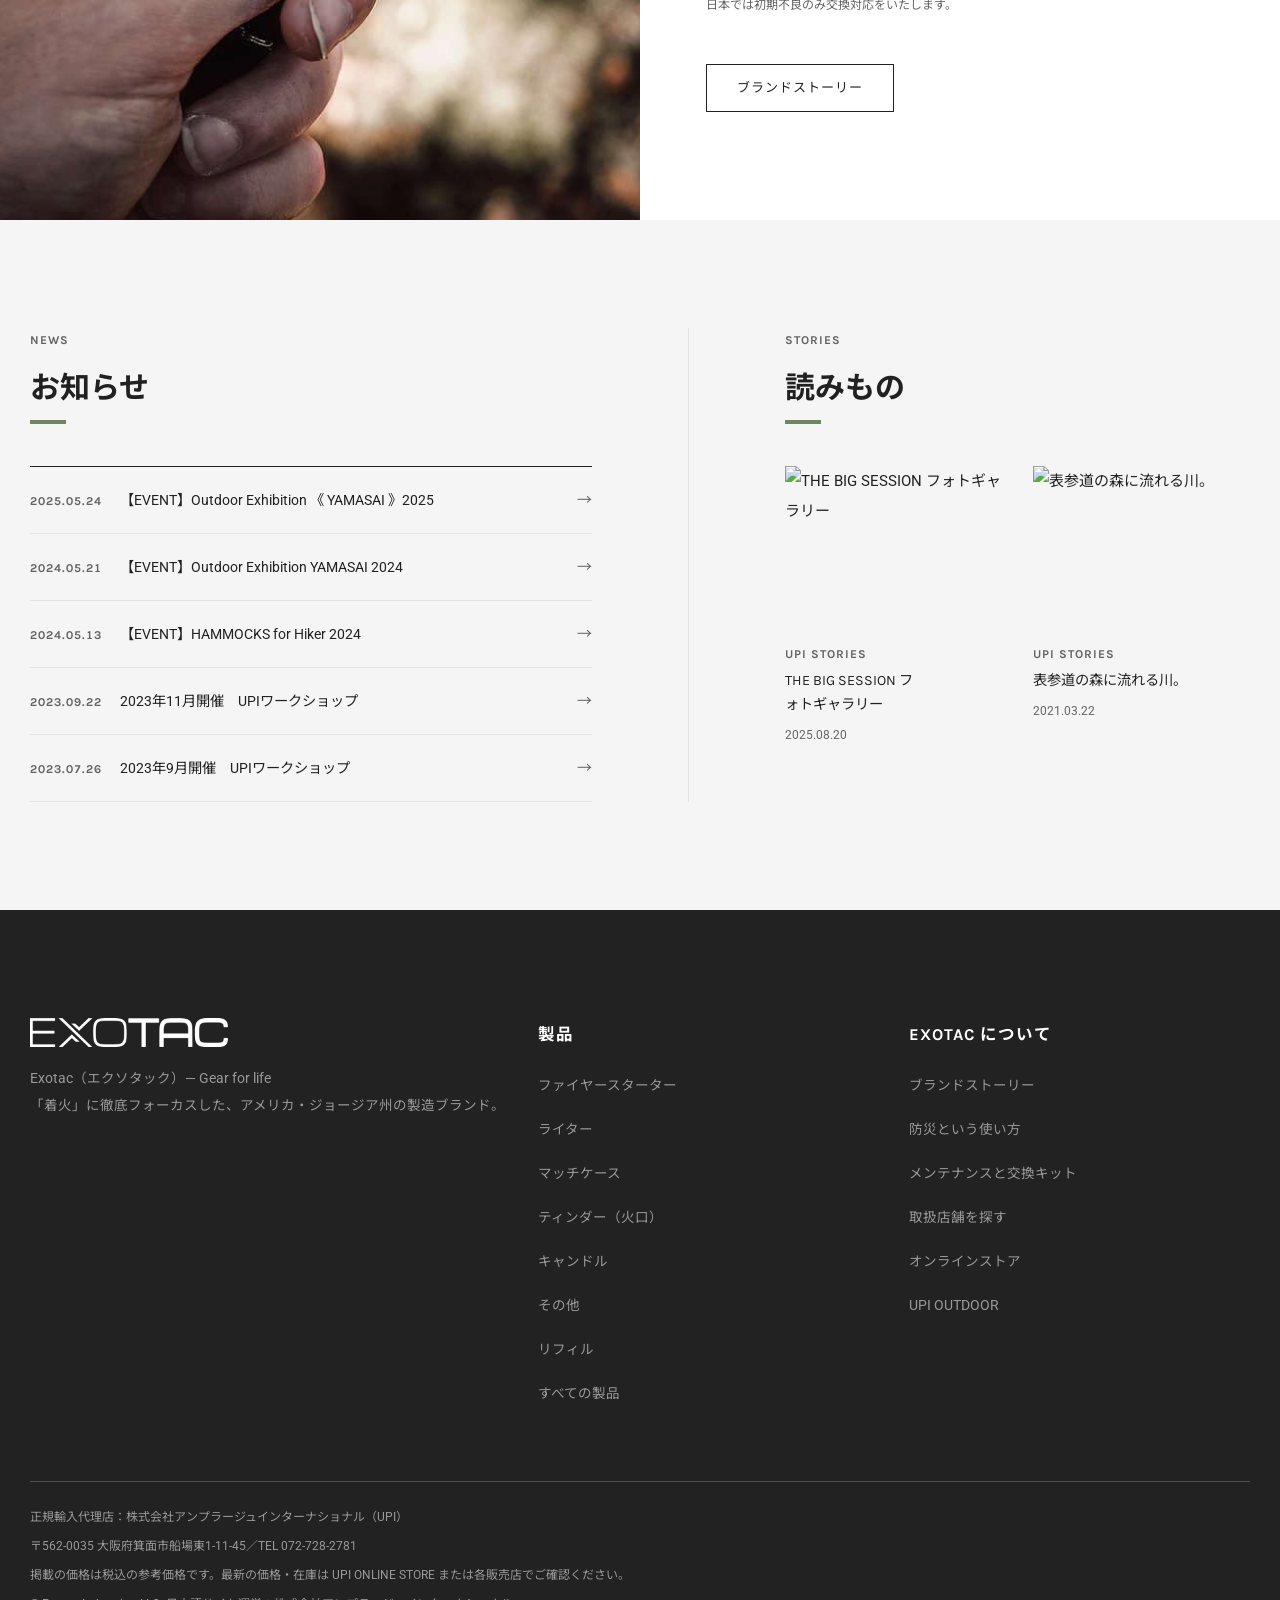
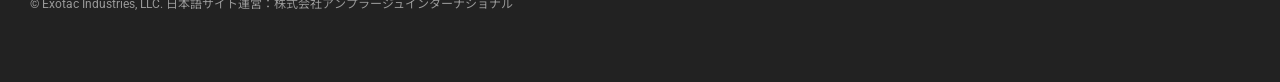
==== commit f5368635: "Add files via upload" ====
--- a/index.html
+++ b/index.html
@@ -53,28 +53,28 @@
           <a class="btn btn--ghost" href="/story/">ブランドを知る</a>
         </div>
         <p class="hero__cap">写真: titanLIGHT™ ／ タイタンライト</p>
-      </div></div></div><a class="hero__slide" href="https://store.upioutdoor.com/products/exotac-titanlight?utm_source=exotac.jp&amp;utm_medium=referral&amp;utm_campaign=brand_portal" rel="noopener" data-handle="exotac-titanlight"><figure class="hero__fig hero__fig--low"><img src="/assets/scene/scene-feather.jpg" alt="グローブをした手がフェザースティックと着火具を持つ" width="1200" height="856" loading="lazy" decoding="async" sizes="100vw"></figure>
+      </div></div></div><a class="hero__slide" href="https://store.upioutdoor.com/products/exotac-titanlight?utm_source=exotac.jp&amp;utm_medium=referral&amp;utm_campaign=brand_site" rel="noopener" data-handle="exotac-titanlight"><figure class="hero__fig hero__fig--low"><img src="/assets/scene/scene-feather.jpg" alt="グローブをした手がフェザースティックと着火具を持つ" width="1200" height="856" loading="lazy" decoding="async" sizes="100vw"></figure>
       <div class="hero__panel"><div class="hero__inner">
         <span class="kicker">Featured</span>
         <span class="rule"></span>
         <p class="hero__t">titanLIGHT™</p>
         <p class="hero__lead">アルミを精密に削り出した防水ライター。2つのOリングが燃料の気化と漏れを防ぎ、水深1mの防水性を備えます。</p>
         <div class="hero__meta"><span class="hero__go">ストアで見る</span><span class="hero__price">¥11,770<small>税込</small></span></div>
-      </div></div></a><a class="hero__slide" href="https://store.upioutdoor.com/products/exotac-nanospark?utm_source=exotac.jp&amp;utm_medium=referral&amp;utm_campaign=brand_portal" rel="noopener" data-handle="exotac-nanospark"><figure class="hero__fig"><img src="/assets/scene/nano-spark.jpg" alt="ガス缶とマグの横に置かれたnanoSPARK" width="1600" height="1141" loading="lazy" decoding="async" sizes="100vw"></figure>
+      </div></div></a><a class="hero__slide" href="https://store.upioutdoor.com/products/exotac-nanospark?utm_source=exotac.jp&amp;utm_medium=referral&amp;utm_campaign=brand_site" rel="noopener" data-handle="exotac-nanospark"><figure class="hero__fig"><img src="/assets/scene/nano-spark.jpg" alt="ガス缶とマグの横に置かれたnanoSPARK" width="1600" height="1141" loading="lazy" decoding="async" sizes="100vw"></figure>
       <div class="hero__panel"><div class="hero__inner">
         <span class="kicker">Featured</span>
         <span class="rule"></span>
         <p class="hero__t">nanoSPARK™</p>
         <p class="hero__lead">ライターのように片手で火花を起こせる小型ファイヤースターター。上部をひねると、防水の火口スペースが現れます。</p>
         <div class="hero__meta"><span class="hero__go">ストアで見る</span><span class="hero__price">¥4,950<small>税込</small></span></div>
-      </div></div></a><a class="hero__slide" href="https://store.upioutdoor.com/products/exotac-firerod-v2?utm_source=exotac.jp&amp;utm_medium=referral&amp;utm_campaign=brand_portal" rel="noopener" data-handle="exotac-firerod-v2"><figure class="hero__fig"><img src="/assets/scene/scene-shavings.jpg" alt="木の削りくずの上に置かれたオレンジの着火具" width="1200" height="856" loading="lazy" decoding="async" sizes="100vw"></figure>
+      </div></div></a><a class="hero__slide" href="https://store.upioutdoor.com/products/exotac-firerod-v2?utm_source=exotac.jp&amp;utm_medium=referral&amp;utm_campaign=brand_site" rel="noopener" data-handle="exotac-firerod-v2"><figure class="hero__fig"><img src="/assets/scene/scene-shavings.jpg" alt="木の削りくずの上に置かれたオレンジの着火具" width="1200" height="856" loading="lazy" decoding="async" sizes="100vw"></figure>
       <div class="hero__panel"><div class="hero__inner">
         <span class="kicker">Featured</span>
         <span class="rule"></span>
         <p class="hero__t">fireROD V2™</p>
         <p class="hero__lead">クイックライトと同じ火口を本体に内蔵。ロッドは付け替え式なので、細くなっても本体は使い続けられます。</p>
         <div class="hero__meta"><span class="hero__go">ストアで見る</span><span class="hero__price">¥5,280<small>税込</small></span></div>
-      </div></div></a><a class="hero__slide" href="https://store.upioutdoor.com/products/exotac-matchcap-xl?utm_source=exotac.jp&amp;utm_medium=referral&amp;utm_campaign=brand_portal" rel="noopener" data-handle="exotac-matchcap-xl"><figure class="hero__fig"><img src="/assets/scene/kit-match.jpg" alt="マッチケースとマッチ、コンパスをロールに収める" width="1200" height="856" loading="lazy" decoding="async" sizes="100vw"></figure>
+      </div></div></a><a class="hero__slide" href="https://store.upioutdoor.com/products/exotac-matchcap-xl?utm_source=exotac.jp&amp;utm_medium=referral&amp;utm_campaign=brand_site" rel="noopener" data-handle="exotac-matchcap-xl"><figure class="hero__fig"><img src="/assets/scene/kit-match.jpg" alt="マッチケースとマッチ、コンパスをロールに収める" width="1200" height="856" loading="lazy" decoding="async" sizes="100vw"></figure>
       <div class="hero__panel"><div class="hero__inner">
         <span class="kicker">Featured</span>
         <span class="rule"></span>
@@ -116,7 +116,7 @@
       <p class="catband__lead">フェロセリウムロッドを削るだけ。電池も燃料もいらず、濡れても凍っても、10年しまい込んでも火花が出る。</p>
     </div>
   </div>
-  <div class="container"><div class="pgroup__grid pgroup__grid--compact"><a class="pcard reveal" data-handle="exotac-nanostriker-xl" href="https://store.upioutdoor.com/products/exotac-nanostriker-xl?utm_source=exotac.jp&amp;utm_medium=referral&amp;utm_campaign=brand_portal" rel="noopener">
+  <div class="container"><div class="pgroup__grid pgroup__grid--compact"><a class="pcard reveal" data-handle="exotac-nanostriker-xl" href="https://store.upioutdoor.com/products/exotac-nanostriker-xl?utm_source=exotac.jp&amp;utm_medium=referral&amp;utm_campaign=brand_site" rel="noopener">
   <div class="pcard__media"><img class="p1" src="/assets/products/nanostriker-xl-1.jpg" alt="nanoSTRIKER XL®" width="900" height="675" loading="lazy" decoding="async"><img class="p2" src="/assets/lifestyle/nanostriker-xl.jpg" alt="" width="1600" height="1141" loading="lazy" decoding="async" aria-hidden="true"></div>
   <h3 class="pcard__name">nanoSTRIKER XL®</h3>
   <p class="pcard__kana">ナノストライカー XL</p>
@@ -127,7 +127,7 @@
     <span class="pcard__buy">ストアで見る</span>
     <p class="pcard__price">¥5,500<small>税込</small></p>
   </div>
-</a><a class="pcard reveal" data-handle="exotac-firerod-v2" href="https://store.upioutdoor.com/products/exotac-firerod-v2?utm_source=exotac.jp&amp;utm_medium=referral&amp;utm_campaign=brand_portal" rel="noopener">
+</a><a class="pcard reveal" data-handle="exotac-firerod-v2" href="https://store.upioutdoor.com/products/exotac-firerod-v2?utm_source=exotac.jp&amp;utm_medium=referral&amp;utm_campaign=brand_site" rel="noopener">
   <div class="pcard__media"><span class="pcard__badge">V2</span><img class="p1" src="/assets/products/firerod-v2-1.jpg" alt="fireROD V2™" width="900" height="675" loading="lazy" decoding="async"><img class="p2" src="/assets/lifestyle/firerod-v2.jpg" alt="" width="1600" height="1141" loading="lazy" decoding="async" aria-hidden="true"></div>
   <h3 class="pcard__name">fireROD V2™</h3>
   <p class="pcard__kana">ファイヤーロッド V2</p>
@@ -138,7 +138,7 @@
     <span class="pcard__buy">ストアで見る</span>
     <p class="pcard__price">¥5,280<small>税込</small></p>
   </div>
-</a><a class="pcard reveal" data-handle="exotac-polystriker-xl" href="https://store.upioutdoor.com/products/exotac-polystriker-xl?utm_source=exotac.jp&amp;utm_medium=referral&amp;utm_campaign=brand_portal" rel="noopener">
+</a><a class="pcard reveal" data-handle="exotac-polystriker-xl" href="https://store.upioutdoor.com/products/exotac-polystriker-xl?utm_source=exotac.jp&amp;utm_medium=referral&amp;utm_campaign=brand_site" rel="noopener">
   <div class="pcard__media"><img class="p1" src="/assets/products/polystriker-xl-1.jpg" alt="polySTRIKER XL™" width="900" height="675" loading="lazy" decoding="async"><img class="p2" src="/assets/lifestyle/polystriker-xl.jpg" alt="" width="1600" height="1141" loading="lazy" decoding="async" aria-hidden="true"></div>
   <h3 class="pcard__name">polySTRIKER XL™</h3>
   <p class="pcard__kana">ポリストライカー XL</p>
@@ -149,7 +149,7 @@
     <span class="pcard__buy">ストアで見る</span>
     <p class="pcard__price">¥3,740<small>税込</small></p>
   </div>
-</a><a class="pcard reveal" data-handle="exotac-polystriker" href="https://store.upioutdoor.com/products/exotac-polystriker?utm_source=exotac.jp&amp;utm_medium=referral&amp;utm_campaign=brand_portal" rel="noopener">
+</a><a class="pcard reveal" data-handle="exotac-polystriker" href="https://store.upioutdoor.com/products/exotac-polystriker?utm_source=exotac.jp&amp;utm_medium=referral&amp;utm_campaign=brand_site" rel="noopener">
   <div class="pcard__media"><img class="p1" src="/assets/products/polystriker-1.jpg" alt="polySTRIKER™" width="900" height="675" loading="lazy" decoding="async"><img class="p2" src="/assets/lifestyle/polystriker.jpg" alt="" width="1200" height="856" loading="lazy" decoding="async" aria-hidden="true"></div>
   <h3 class="pcard__name">polySTRIKER™</h3>
   <p class="pcard__kana">ポリストライカー</p>
@@ -172,7 +172,7 @@
       <p class="catband__lead">燃料式・フリント式の着火具と、市販ライターを守るケース。Oリングで気化を止め、精密で丈夫な削り出しのオイルライター。</p>
     </div>
   </div>
-  <div class="container"><div class="pgroup__grid pgroup__grid--compact"><a class="pcard reveal" data-handle="exotac-titanlight" href="https://store.upioutdoor.com/products/exotac-titanlight?utm_source=exotac.jp&amp;utm_medium=referral&amp;utm_campaign=brand_portal" rel="noopener">
+  <div class="container"><div class="pgroup__grid pgroup__grid--compact"><a class="pcard reveal" data-handle="exotac-titanlight" href="https://store.upioutdoor.com/products/exotac-titanlight?utm_source=exotac.jp&amp;utm_medium=referral&amp;utm_campaign=brand_site" rel="noopener">
   <div class="pcard__media"><img class="p1" src="/assets/products/titanlight-1.jpg" alt="titanLIGHT™" width="900" height="675" loading="lazy" decoding="async"><img class="p2" src="/assets/lifestyle/titanlight.jpg" alt="" width="1600" height="1141" loading="lazy" decoding="async" aria-hidden="true"></div>
   <h3 class="pcard__name">titanLIGHT™</h3>
   <p class="pcard__kana">タイタンライト</p>
@@ -183,7 +183,7 @@
     <span class="pcard__buy">ストアで見る</span>
     <p class="pcard__price">¥11,770<small>税込</small></p>
   </div>
-</a><a class="pcard reveal" data-handle="exotac-nanospark" href="https://store.upioutdoor.com/products/exotac-nanospark?utm_source=exotac.jp&amp;utm_medium=referral&amp;utm_campaign=brand_portal" rel="noopener">
+</a><a class="pcard reveal" data-handle="exotac-nanospark" href="https://store.upioutdoor.com/products/exotac-nanospark?utm_source=exotac.jp&amp;utm_medium=referral&amp;utm_campaign=brand_site" rel="noopener">
   <div class="pcard__media"><img class="p1" src="/assets/products/nanospark-1.jpg" alt="nanoSPARK™" width="900" height="675" loading="lazy" decoding="async"><img class="p2" src="/assets/lifestyle/nanospark.jpg" alt="" width="1600" height="1141" loading="lazy" decoding="async" aria-hidden="true"></div>
   <h3 class="pcard__name">nanoSPARK™</h3>
   <p class="pcard__kana">ナノスパーク</p>
@@ -194,7 +194,7 @@
     <span class="pcard__buy">ストアで見る</span>
     <p class="pcard__price">¥4,950<small>税込</small></p>
   </div>
-</a><a class="pcard reveal" data-handle="exotac-firesleeve" href="https://store.upioutdoor.com/products/exotac-firesleeve?utm_source=exotac.jp&amp;utm_medium=referral&amp;utm_campaign=brand_portal" rel="noopener">
+</a><a class="pcard reveal" data-handle="exotac-firesleeve" href="https://store.upioutdoor.com/products/exotac-firesleeve?utm_source=exotac.jp&amp;utm_medium=referral&amp;utm_campaign=brand_site" rel="noopener">
   <div class="pcard__media"><img class="p1" src="/assets/products/firesleeve-1.jpg" alt="fireSLEEVE™" width="900" height="675" loading="lazy" decoding="async"><img class="p2" src="/assets/lifestyle/firesleeve.jpg" alt="" width="1200" height="856" loading="lazy" decoding="async" aria-hidden="true"></div>
   <h3 class="pcard__name">fireSLEEVE™</h3>
   <p class="pcard__kana">ファイヤースリーブ</p>
@@ -217,7 +217,7 @@
       <p class="catband__lead">マッチを濡らさず運ぶ防水容器。側薬とマッチを一緒に収め、蓋がストライカーを兼ねる。</p>
     </div>
   </div>
-  <div class="container"><div class="pgroup__grid pgroup__grid--compact"><a class="pcard reveal" data-handle="exotac-matchcap-xl" href="https://store.upioutdoor.com/products/exotac-matchcap-xl?utm_source=exotac.jp&amp;utm_medium=referral&amp;utm_campaign=brand_portal" rel="noopener">
+  <div class="container"><div class="pgroup__grid pgroup__grid--compact"><a class="pcard reveal" data-handle="exotac-matchcap-xl" href="https://store.upioutdoor.com/products/exotac-matchcap-xl?utm_source=exotac.jp&amp;utm_medium=referral&amp;utm_campaign=brand_site" rel="noopener">
   <div class="pcard__media"><img class="p1" src="/assets/products/matchcap-xl-1.jpg" alt="MATCHCAP XL™" width="900" height="675" loading="lazy" decoding="async"><img class="p2" src="/assets/lifestyle/matchcap-xl.jpg" alt="" width="1600" height="1141" loading="lazy" decoding="async" aria-hidden="true"></div>
   <h3 class="pcard__name">MATCHCAP XL™</h3>
   <p class="pcard__kana">マッチキャップ XL</p>
@@ -240,7 +240,7 @@
       <p class="catband__lead">火花を炎に育てる着火材。火花だけでは炎にならないから、着火具と必ず対で。</p>
     </div>
   </div>
-  <div class="container"><div class="pgroup__grid pgroup__grid--compact"><a class="pcard reveal" data-handle="exotac-quicklight" href="https://store.upioutdoor.com/products/exotac-quicklight?utm_source=exotac.jp&amp;utm_medium=referral&amp;utm_campaign=brand_portal" rel="noopener">
+  <div class="container"><div class="pgroup__grid pgroup__grid--compact"><a class="pcard reveal" data-handle="exotac-quicklight" href="https://store.upioutdoor.com/products/exotac-quicklight?utm_source=exotac.jp&amp;utm_medium=referral&amp;utm_campaign=brand_site" rel="noopener">
   <div class="pcard__media"><img class="p1" src="/assets/products/quicklight-1.jpg" alt="quickLIGHT™" width="900" height="675" loading="lazy" decoding="async"><img class="p2" src="/assets/lifestyle/quicklight.jpg" alt="" width="1200" height="856" loading="lazy" decoding="async" aria-hidden="true"><span class="pcard__out">在庫なし</span></div>
   <h3 class="pcard__name">quickLIGHT™</h3>
   <p class="pcard__kana">クイックライト</p>
@@ -251,7 +251,7 @@
     <span class="pcard__buy">ストアで見る</span>
     <p class="pcard__price">¥1,540<small>税込</small></p>
   </div>
-</a><a class="pcard reveal" data-handle="exotac-tinderzip-5-set" href="https://store.upioutdoor.com/products/exotac-tinderzip-5-set?utm_source=exotac.jp&amp;utm_medium=referral&amp;utm_campaign=brand_portal" rel="noopener">
+</a><a class="pcard reveal" data-handle="exotac-tinderzip-5-set" href="https://store.upioutdoor.com/products/exotac-tinderzip-5-set?utm_source=exotac.jp&amp;utm_medium=referral&amp;utm_campaign=brand_site" rel="noopener">
   <div class="pcard__media"><img class="p1" src="/assets/products/tinderzip-5-set-1.jpg" alt="tinderZIP™" width="900" height="675" loading="lazy" decoding="async"><span class="pcard__out">在庫なし</span></div>
   <h3 class="pcard__name">tinderZIP™</h3>
   <p class="pcard__kana">ティンダージップ</p>
@@ -274,7 +274,7 @@
       <p class="catband__lead">長時間燃える缶入りの蜜蝋キャンドル。停電時の灯りにも、鍋を温める熱にも。</p>
     </div>
   </div>
-  <div class="container"><div class="pgroup__grid pgroup__grid--compact"><a class="pcard reveal" data-handle="exotac-candletin-nano-3-set" href="https://store.upioutdoor.com/products/exotac-candletin-nano-3-set?utm_source=exotac.jp&amp;utm_medium=referral&amp;utm_campaign=brand_portal" rel="noopener">
+  <div class="container"><div class="pgroup__grid pgroup__grid--compact"><a class="pcard reveal" data-handle="exotac-candletin-nano-3-set" href="https://store.upioutdoor.com/products/exotac-candletin-nano-3-set?utm_source=exotac.jp&amp;utm_medium=referral&amp;utm_campaign=brand_site" rel="noopener">
   <div class="pcard__media"><img class="p1" src="/assets/products/candletin-nano-3-set-1.jpg" alt="candleTIN™ Nano" width="900" height="675" loading="lazy" decoding="async"><img class="p2" src="/assets/lifestyle/candletin-nano-3-set.jpg" alt="" width="1600" height="1141" loading="lazy" decoding="async" aria-hidden="true"></div>
   <h3 class="pcard__name">candleTIN™ Nano</h3>
   <p class="pcard__kana">キャンドルティン ナノ</p>
@@ -285,7 +285,7 @@
     <span class="pcard__buy">ストアで見る</span>
     <p class="pcard__price">¥2,640<small>税込</small></p>
   </div>
-</a><a class="pcard reveal" data-handle="exotac-candletin-hot-slow-burn-small" href="https://store.upioutdoor.com/products/exotac-candletin-hot-slow-burn-small?utm_source=exotac.jp&amp;utm_medium=referral&amp;utm_campaign=brand_portal" rel="noopener">
+</a><a class="pcard reveal" data-handle="exotac-candletin-hot-slow-burn-small" href="https://store.upioutdoor.com/products/exotac-candletin-hot-slow-burn-small?utm_source=exotac.jp&amp;utm_medium=referral&amp;utm_campaign=brand_site" rel="noopener">
   <div class="pcard__media"><img class="p1" src="/assets/products/candletin-hot-slow-burn-small-1.jpg" alt="candleTIN™" width="900" height="675" loading="lazy" decoding="async"><img class="p2" src="/assets/lifestyle/candletin-hot-slow-burn-small.jpg" alt="" width="1600" height="1141" loading="lazy" decoding="async" aria-hidden="true"><span class="pcard__out">在庫なし</span></div>
   <h3 class="pcard__name">candleTIN™</h3>
   <p class="pcard__kana">キャンドルティン</p>
@@ -308,7 +308,7 @@
       <p class="catband__lead">切れた、裂けた、外れた。現場で直すための糸と、道具をまとめて運ぶケース。</p>
     </div>
   </div>
-  <div class="container"><div class="pgroup__grid pgroup__grid--compact"><a class="pcard reveal" data-handle="exotac-ripspool" href="https://store.upioutdoor.com/products/exotac-ripspool?utm_source=exotac.jp&amp;utm_medium=referral&amp;utm_campaign=brand_portal" rel="noopener">
+  <div class="container"><div class="pgroup__grid pgroup__grid--compact"><a class="pcard reveal" data-handle="exotac-ripspool" href="https://store.upioutdoor.com/products/exotac-ripspool?utm_source=exotac.jp&amp;utm_medium=referral&amp;utm_campaign=brand_site" rel="noopener">
   <div class="pcard__media"><img class="p1" src="/assets/products/ripspool-1.jpg" alt="ripSPOOL™" width="900" height="675" loading="lazy" decoding="async"><img class="p2" src="/assets/lifestyle/ripspool.jpg" alt="" width="1600" height="1141" loading="lazy" decoding="async" aria-hidden="true"></div>
   <h3 class="pcard__name">ripSPOOL™</h3>
   <p class="pcard__kana">リップスプール</p>
@@ -319,7 +319,7 @@
     <span class="pcard__buy">ストアで見る</span>
     <p class="pcard__price">¥5,500<small>税込</small></p>
   </div>
-</a><a class="pcard reveal" data-handle="exotac-tool-roll" href="https://store.upioutdoor.com/products/exotac-tool-roll?utm_source=exotac.jp&amp;utm_medium=referral&amp;utm_campaign=brand_portal" rel="noopener">
+</a><a class="pcard reveal" data-handle="exotac-tool-roll" href="https://store.upioutdoor.com/products/exotac-tool-roll?utm_source=exotac.jp&amp;utm_medium=referral&amp;utm_campaign=brand_site" rel="noopener">
   <div class="pcard__media"><img class="p1" src="/assets/products/tool-roll-1.jpg" alt="toolROLL™" width="900" height="675" loading="lazy" decoding="async"><img class="p2" src="/assets/lifestyle/tool-roll.jpg" alt="" width="1200" height="856" loading="lazy" decoding="async" aria-hidden="true"></div>
   <h3 class="pcard__name">toolROLL™</h3>
   <p class="pcard__kana">ツールロール</p>
@@ -335,7 +335,7 @@
 </div>
   <div class="container">
     <div class="btns actions">
-      <a class="btn btn--primary" href="https://store.upioutdoor.com/collections/exotac?utm_source=exotac.jp&utm_medium=referral&utm_campaign=brand_portal" rel="noopener">オンラインストアで見る</a>
+      <a class="btn btn--primary" href="https://store.upioutdoor.com/collections/exotac?utm_source=exotac.jp&utm_medium=referral&utm_campaign=brand_site" rel="noopener">オンラインストアで見る</a>
       <a class="btn btn--dark" href="/products/">仕様と交換キットを見る</a>
     </div>
   </div>
@@ -408,7 +408,7 @@
           <li><a href="/bousai/">防災という使い方</a></li>
           <li><a href="/care/">メンテナンスと交換キット</a></li>
           <li><a href="https://upioutdoor.com/store/store-by-brand/exotac/?utm_source=exotac.jp&utm_medium=referral&utm_campaign=brand_portal" rel="noopener">取扱店舗を探す</a></li>
-          <li><a href="https://store.upioutdoor.com/collections/exotac" rel="noopener">オンラインストア</a></li>
+          <li><a href="https://store.upioutdoor.com/collections/exotac?utm_source=exotac.jp&amp;utm_medium=referral&amp;utm_campaign=brand_site" rel="noopener">オンラインストア</a></li>
           <li><a href="https://upioutdoor.com/brands/exotac/" rel="noopener">UPI OUTDOOR</a></li>
         </ul>
       </div>
